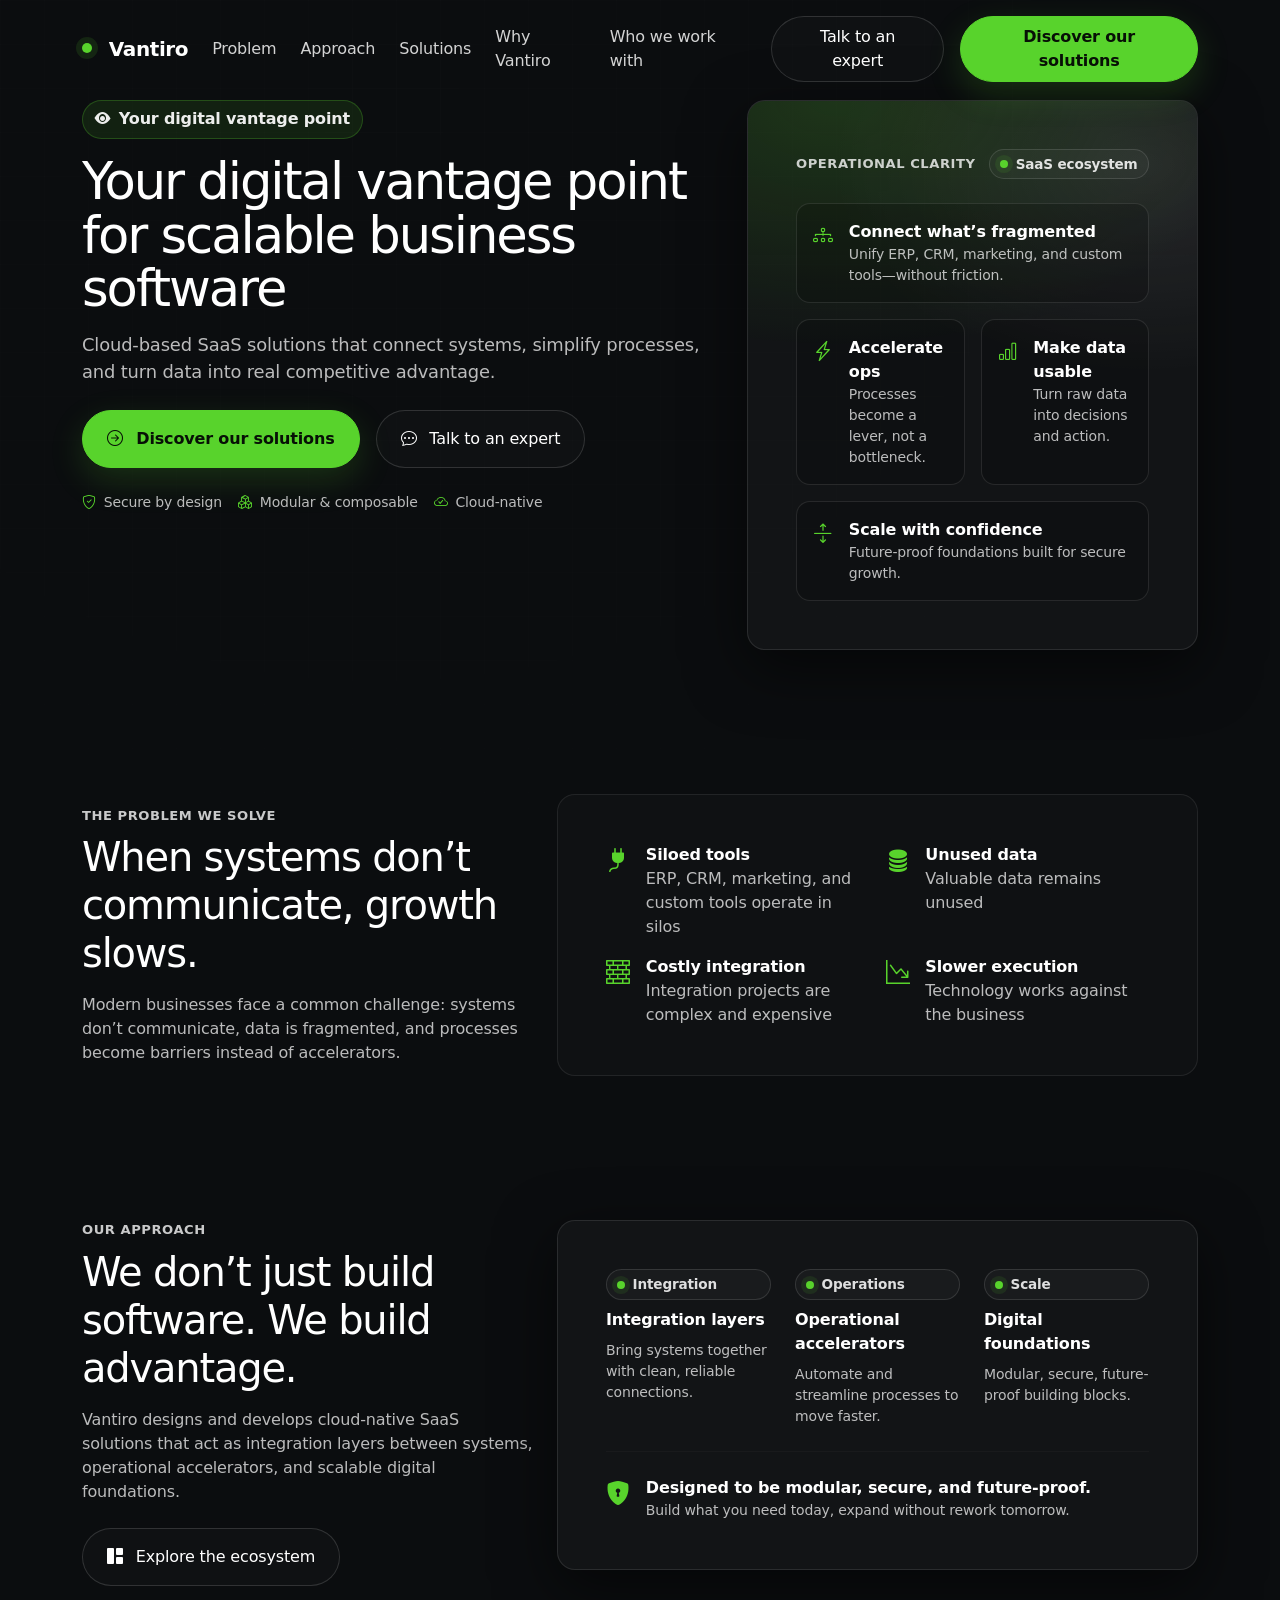
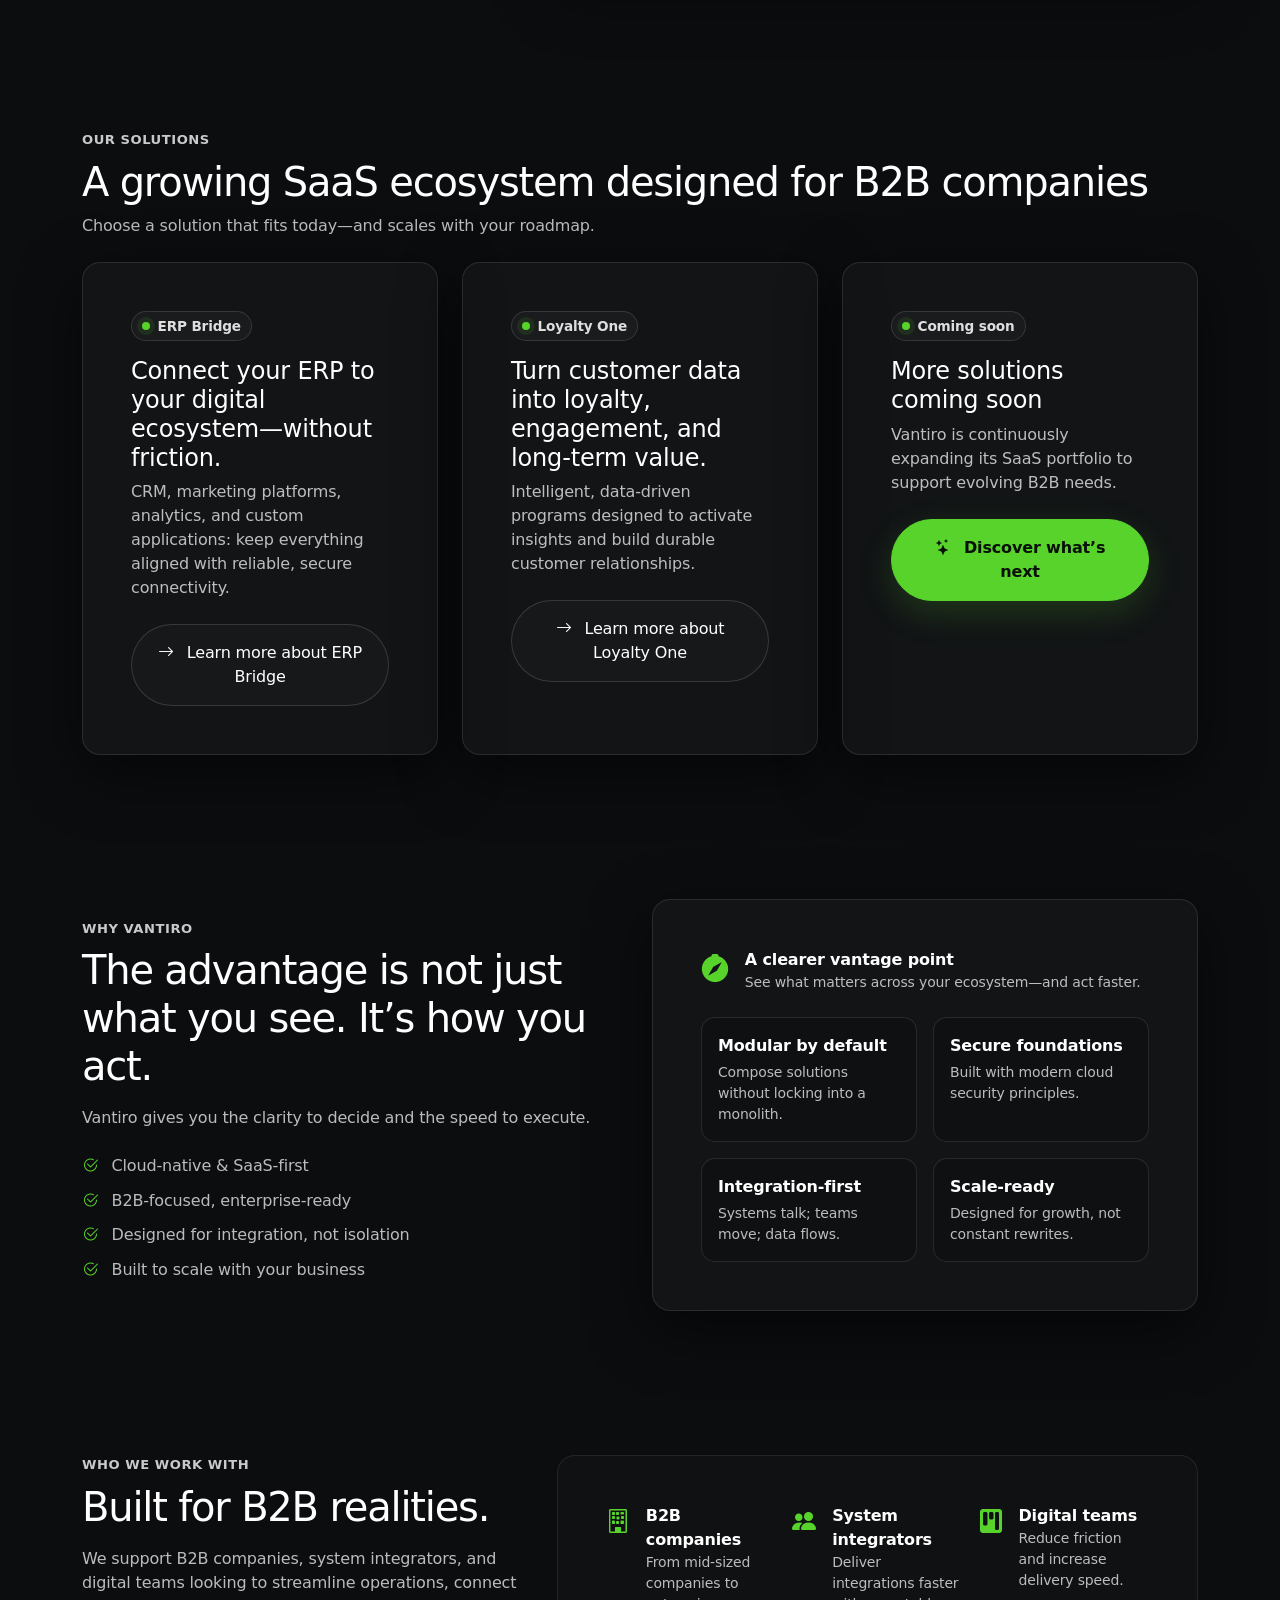
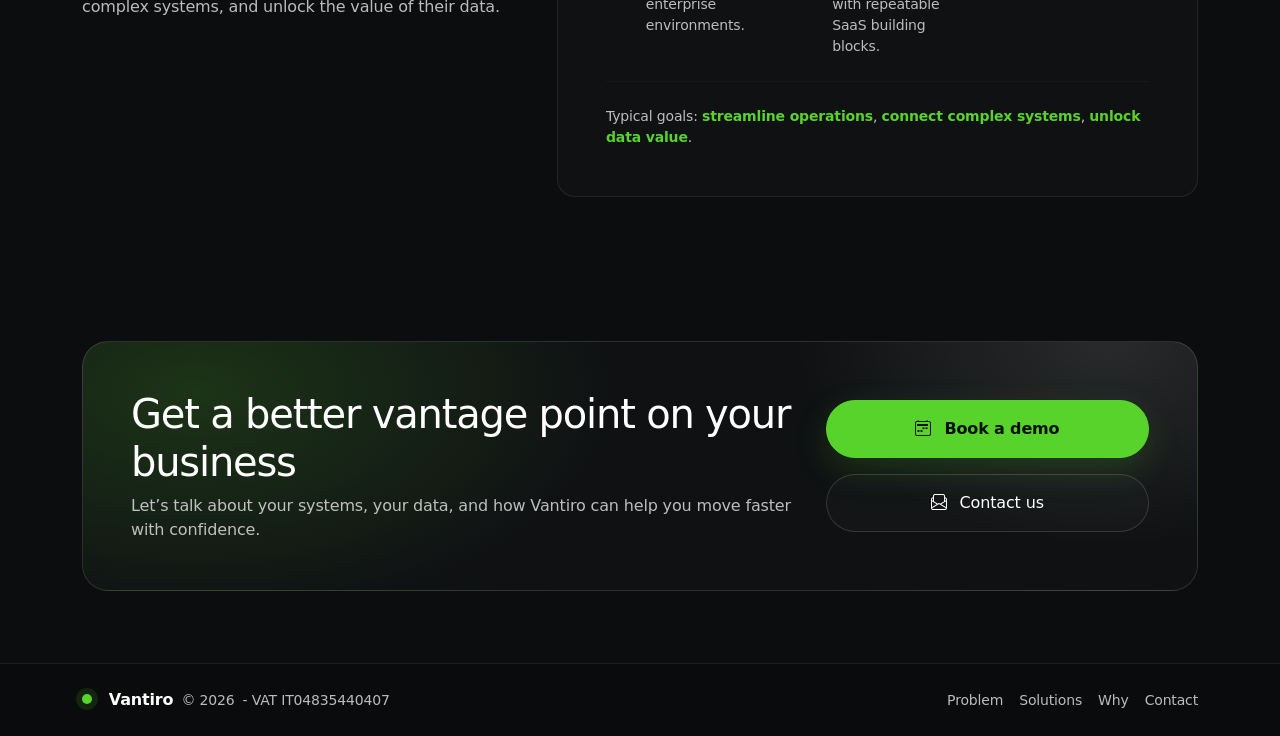
==== index.html @ e27c78f8 "Add about-us page and refactor style" ====
<!doctype html>
<html lang="en">
<head>
  <meta charset="utf-8" />
  <meta name="viewport" content="width=device-width, initial-scale=1" />
  <title>Vantiro — Your digital vantage point</title>
  <meta name="description" content="Vantiro designs cloud-native SaaS for B2B companies—connecting systems, simplifying processes, and turning data into competitive advantage." />

  <!-- Bootstrap 5 -->
  <link href="https://cdn.jsdelivr.net/npm/bootstrap@5.3.3/dist/css/bootstrap.min.css" rel="stylesheet" />
  <!-- Bootstrap Icons -->
  <link href="https://cdn.jsdelivr.net/npm/bootstrap-icons@1.11.3/font/bootstrap-icons.css" rel="stylesheet" />
  <link href="assets/style/common.css" rel="stylesheet" />
  <link href="assets/style/index.css" rel="stylesheet" />
</head>

<body class="bg-grid">
  <!-- Navbar -->
  <nav class="navbar navbar-expand-lg navbar-dark fixed-top py-3" id="topNav">
    <div class="container">
      <a class="navbar-brand d-flex align-items-center gap-2" href="#top">
        <span class="brand-mark"></span>
        Vantiro
      </a>

      <button class="navbar-toggler" type="button" data-bs-toggle="collapse" data-bs-target="#navMenu" aria-controls="navMenu" aria-expanded="false" aria-label="Toggle navigation">
        <span class="navbar-toggler-icon"></span>
      </button>

      <div class="collapse navbar-collapse" id="navMenu">
        <ul class="navbar-nav ms-auto align-items-lg-center gap-lg-2">
          <li class="nav-item"><a class="nav-link" href="#problem">Problem</a></li>
          <li class="nav-item"><a class="nav-link" href="#approach">Approach</a></li>
          <li class="nav-item"><a class="nav-link" href="#solutions">Solutions</a></li>
          <li class="nav-item"><a class="nav-link" href="#why">Why Vantiro</a></li>
          <li class="nav-item"><a class="nav-link" href="#workwith">Who we work with</a></li>
          <li class="nav-item ms-lg-2 mt-3 mt-lg-0">
            <a class="btn btn-v-ghost px-4 py-2" href="#contact">Talk to an expert</a>
          </li>
          <li class="nav-item ms-lg-2 mt-2 mt-lg-0">
            <a class="btn btn-v-primary px-4 py-2" href="#solutions">Discover our solutions</a>
          </li>
        </ul>
      </div>
    </div>
  </nav>

  <!-- Hero -->
  <header id="top" class="hero">
    <div class="container">
      <div class="row g-4 align-items-stretch">
        <div class="col-lg-7">
          <div class="v-pill mb-3">
            <i class="bi bi-eye-fill"></i>
            <span>Your digital vantage point</span>
          </div>

          <h1 class="display-hero mb-3">
            Your digital vantage point for scalable business software
          </h1>

          <p class="lead-hero mb-4">
            Cloud-based SaaS solutions that connect systems, simplify processes, and turn data into real competitive advantage.
          </p>

          <div class="d-flex flex-column flex-sm-row gap-3 align-items-stretch align-items-sm-center mb-4">
            <a href="#solutions" class="btn btn-v-primary px-4 py-3">
              <i class="bi bi-arrow-right-circle me-2"></i>
              Discover our solutions
            </a>
            <a href="#contact" class="btn btn-v-ghost px-4 py-3">
              <i class="bi bi-chat-dots me-2"></i>
              Talk to an expert
            </a>
          </div>

          <div class="d-flex flex-wrap gap-3 text-muted-v small">
            <span class="d-inline-flex align-items-center gap-2"><i class="bi bi-shield-check text-accent"></i> Secure by design</span>
            <span class="d-inline-flex align-items-center gap-2"><i class="bi bi-boxes text-accent"></i> Modular & composable</span>
            <span class="d-inline-flex align-items-center gap-2"><i class="bi bi-cloud-check text-accent"></i> Cloud-native</span>
          </div>
        </div>

        <div class="col-lg-5">
          <div class="v-surface hero-card p-4 p-md-5 h-100">
            <div class="d-flex align-items-center justify-content-between mb-4">
              <div class="section-kicker">Operational clarity</div>
              <span class="solution-badge"><span class="dot"></span> SaaS ecosystem</span>
            </div>

            <div class="row g-3">
              <div class="col-12">
                <div class="stat">
                  <div class="d-flex align-items-start gap-3">
                    <i class="bi bi-diagram-3"></i>
                    <div>
                      <div class="fw-semibold">Connect what’s fragmented</div>
                      <div class="text-muted-v small">Unify ERP, CRM, marketing, and custom tools—without friction.</div>
                    </div>
                  </div>
                </div>
              </div>

              <div class="col-md-6">
                <div class="stat">
                  <div class="d-flex align-items-start gap-3">
                    <i class="bi bi-lightning-charge"></i>
                    <div>
                      <div class="fw-semibold">Accelerate ops</div>
                      <div class="text-muted-v small">Processes become a lever, not a bottleneck.</div>
                    </div>
                  </div>
                </div>
              </div>

              <div class="col-md-6">
                <div class="stat">
                  <div class="d-flex align-items-start gap-3">
                    <i class="bi bi-bar-chart"></i>
                    <div>
                      <div class="fw-semibold">Make data usable</div>
                      <div class="text-muted-v small">Turn raw data into decisions and action.</div>
                    </div>
                  </div>
                </div>
              </div>

              <div class="col-12">
                <div class="stat">
                  <div class="d-flex align-items-start gap-3">
                    <i class="bi bi-arrows-expand"></i>
                    <div>
                      <div class="fw-semibold">Scale with confidence</div>
                      <div class="text-muted-v small">Future-proof foundations built for secure growth.</div>
                    </div>
                  </div>
                </div>
              </div>
            </div>

          </div>
        </div>

      </div>
    </div>
  </header>

  <!-- Problem -->
  <section id="problem" class="py-5">
    <div class="container py-2 py-md-4">
      <div class="row align-items-center g-4">
        <div class="col-lg-5">
          <div class="section-kicker mb-2">The Problem We Solve</div>
          <h2 class="h1 mb-3 heading-tight">When systems don’t communicate, growth slows.</h2>
          <p class="text-muted-v mb-0">
            Modern businesses face a common challenge: systems don’t communicate, data is fragmented, and processes become barriers instead of accelerators.
          </p>
        </div>

        <div class="col-lg-7">
          <div class="v-surface-soft p-4 p-md-5">
            <div class="row g-3">
              <div class="col-md-6">
                <div class="d-flex gap-3">
                  <i class="bi bi-plug-fill text-accent fs-4"></i>
                  <div>
                    <div class="fw-semibold">Siloed tools</div>
                    <div class="text-muted-v">ERP, CRM, marketing, and custom tools operate in silos</div>
                  </div>
                </div>
              </div>

              <div class="col-md-6">
                <div class="d-flex gap-3">
                  <i class="bi bi-database-fill text-accent fs-4"></i>
                  <div>
                    <div class="fw-semibold">Unused data</div>
                    <div class="text-muted-v">Valuable data remains unused</div>
                  </div>
                </div>
              </div>

              <div class="col-md-6">
                <div class="d-flex gap-3">
                  <i class="bi bi-bricks text-accent fs-4"></i>
                  <div>
                    <div class="fw-semibold">Costly integration</div>
                    <div class="text-muted-v">Integration projects are complex and expensive</div>
                  </div>
                </div>
              </div>

              <div class="col-md-6">
                <div class="d-flex gap-3">
                  <i class="bi bi-graph-down-arrow text-accent fs-4"></i>
                  <div>
                    <div class="fw-semibold">Slower execution</div>
                    <div class="text-muted-v">Technology works against the business</div>
                  </div>
                </div>
              </div>

            </div>
          </div>
        </div>

      </div>
    </div>
  </section>

  <!-- Approach -->
  <section id="approach" class="py-5">
    <div class="container py-2 py-md-4">
      <div class="row g-4 align-items-start">
        <div class="col-lg-5">
          <div class="section-kicker mb-2">Our Approach</div>
          <h2 class="h1 mb-3 heading-tight">We don’t just build software. We build advantage.</h2>
          <p class="text-muted-v">
            Vantiro designs and develops cloud-native SaaS solutions that act as integration layers between systems, operational accelerators, and scalable digital foundations.
          </p>
          <div class="mt-4">
            <a class="btn btn-v-ghost px-4 py-3" href="#solutions">
              <i class="bi bi-grid-1x2-fill me-2"></i>
              Explore the ecosystem
            </a>
          </div>
        </div>

        <div class="col-lg-7">
          <div class="v-surface p-4 p-md-5">
            <div class="row g-4">
              <div class="col-md-4">
                <div class="d-flex flex-column gap-2">
                  <div class="solution-badge"><span class="dot"></span> Integration</div>
                  <div class="fw-semibold">Integration layers</div>
                  <div class="text-muted-v small">Bring systems together with clean, reliable connections.</div>
                </div>
              </div>
              <div class="col-md-4">
                <div class="d-flex flex-column gap-2">
                  <div class="solution-badge"><span class="dot"></span> Operations</div>
                  <div class="fw-semibold">Operational accelerators</div>
                  <div class="text-muted-v small">Automate and streamline processes to move faster.</div>
                </div>
              </div>
              <div class="col-md-4">
                <div class="d-flex flex-column gap-2">
                  <div class="solution-badge"><span class="dot"></span> Scale</div>
                  <div class="fw-semibold">Digital foundations</div>
                  <div class="text-muted-v small">Modular, secure, future-proof building blocks.</div>
                </div>
              </div>
            </div>

            <hr class="my-4 hr-muted" />

            <div class="d-flex align-items-start gap-3">
              <i class="bi bi-shield-lock-fill text-accent fs-4"></i>
              <div>
                <div class="fw-semibold">Designed to be modular, secure, and future-proof.</div>
                <div class="text-muted-v small">Build what you need today, expand without rework tomorrow.</div>
              </div>
            </div>

          </div>
        </div>

      </div>
    </div>
  </section>

  <!-- Solutions -->
  <section id="solutions" class="py-5">
    <div class="container py-2 py-md-4">
      <div class="d-flex flex-column flex-md-row align-items-md-end justify-content-between gap-3 mb-4">
        <div>
          <div class="section-kicker mb-2">Our Solutions</div>
          <h2 class="h1 mb-2 heading-tight">A growing SaaS ecosystem designed for B2B companies</h2>
          <p class="text-muted-v mb-0">Choose a solution that fits today—and scales with your roadmap.</p>
        </div>
        <!--
        <div class="d-flex gap-2">
          <a class="btn btn-v-ghost px-4 py-3" href="#contact">
            <i class="bi bi-calendar-check me-2"></i>
            Book a demo
          </a>
        </div>
        -->
      </div>

      <div class="row g-4">
        <div class="col-lg-4">
          <div class="v-surface solution-card p-4 p-md-5">
            <div class="solution-badge mb-3"><span class="dot"></span> ERP Bridge</div>
            <h3 class="h4 mb-2">Connect your ERP to your digital ecosystem—without friction.</h3>
            <p class="text-muted-v mb-4">
              CRM, marketing platforms, analytics, and custom applications: keep everything aligned with reliable, secure connectivity.
            </p>
            <a class="btn btn-v-ghost px-4 py-3 w-100" href="https://www.erpbridge.io" target="_blank">
              <i class="bi bi-arrow-right me-2"></i>
              Learn more about ERP Bridge
            </a>
          </div>
        </div>

        <div class="col-lg-4">
          <div class="v-surface solution-card p-4 p-md-5">
            <div class="solution-badge mb-3"><span class="dot"></span> Loyalty One</div>
            <h3 class="h4 mb-2">Turn customer data into loyalty, engagement, and long-term value.</h3>
            <p class="text-muted-v mb-4">
              Intelligent, data-driven programs designed to activate insights and build durable customer relationships.
            </p>
            <a class="btn btn-v-ghost px-4 py-3 w-100" href="https://www.loyaltyone.io" target="_blank">
              <i class="bi bi-arrow-right me-2"></i>
              Learn more about Loyalty One
            </a>
          </div>
        </div>

        <div class="col-lg-4">
          <div class="v-surface solution-card p-4 p-md-5">
            <div class="solution-badge mb-3"><span class="dot"></span> Coming soon</div>
            <h3 class="h4 mb-2">More solutions coming soon</h3>
            <p class="text-muted-v mb-4">
              Vantiro is continuously expanding its SaaS portfolio to support evolving B2B needs.
            </p>
            <a class="btn btn-v-primary px-4 py-3 w-100" href="#">
              <i class="bi bi-stars me-2"></i>
              Discover what’s next
            </a>
          </div>
        </div>
      </div>
    </div>
  </section>

  <!-- Why -->
  <section id="why" class="py-5">
    <div class="container py-2 py-md-4">
      <div class="row g-4 align-items-center">
        <div class="col-lg-6">
          <div class="section-kicker mb-2">Why Vantiro</div>
          <h2 class="h1 mb-3 heading-tight">The advantage is not just what you see. It’s how you act.</h2>
          <p class="text-muted-v mb-4">
            Vantiro gives you the clarity to decide and the speed to execute.
          </p>

          <ul class="list-unstyled v-list mb-0">
            <li><i class="bi bi-check2-circle"></i> Cloud-native &amp; SaaS-first</li>
            <li><i class="bi bi-check2-circle"></i> B2B-focused, enterprise-ready</li>
            <li><i class="bi bi-check2-circle"></i> Designed for integration, not isolation</li>
            <li><i class="bi bi-check2-circle"></i> Built to scale with your business</li>
          </ul>
        </div>

        <div class="col-lg-6">
          <div class="v-surface p-4 p-md-5">
            <div class="d-flex align-items-start gap-3 mb-4">
              <i class="bi bi-compass-fill text-accent fs-3"></i>
              <div>
                <div class="fw-semibold">A clearer vantage point</div>
                <div class="text-muted-v small">See what matters across your ecosystem—and act faster.</div>
              </div>
            </div>

            <div class="row g-3">
              <div class="col-md-6">
                <div class="stat">
                  <div class="fw-semibold mb-1">Modular by default</div>
                  <div class="text-muted-v small">Compose solutions without locking into a monolith.</div>
                </div>
              </div>
              <div class="col-md-6">
                <div class="stat">
                  <div class="fw-semibold mb-1">Secure foundations</div>
                  <div class="text-muted-v small">Built with modern cloud security principles.</div>
                </div>
              </div>
              <div class="col-md-6">
                <div class="stat">
                  <div class="fw-semibold mb-1">Integration-first</div>
                  <div class="text-muted-v small">Systems talk; teams move; data flows.</div>
                </div>
              </div>
              <div class="col-md-6">
                <div class="stat">
                  <div class="fw-semibold mb-1">Scale-ready</div>
                  <div class="text-muted-v small">Designed for growth, not constant rewrites.</div>
                </div>
              </div>
            </div>

          </div>
        </div>

      </div>
    </div>
  </section>

  <!-- Who we work with -->
  <section id="workwith" class="py-5">
    <div class="container py-2 py-md-4">
      <div class="row g-4 align-items-start">
        <div class="col-lg-5">
          <div class="section-kicker mb-2">Who We Work With</div>
          <h2 class="h1 mb-3 heading-tight">Built for B2B realities.</h2>
          <p class="text-muted-v mb-0">
            We support B2B companies, system integrators, and digital teams looking to streamline operations, connect complex systems, and unlock the value of their data.
          </p>
        </div>

        <div class="col-lg-7">
          <div class="v-surface-soft p-4 p-md-5">
            <div class="row g-3">
              <div class="col-md-4">
                <div class="d-flex gap-3">
                  <i class="bi bi-building text-accent fs-4"></i>
                  <div>
                    <div class="fw-semibold">B2B companies</div>
                    <div class="text-muted-v small">From mid-sized companies to enterprise environments.</div>
                  </div>
                </div>
              </div>

              <div class="col-md-4">
                <div class="d-flex gap-3">
                  <i class="bi bi-people-fill text-accent fs-4"></i>
                  <div>
                    <div class="fw-semibold">System integrators</div>
                    <div class="text-muted-v small">Deliver integrations faster with repeatable SaaS building blocks.</div>
                  </div>
                </div>
              </div>

              <div class="col-md-4">
                <div class="d-flex gap-3">
                  <i class="bi bi-kanban-fill text-accent fs-4"></i>
                  <div>
                    <div class="fw-semibold">Digital teams</div>
                    <div class="text-muted-v small">Reduce friction and increase delivery speed.</div>
                  </div>
                </div>
              </div>

            </div>

            <hr class="my-4 hr-muted" />

            <div class="text-muted-v small">
              Typical goals: <span class="text-accent fw-semibold">streamline operations</span>, <span class="text-accent fw-semibold">connect complex systems</span>, <span class="text-accent fw-semibold">unlock data value</span>.
            </div>
          </div>
        </div>

      </div>
    </div>
  </section>

  <!-- Final CTA -->
  <section id="contact" class="py-5">
    <div class="container py-2 py-md-4">
      <div class="cta-band p-4 p-md-5">
        <div class="row align-items-center g-4">
          <div class="col-lg-8">
            <!-- <div class="section-kicker mb-2">Final CTA</div> -->
            <h2 class="h1 mb-2 heading-tight">Get a better vantage point on your business</h2>
            <p class="text-muted-v mb-0">
              Let’s talk about your systems, your data, and how Vantiro can help you move faster with confidence.
            </p>
          </div>
          <div class="col-lg-4">
            <div class="d-grid gap-3">
              <a href="#" class="btn btn-v-primary px-4 py-3">
                <i class="bi bi-calendar2-week me-2"></i>
                Book a demo
              </a>
              <a href="#" class="btn btn-v-ghost px-4 py-3">
                <i class="bi bi-envelope-paper me-2"></i>
                Contact us
              </a>
            </div>
          </div>
        </div>
      </div>
    </div>
  </section>

  <!-- Footer -->
  <footer class="py-4">
    <div class="container">
      <div class="d-flex flex-column flex-md-row align-items-md-center justify-content-between gap-3">
        <div class="d-flex align-items-center gap-2">
          <span class="brand-mark"></span>
          <div class="fw-semibold">Vantiro</div>
          <span class="text-muted-v small">© <span id="year"></span></span>
          <span class="text-muted-v small"> - VAT IT04835440407</span>
        </div>

        <div class="d-flex gap-3 small">
          <a class="text-decoration-none text-muted-v" href="#problem">Problem</a>
          <a class="text-decoration-none text-muted-v" href="#solutions">Solutions</a>
          <a class="text-decoration-none text-muted-v" href="#why">Why</a>
          <a class="text-decoration-none text-muted-v" href="#contact">Contact</a>
        </div>
      </div>
    </div>
  </footer>

  <script src="https://cdn.jsdelivr.net/npm/bootstrap@5.3.3/dist/js/bootstrap.bundle.min.js"></script>
  <script>
    // Navbar glass-on-scroll
    const nav = document.getElementById('topNav');
    const onScroll = () => {
      if (window.scrollY > 10) nav.classList.add('v-solid');
      else nav.classList.remove('v-solid');
    };
    onScroll();
    window.addEventListener('scroll', onScroll, { passive: true });

    // Footer year
    document.getElementById('year').textContent = new Date().getFullYear();
  </script>
</body>
</html>
---- assets/style/common.css ----
:root{
  --v-black:#050607;
  --v-black-2:#0b0d0f;
  --v-white:#ffffff;
  --v-muted:rgba(255,255,255,.72);
  --v-border:rgba(255,255,255,.10);
  --v-border-2:rgba(255,255,255,.14);
  --v-accent:#58d32c;
  --v-accent-2:rgba(88,211,44,.18);
  --v-shadow: 0 18px 60px rgba(0,0,0,.55);
  --v-radius: 18px;
}

html, body { height: 100%; }
body{
  background: linear-gradient(180deg, var(--v-black-2), var(--v-black-2));
  color: var(--v-white);
  font-family: ui-sans-serif, system-ui, -apple-system, Segoe UI, Roboto, Helvetica, Arial, "Apple Color Emoji", "Segoe UI Emoji";
  letter-spacing: -0.01em;
}

/* Subtle grid texture */
.bg-grid{
  position: relative;
  isolation: isolate;
}
.bg-grid::before{
  content:"";
  position:absolute; inset:0;
  background-image:
    linear-gradient(to right, rgba(255,255,255,.05) 1px, transparent 1px),
    linear-gradient(to bottom, rgba(255,255,255,.05) 1px, transparent 1px);
  background-size: 44px 44px;
  opacity:.16;
  mask-image: radial-gradient(ellipse at 30% 10%, rgba(0,0,0,1) 0%, rgba(0,0,0,.75) 40%, rgba(0,0,0,0) 75%);
  pointer-events:none;
  z-index:-1;
}

/* Navbar */
.navbar{
  transition: background-color .25s ease, border-color .25s ease, backdrop-filter .25s ease, padding .25s ease;
  border-bottom: 1px solid transparent;
}
.navbar.v-solid{
  background: rgba(5,6,7,.62);
  backdrop-filter: blur(12px);
  border-bottom-color: rgba(255,255,255,.08);
}
.navbar .navbar-brand{
  font-weight: 700;
  letter-spacing: -0.02em;
}
.brand-mark{
  width: 10px; height: 10px;
  border-radius: 99px;
  background: var(--v-accent);
  box-shadow: 0 0 0 6px rgba(88,211,44,.12);
  display:inline-block;
  margin-right:.55rem;
  transform: translateY(-1px);
}
.nav-link{
  color: rgba(255,255,255,.82) !important;
}
.nav-link:hover{
  color: var(--v-white) !important;
}

/* Buttons */
.btn-v-primary{
  --bs-btn-bg: var(--v-accent);
  --bs-btn-border-color: var(--v-accent);
  --bs-btn-hover-bg: #4bc322;
  --bs-btn-hover-border-color: #4bc322;
  --bs-btn-color: #071006;
  --bs-btn-hover-color: #071006;
  --bs-btn-active-bg: #42b31d;
  --bs-btn-active-border-color: #42b31d;
  border-radius: 999px;
  font-weight: 700;
  box-shadow: 0 12px 34px rgba(88,211,44,.18);
}
.btn-v-ghost{
  border-radius: 999px;
  border: 1px solid var(--v-border-2);
  color: var(--v-white);
  background: rgba(255,255,255,.02);
}
.btn-v-ghost:hover{
  border-color: rgba(255,255,255,.22);
  background: rgba(255,255,255,.04);
  color: var(--v-white);
}

/* Surfaces */
.v-surface{
  background: rgba(255,255,255,.03);
  border: 1px solid var(--v-border);
  border-radius: var(--v-radius);
  box-shadow: var(--v-shadow);
}
.v-surface-soft{
  background: rgba(255,255,255,.02);
  border: 1px solid rgba(255,255,255,.08);
  border-radius: var(--v-radius);
}
.v-pill{
  border: 1px solid rgba(88,211,44,.25);
  background: rgba(88,211,44,.10);
  color: rgba(255,255,255,.92);
  border-radius: 999px;
  padding: .4rem .75rem;
  display: inline-flex;
  align-items:center;
  gap:.5rem;
  font-weight: 600;
}
.text-muted-v{ color: var(--v-muted) !important; }
.text-accent{ color: var(--v-accent) !important; }
.heading-tight{ letter-spacing:-0.03em; }

/* Bullets */
.v-list li{
  margin-bottom: .65rem;
  color: var(--v-muted);
}
.v-list li .bi{
  color: var(--v-accent);
  margin-right: .55rem;
}

/* CTA band */
.cta-band{
  border-radius: calc(var(--v-radius) + 8px);
  border: 1px solid rgba(255,255,255,.12);
  background:
    radial-gradient(700px 380px at 10% 20%, rgba(88,211,44,.18), transparent 60%),
    radial-gradient(520px 340px at 92% 0%, rgba(255,255,255,.10), transparent 60%),
    rgba(255,255,255,.02);
}

/* Footer */
footer{
  border-top: 1px solid rgba(255,255,255,.08);
  background: rgba(0,0,0,.18);
}

/* Utilities */
.hr-muted{
  border-color: rgba(255,255,255,.10);
}

/* Reduce motion */
@media (prefers-reduced-motion: reduce){
  *{ scroll-behavior:auto !important; transition:none !important; }
}
---- assets/style/index.css ----
/* Typography */
.display-hero{
  font-size: clamp(2.2rem, 4vw, 3.6rem);
  line-height: 1.05;
  letter-spacing: -0.04em;
}
.lead-hero{
  font-size: clamp(1.05rem, 1.4vw, 1.25rem);
  color: var(--v-muted);
  max-width: 56ch;
}
.section-kicker{
  color: rgba(255,255,255,.78);
  font-weight: 650;
  letter-spacing: .04em;
  text-transform: uppercase;
  font-size: .82rem;
}

/* Hero */
.hero{
  padding-top: 6.25rem;
  padding-bottom: 4.5rem;
}
.hero-card{
  position: relative;
  overflow: hidden;
}
.hero-card::before{
  content:"";
  position:absolute; inset:-2px;
  background: radial-gradient(700px 420px at 20% 0%, rgba(88,211,44,.20), transparent 60%),
              radial-gradient(520px 360px at 88% 12%, rgba(255,255,255,.10), transparent 60%);
  opacity:.9;
  pointer-events:none;
}
.hero-card > *{ position: relative; z-index: 1; }

.stat{
  border: 1px solid rgba(255,255,255,.10);
  background: rgba(0,0,0,.18);
  border-radius: 14px;
  padding: 1rem;
  height: 100%;
}
.stat .bi{
  color: var(--v-accent);
  font-size: 1.25rem;
}

/* Solution cards */
.solution-card{
  height: 100%;
  transition: transform .18s ease, border-color .18s ease, background-color .18s ease;
  overflow: hidden;
  position: relative;
}
.solution-card:hover{
  transform: translateY(-4px);
  border-color: rgba(255,255,255,.18);
  background: rgba(255,255,255,.04);
}
.solution-badge{
  border: 1px solid rgba(255,255,255,.12);
  background: rgba(255,255,255,.03);
  border-radius: 999px;
  padding: .25rem .65rem;
  font-weight: 650;
  font-size: .85rem;
  color: rgba(255,255,255,.86);
  display:inline-flex;
  align-items:center;
  gap:.45rem;
}
.solution-badge .dot{
  width:8px;height:8px;border-radius:99px;background: var(--v-accent);
  box-shadow: 0 0 0 5px rgba(88,211,44,.10);
}
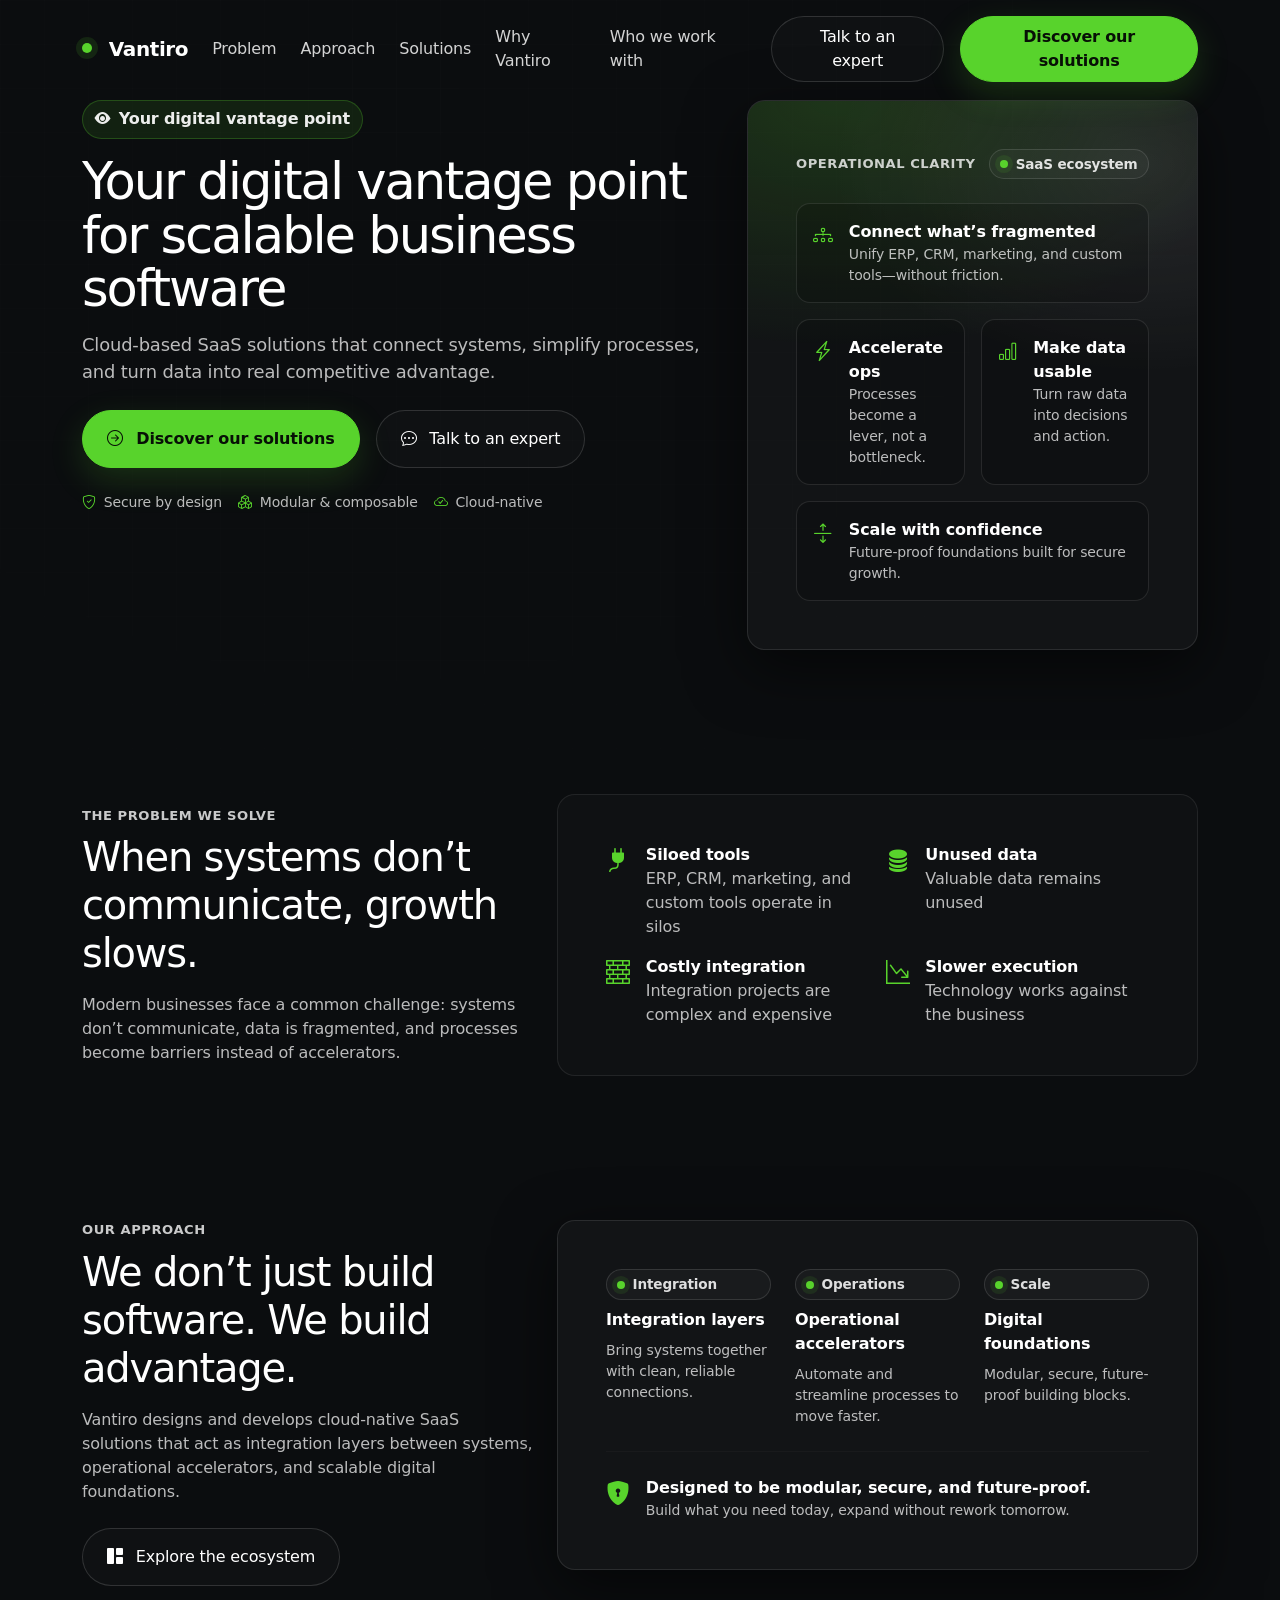
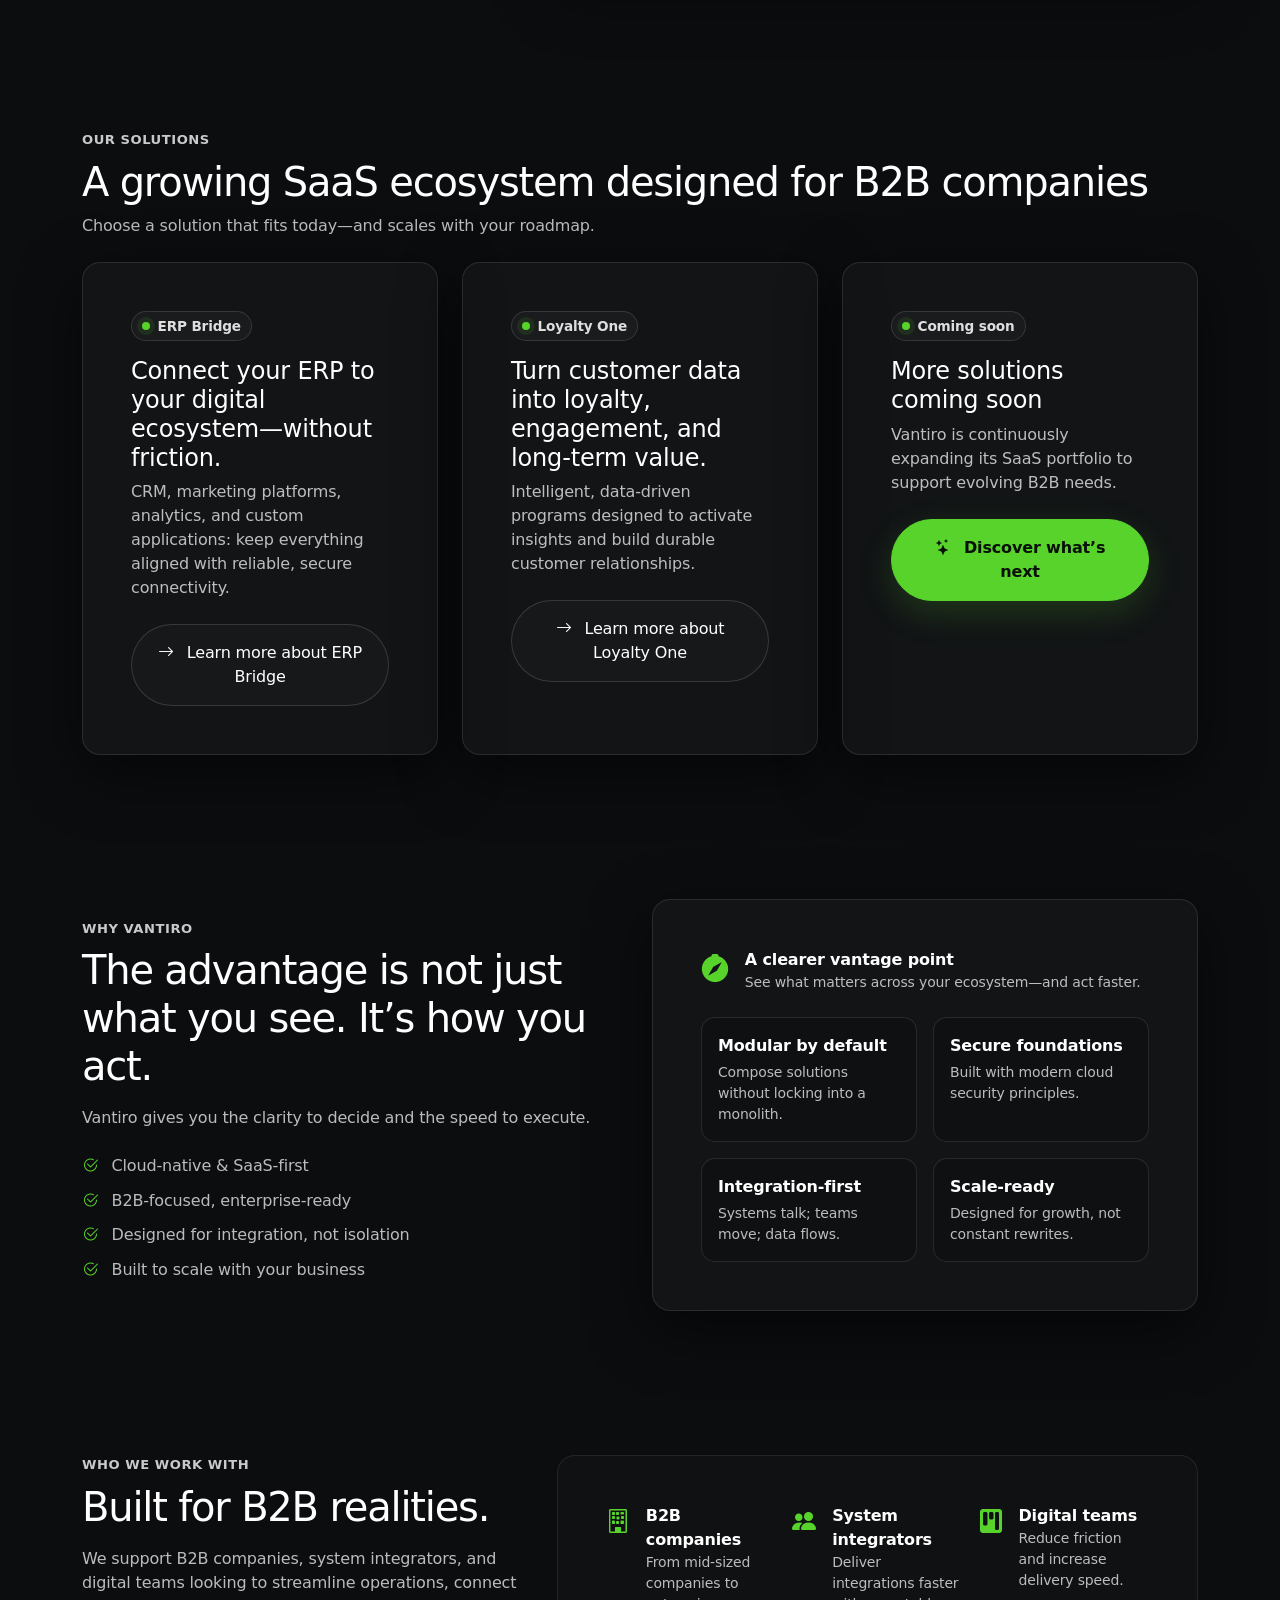
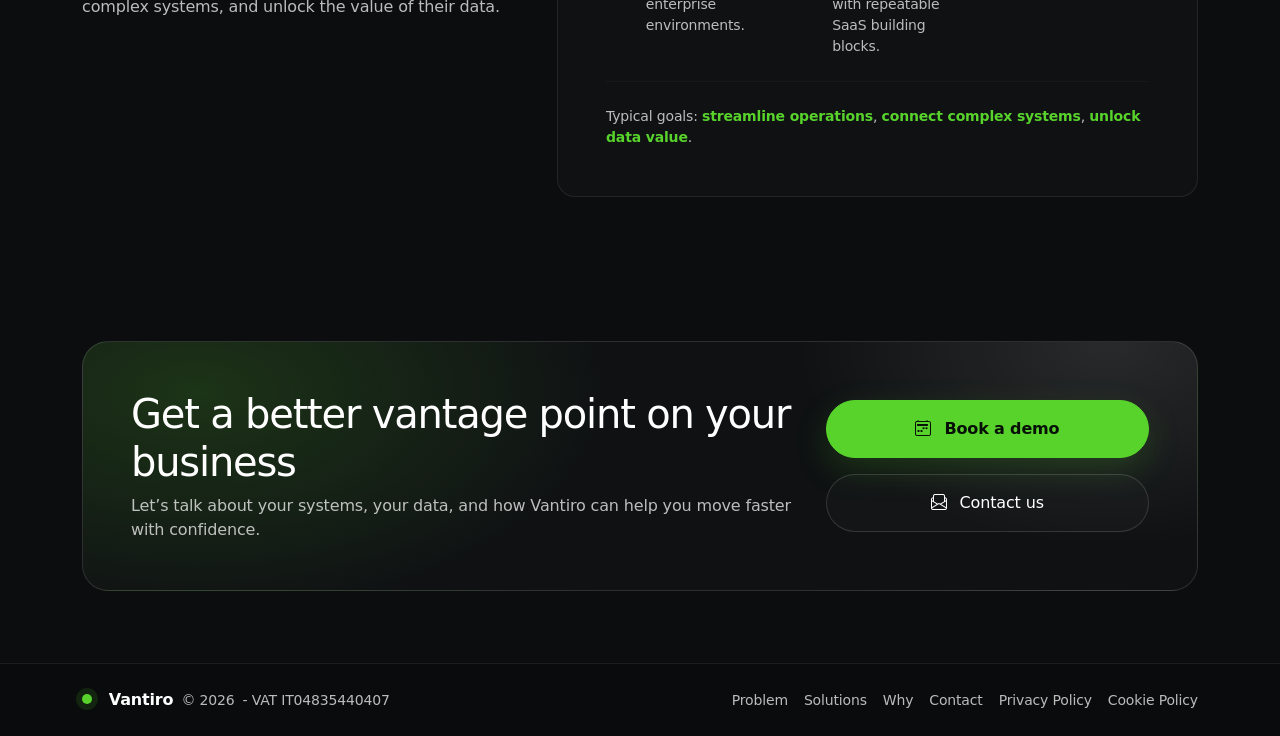
==== commit 00a942b5: "Add privacy and cookie policy" ====
--- a/index.html
+++ b/index.html
@@ -12,6 +12,9 @@
   <link href="https://cdn.jsdelivr.net/npm/bootstrap-icons@1.11.3/font/bootstrap-icons.css" rel="stylesheet" />
   <link href="assets/style/common.css" rel="stylesheet" />
   <link href="assets/style/index.css" rel="stylesheet" />
+
+  <!-- Iubenda -->
+  <script type="text/javascript" src="https://embeds.iubenda.com/widgets/3e5df97d-e9f6-42c0-b840-45a524d6e7e0.js"></script>
 </head>
 
 <body class="bg-grid">
@@ -501,6 +504,8 @@
           <a class="text-decoration-none text-muted-v" href="#solutions">Solutions</a>
           <a class="text-decoration-none text-muted-v" href="#why">Why</a>
           <a class="text-decoration-none text-muted-v" href="#contact">Contact</a>
+          <a href="https://www.iubenda.com/privacy-policy/97165499" target="_blank" class="text-decoration-none text-muted-v" title="Privacy Policy ">Privacy Policy</a><script type="text/javascript">(function (w,d) {var loader = function () {var s = d.createElement("script"), tag = d.getElementsByTagName("script")[0]; s.src="https://cdn.iubenda.com/iubenda.js"; tag.parentNode.insertBefore(s,tag);}; if(w.addEventListener){w.addEventListener("load", loader, false);}else if(w.attachEvent){w.attachEvent("onload", loader);}else{w.onload = loader;}})(window, document);</script>
+          <a href="https://www.iubenda.com/privacy-policy/97165499/cookie-policy" target="_blank" class="text-decoration-none text-muted-v" title="Cookie Policy ">Cookie Policy</a><script type="text/javascript">(function (w,d) {var loader = function () {var s = d.createElement("script"), tag = d.getElementsByTagName("script")[0]; s.src="https://cdn.iubenda.com/iubenda.js"; tag.parentNode.insertBefore(s,tag);}; if(w.addEventListener){w.addEventListener("load", loader, false);}else if(w.attachEvent){w.attachEvent("onload", loader);}else{w.onload = loader;}})(window, document);</script>
         </div>
       </div>
     </div>
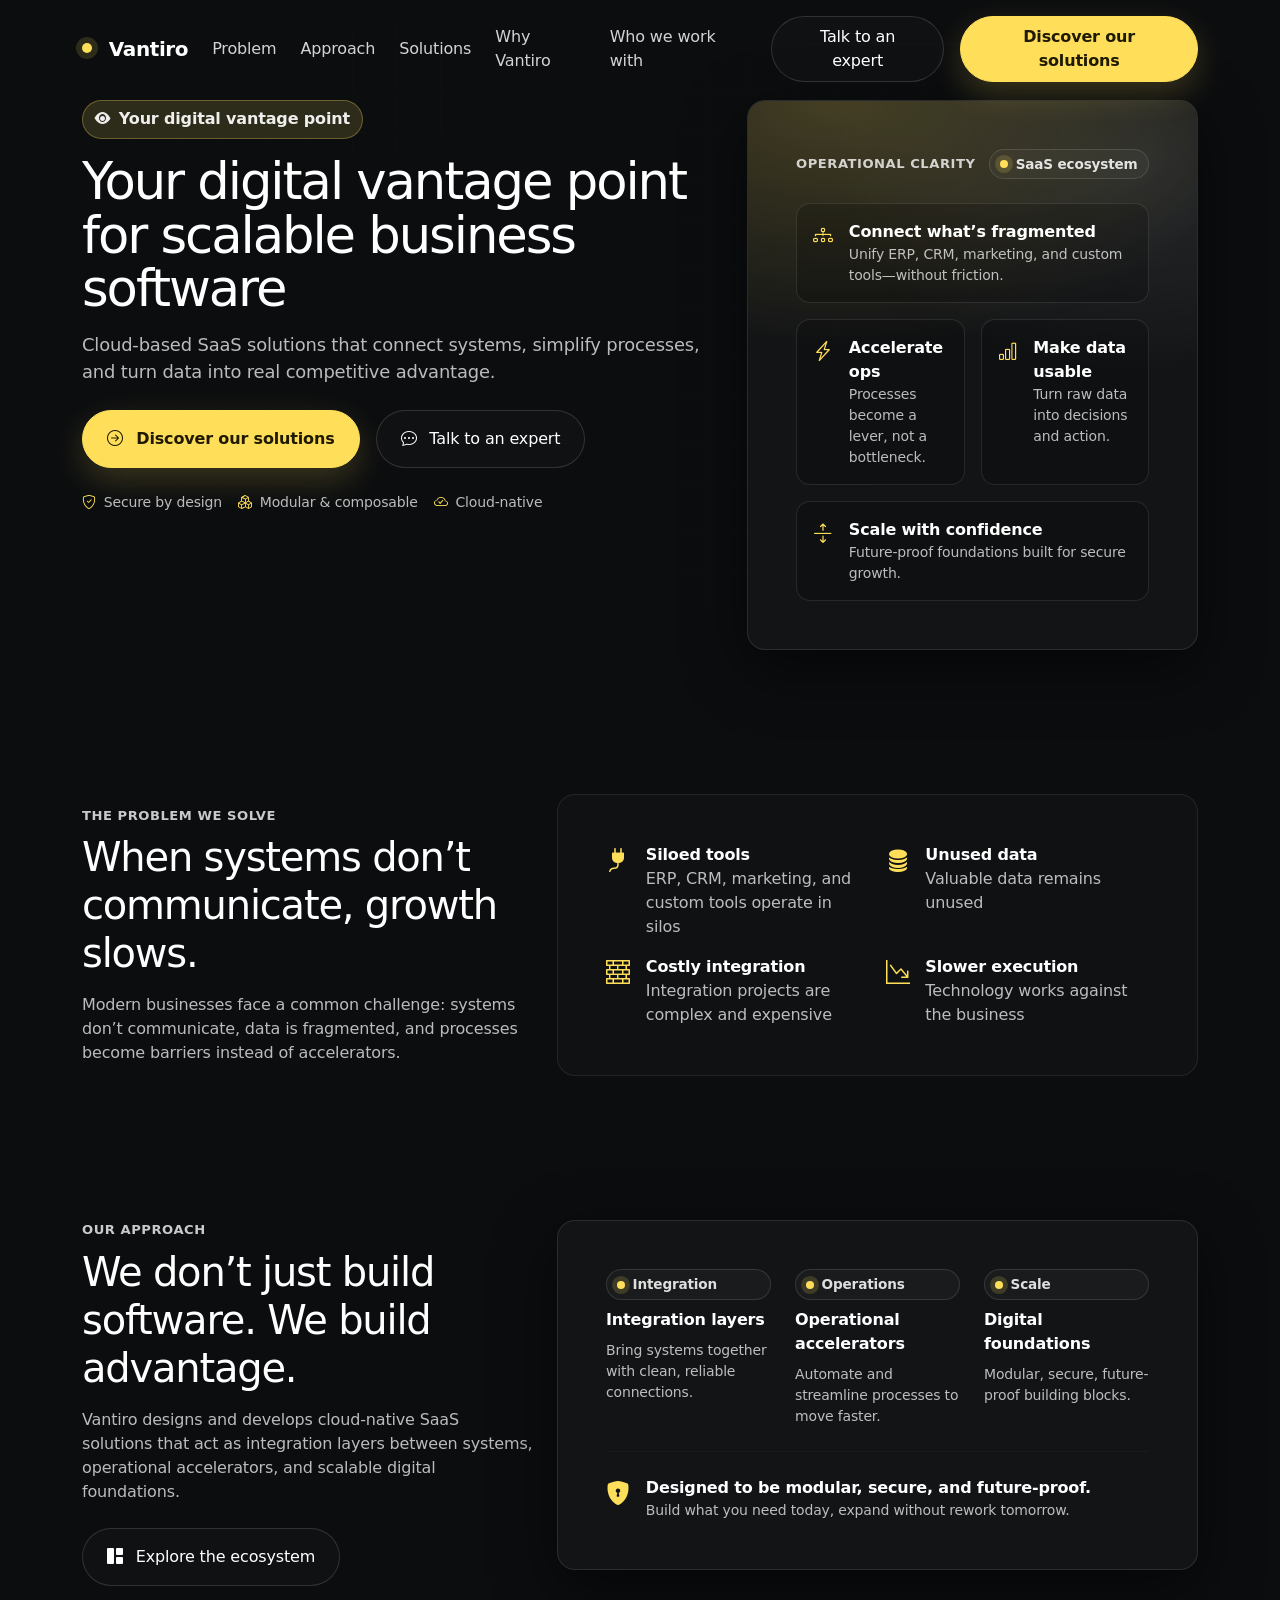
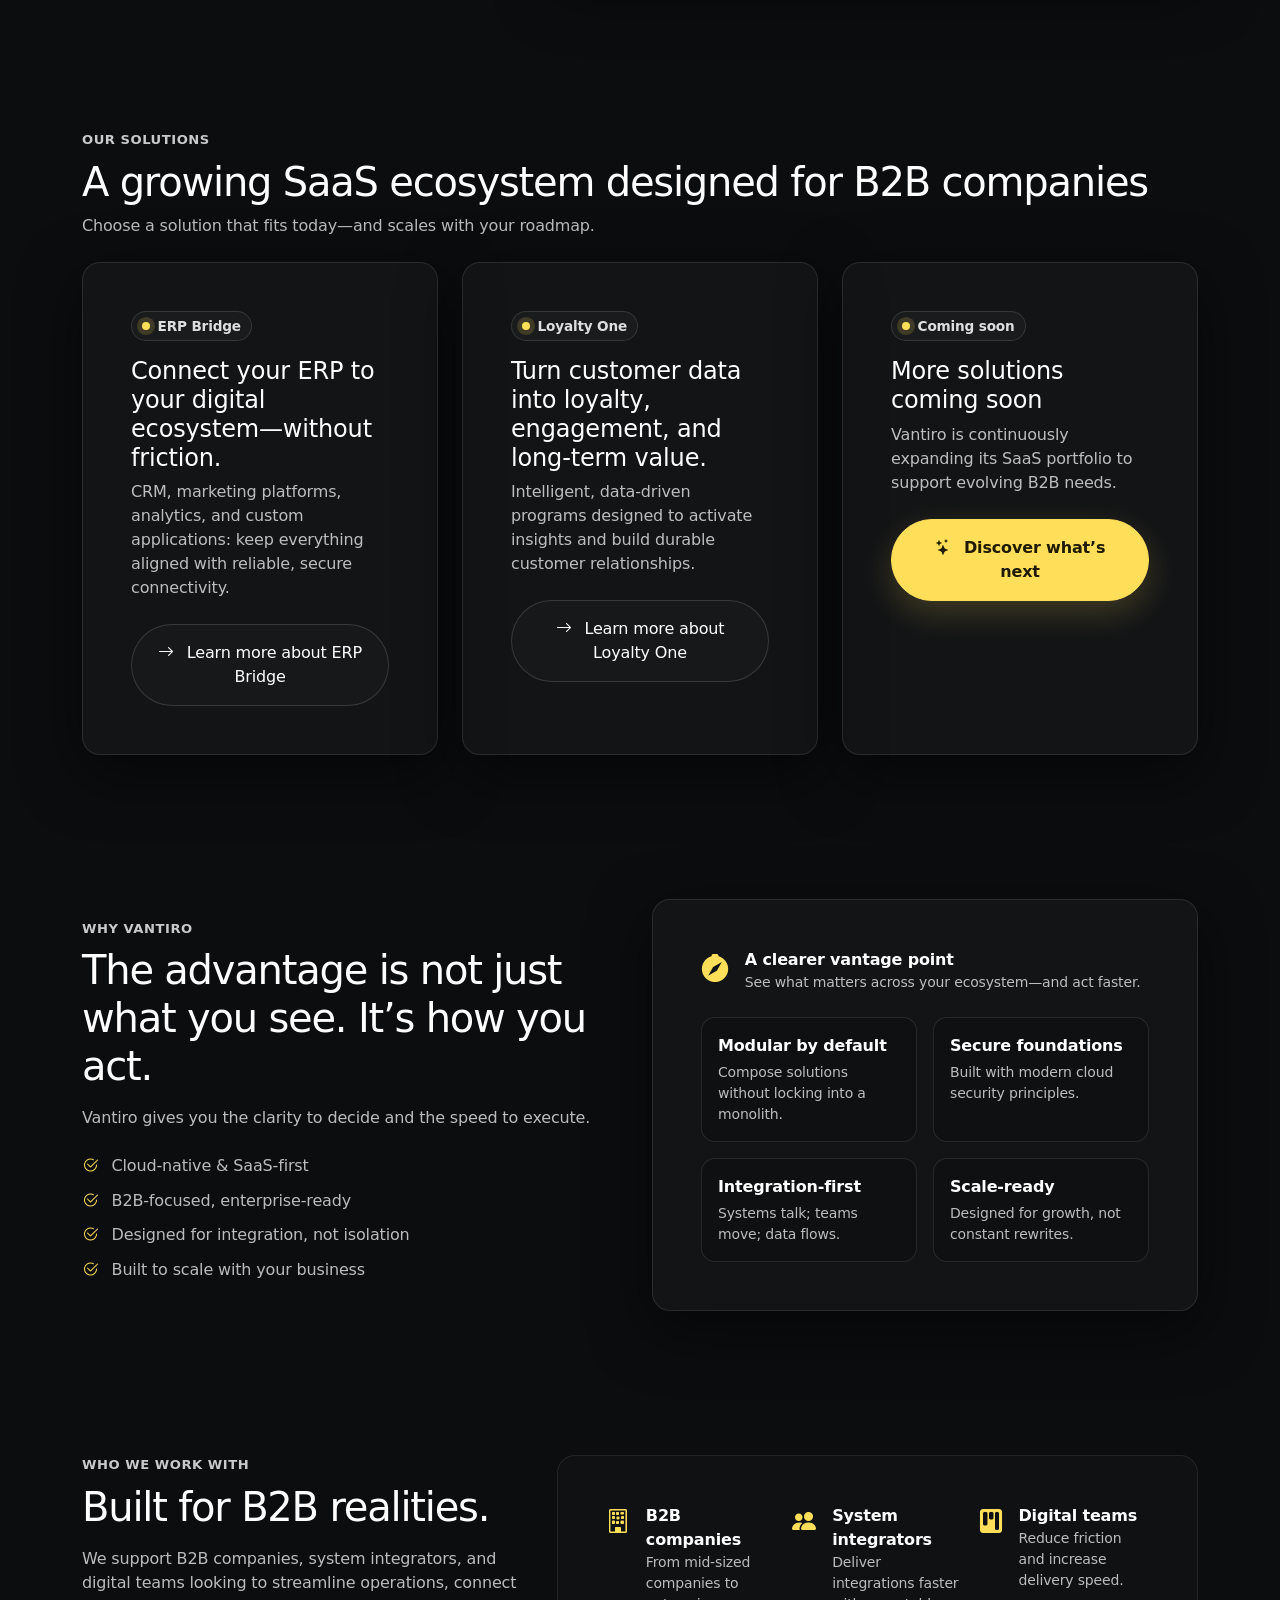
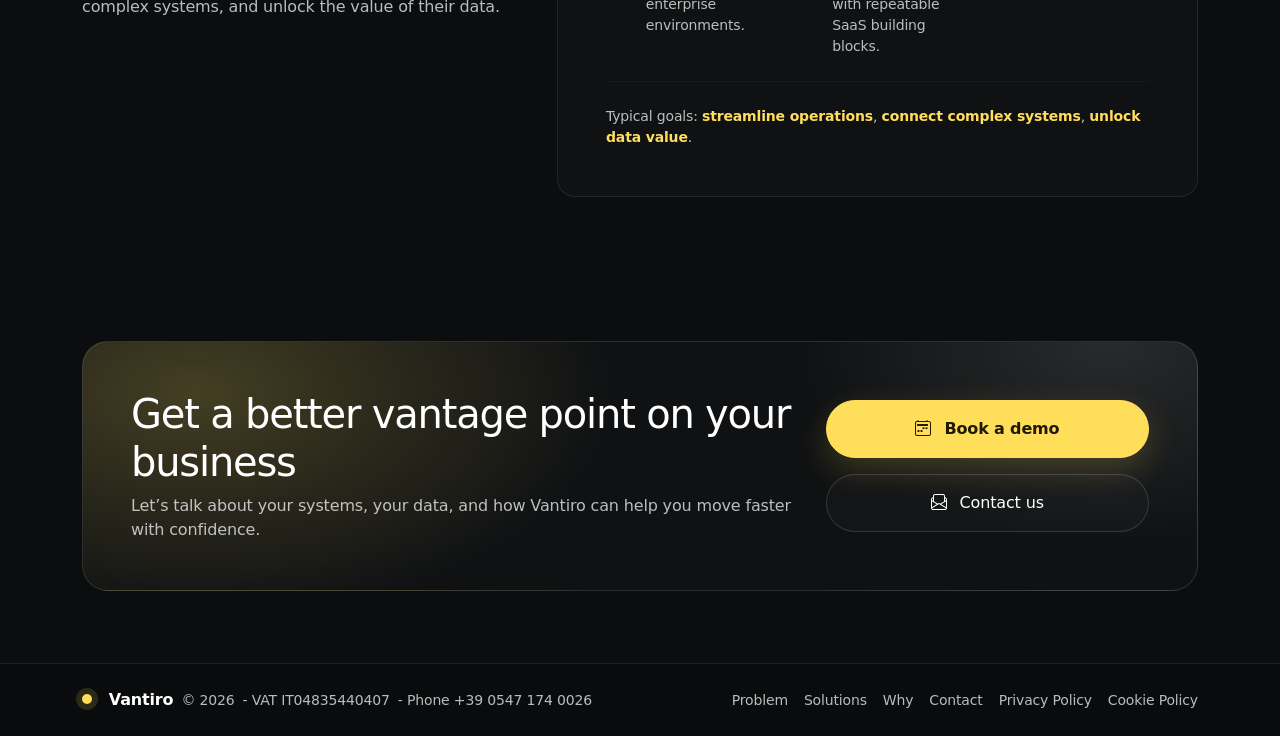
==== commit 7b960927: "Add phone in footer" ====
--- a/index.html
+++ b/index.html
@@ -497,6 +497,7 @@
           <div class="fw-semibold">Vantiro</div>
           <span class="text-muted-v small">© <span id="year"></span></span>
           <span class="text-muted-v small"> - VAT IT04835440407</span>
+          <span class="text-muted-v small"> - Phone +39 0547 174 0026</span>
         </div>
 
         <div class="d-flex gap-3 small">
--- a/assets/style/common.css
+++ b/assets/style/common.css
@@ -5,8 +5,8 @@
   --v-muted:rgba(255,255,255,.72);
   --v-border:rgba(255,255,255,.10);
   --v-border-2:rgba(255,255,255,.14);
-  --v-accent:#58d32c;
-  --v-accent-2:rgba(88,211,44,.18);
+  --v-accent:#FFDE5A;
+  --v-accent-2:rgba(255,222,90,.22);
   --v-shadow: 0 18px 60px rgba(0,0,0,.55);
   --v-radius: 18px;
 }
@@ -55,7 +55,7 @@
   width: 10px; height: 10px;
   border-radius: 99px;
   background: var(--v-accent);
-  box-shadow: 0 0 0 6px rgba(88,211,44,.12);
+  box-shadow: 0 0 0 6px rgba(255,222,90,.14);
   display:inline-block;
   margin-right:.55rem;
   transform: translateY(-1px);
@@ -71,15 +71,15 @@
 .btn-v-primary{
   --bs-btn-bg: var(--v-accent);
   --bs-btn-border-color: var(--v-accent);
-  --bs-btn-hover-bg: #4bc322;
-  --bs-btn-hover-border-color: #4bc322;
-  --bs-btn-color: #071006;
-  --bs-btn-hover-color: #071006;
-  --bs-btn-active-bg: #42b31d;
-  --bs-btn-active-border-color: #42b31d;
+  --bs-btn-hover-bg: #f2d14a;
+  --bs-btn-hover-border-color: #f2d14a;
+  --bs-btn-color: #1f1a00;
+  --bs-btn-hover-color: #1f1a00;
+  --bs-btn-active-bg: #e4c232;
+  --bs-btn-active-border-color: #e4c232;
   border-radius: 999px;
   font-weight: 700;
-  box-shadow: 0 12px 34px rgba(88,211,44,.18);
+  box-shadow: 0 12px 34px rgba(255,222,90,.20);
 }
 .btn-v-ghost{
   border-radius: 999px;
@@ -106,8 +106,8 @@
   border-radius: var(--v-radius);
 }
 .v-pill{
-  border: 1px solid rgba(88,211,44,.25);
-  background: rgba(88,211,44,.10);
+  border: 1px solid rgba(255,222,90,.30);
+  background: rgba(255,222,90,.14);
   color: rgba(255,255,255,.92);
   border-radius: 999px;
   padding: .4rem .75rem;
@@ -135,7 +135,7 @@
   border-radius: calc(var(--v-radius) + 8px);
   border: 1px solid rgba(255,255,255,.12);
   background:
-    radial-gradient(700px 380px at 10% 20%, rgba(88,211,44,.18), transparent 60%),
+    radial-gradient(700px 380px at 10% 20%, rgba(255,222,90,.22), transparent 60%),
     radial-gradient(520px 340px at 92% 0%, rgba(255,255,255,.10), transparent 60%),
     rgba(255,255,255,.02);
 }
--- a/assets/style/index.css
+++ b/assets/style/index.css
@@ -29,7 +29,7 @@
 .hero-card::before{
   content:"";
   position:absolute; inset:-2px;
-  background: radial-gradient(700px 420px at 20% 0%, rgba(88,211,44,.20), transparent 60%),
+  background: radial-gradient(700px 420px at 20% 0%, rgba(255,222,90,.24), transparent 60%),
               radial-gradient(520px 360px at 88% 12%, rgba(255,255,255,.10), transparent 60%);
   opacity:.9;
   pointer-events:none;
@@ -74,5 +74,5 @@
 }
 .solution-badge .dot{
   width:8px;height:8px;border-radius:99px;background: var(--v-accent);
-  box-shadow: 0 0 0 5px rgba(88,211,44,.10);
+  box-shadow: 0 0 0 5px rgba(255,222,90,.16);
 }
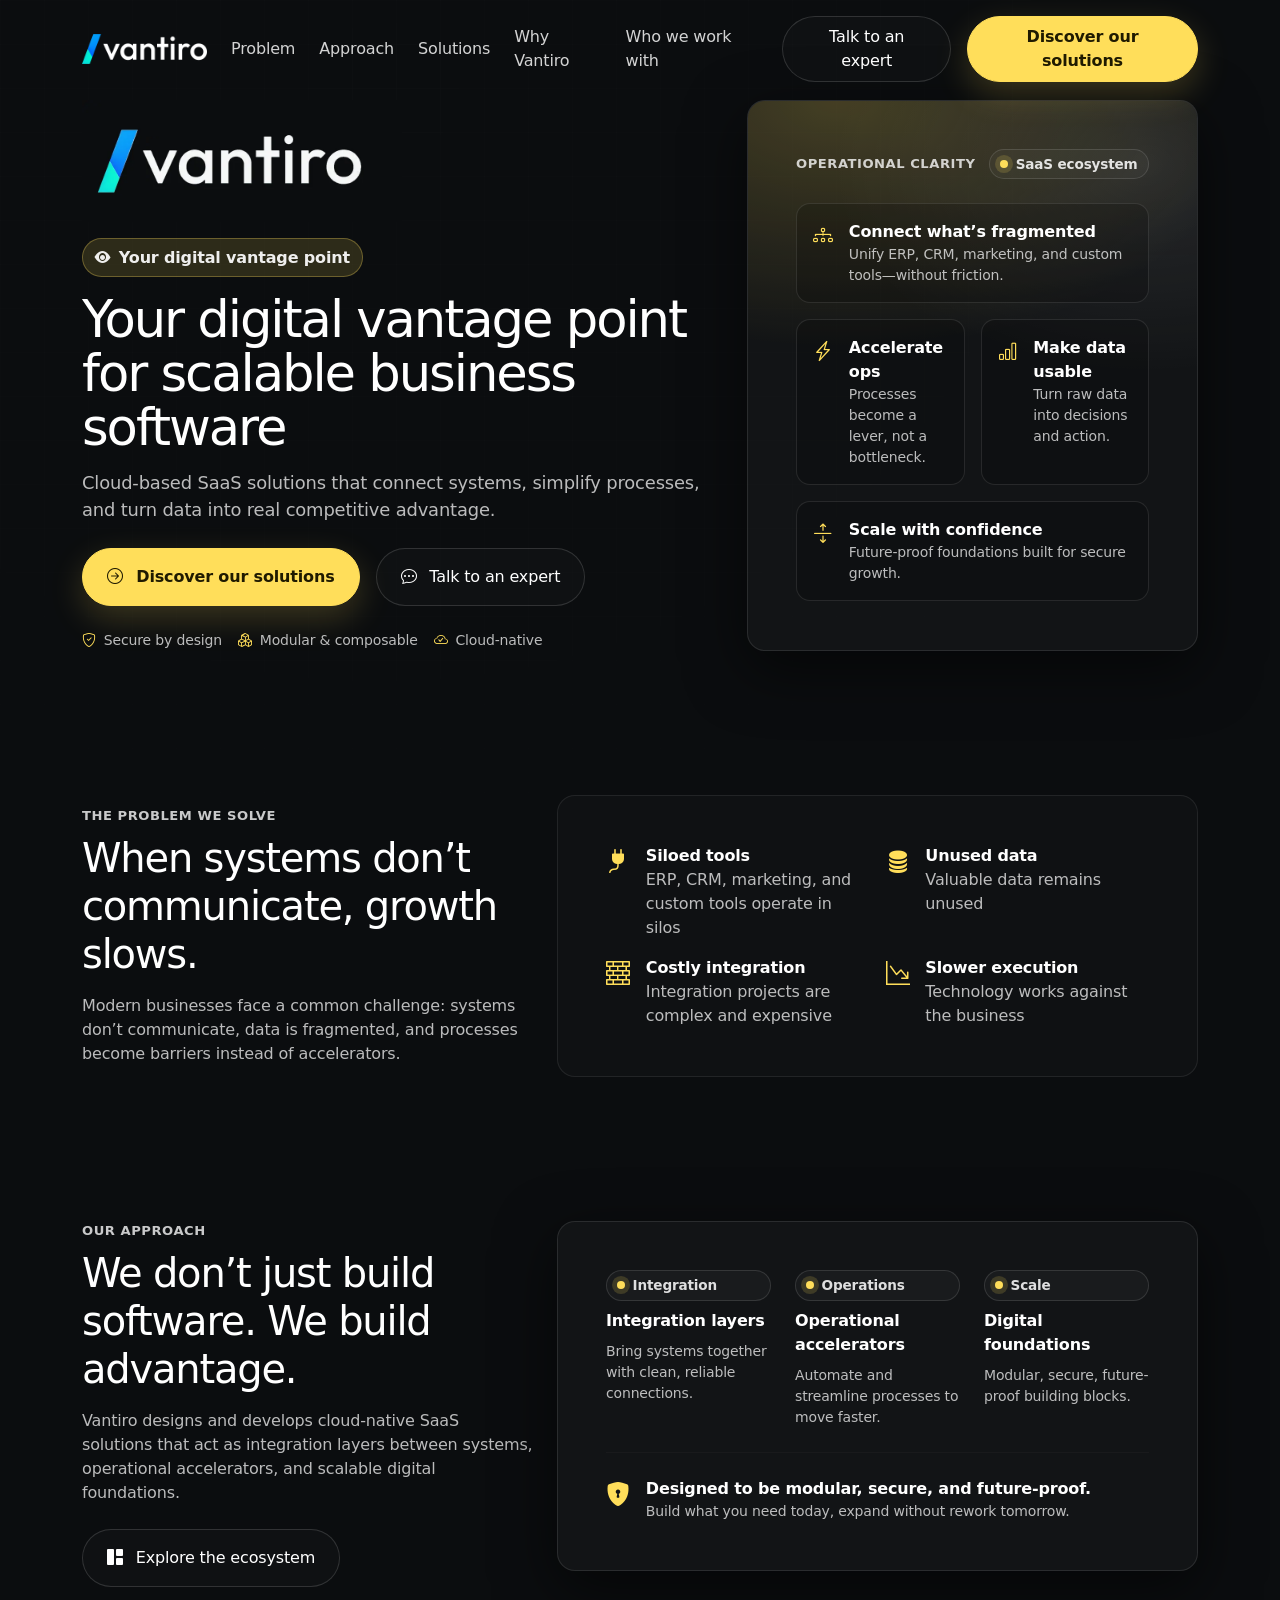
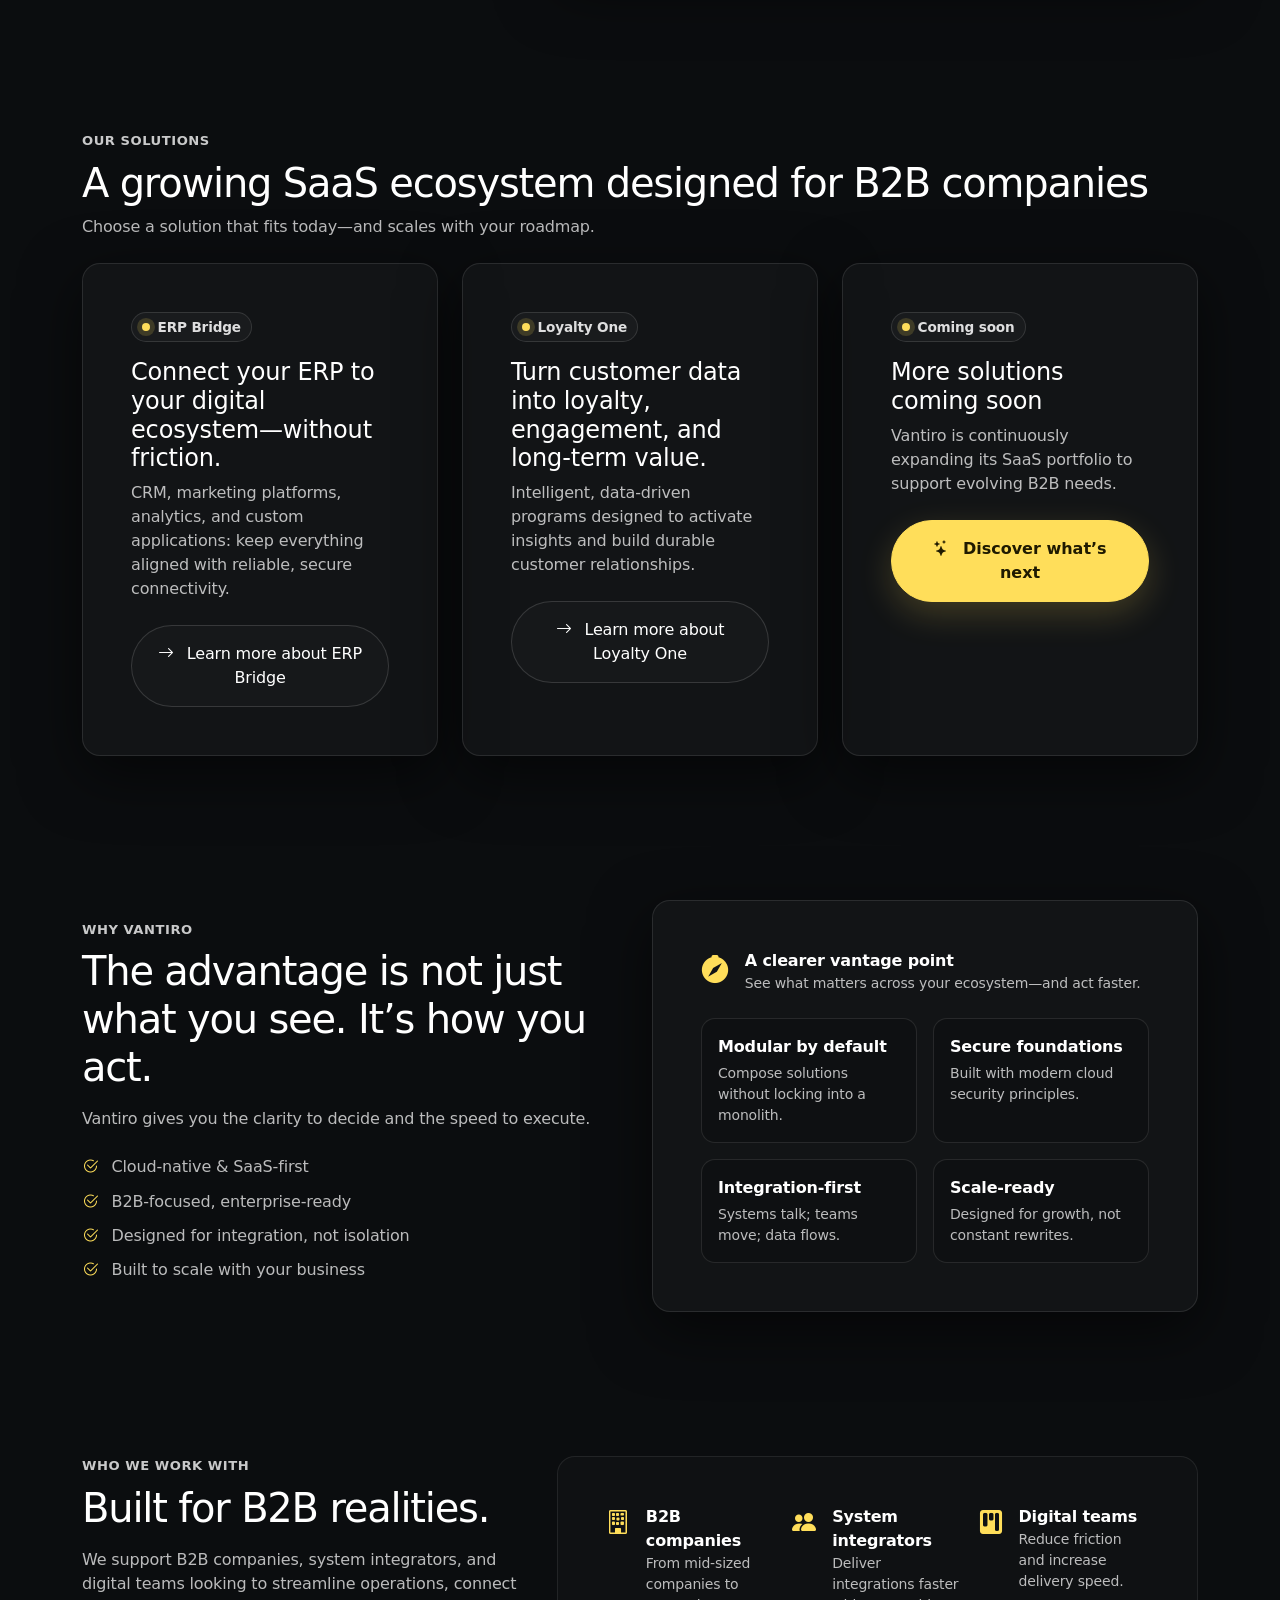
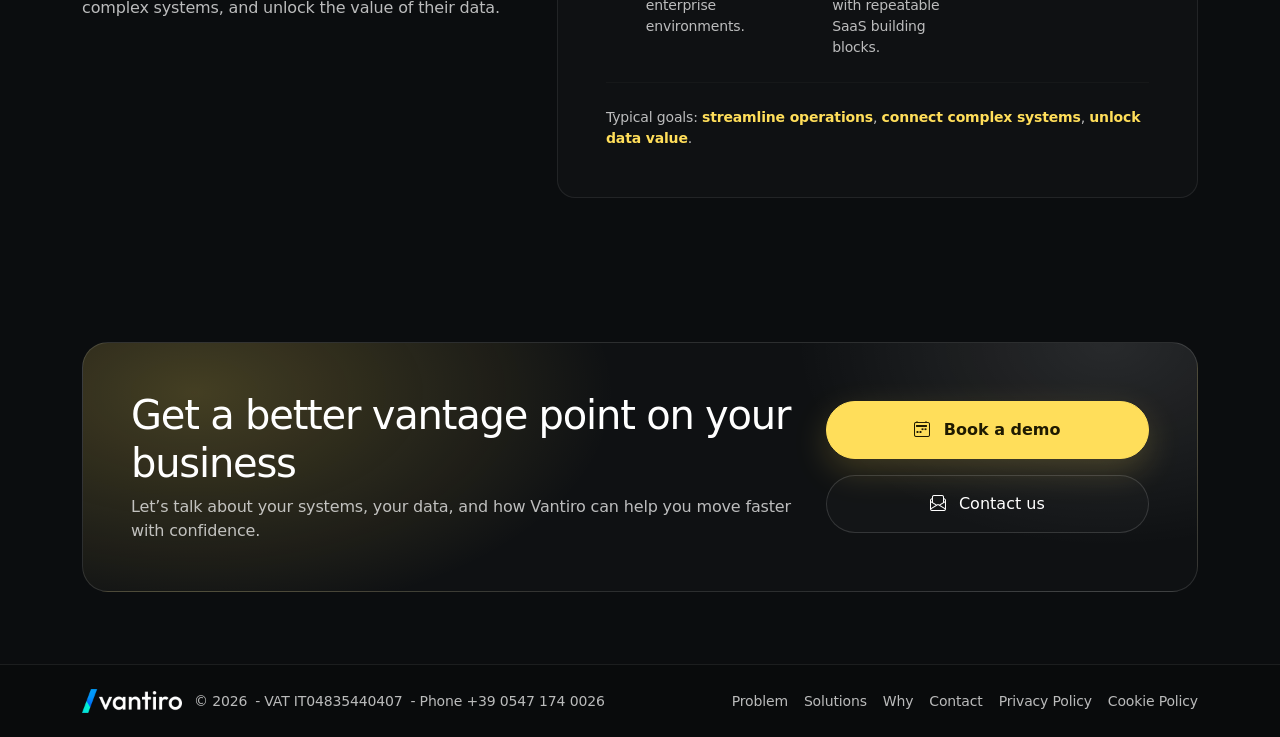
==== commit 3aa552de: "logo vantiro e gtm" ====
--- a/index.html
+++ b/index.html
@@ -10,20 +10,48 @@
   <link href="https://cdn.jsdelivr.net/npm/bootstrap@5.3.3/dist/css/bootstrap.min.css" rel="stylesheet" />
   <!-- Bootstrap Icons -->
   <link href="https://cdn.jsdelivr.net/npm/bootstrap-icons@1.11.3/font/bootstrap-icons.css" rel="stylesheet" />
+  <!-- Brand icons -->
+  <link rel="icon" type="image/png" sizes="32x32" href="/assets/img/favicon-32.png" />
+  <link rel="icon" type="image/png" sizes="192x192" href="/assets/img/favicon-192.png" />
+  <link rel="apple-touch-icon" href="/assets/img/apple-touch-icon.png" />
+
+  <!-- Social card -->
+  <meta property="og:type" content="website" />
+  <meta property="og:site_name" content="Vantiro" />
+  <meta property="og:title" content="Vantiro — Your digital vantage point" />
+  <meta property="og:description" content="Cloud-based SaaS solutions that connect systems, simplify processes, and turn data into real competitive advantage." />
+  <meta property="og:url" content="https://www.vantiro.io/" />
+  <meta property="og:image" content="https://www.vantiro.io/assets/img/vantiro-og.png" />
+  <meta name="twitter:card" content="summary_large_image" />
+
   <link href="assets/style/common.css" rel="stylesheet" />
   <link href="assets/style/index.css" rel="stylesheet" />
-
-  <!-- Iubenda -->
-  <script type="text/javascript" src="https://embeds.iubenda.com/widgets/3e5df97d-e9f6-42c0-b840-45a524d6e7e0.js"></script>
+  <!-- Google Tag Manager -->
+  <script>(function(w,d,s,l,i){w[l]=w[l]||[];w[l].push({'gtm.start':
+  new Date().getTime(),event:'gtm.js'});var f=d.getElementsByTagName(s)[0],
+  j=d.createElement(s),dl=l!='dataLayer'?'&l='+l:'';j.async=true;j.src=
+  'https://www.googletagmanager.com/gtm.js?id='+i+dl;f.parentNode.insertBefore(j,f);
+  })(window,document,'script','dataLayer','GTM-N73TJ8LX');</script>
+  <!-- End Google Tag Manager -->
+  <noscript>
+    <style>
+      #topNav[data-brand-reveal] .navbar-brand{ opacity:1; visibility:visible; transform:none; }
+    </style>
+  </noscript>
+
+  
 </head>
 
 <body class="bg-grid">
+  <!-- Google Tag Manager (noscript) -->
+<noscript><iframe src="https://www.googletagmanager.com/ns.html?id=GTM-N73TJ8LX"
+height="0" width="0" style="display:none;visibility:hidden"></iframe></noscript>
+<!-- End Google Tag Manager (noscript) -->
   <!-- Navbar -->
-  <nav class="navbar navbar-expand-lg navbar-dark fixed-top py-3" id="topNav">
+  <nav class="navbar navbar-expand-lg navbar-dark fixed-top py-3" id="topNav" data-brand-reveal>
     <div class="container">
-      <a class="navbar-brand d-flex align-items-center gap-2" href="#top">
-        <span class="brand-mark"></span>
-        Vantiro
+      <a class="navbar-brand" href="#top" aria-label="Vantiro — home">
+        <img class="brand-logo" src="assets/img/vantiro-logo-light.png" alt="Vantiro" width="125" height="30" />
       </a>
 
       <button class="navbar-toggler" type="button" data-bs-toggle="collapse" data-bs-target="#navMenu" aria-controls="navMenu" aria-expanded="false" aria-label="Toggle navigation">
@@ -38,7 +66,7 @@
           <li class="nav-item"><a class="nav-link" href="#why">Why Vantiro</a></li>
           <li class="nav-item"><a class="nav-link" href="#workwith">Who we work with</a></li>
           <li class="nav-item ms-lg-2 mt-3 mt-lg-0">
-            <a class="btn btn-v-ghost px-4 py-2" href="#contact">Talk to an expert</a>
+            <a class="btn btn-v-ghost px-4 py-2" href="#contact" data-v-contact="expert">Talk to an expert</a>
           </li>
           <li class="nav-item ms-lg-2 mt-2 mt-lg-0">
             <a class="btn btn-v-primary px-4 py-2" href="#solutions">Discover our solutions</a>
@@ -53,6 +81,8 @@
     <div class="container">
       <div class="row g-4 align-items-stretch">
         <div class="col-lg-7">
+          <img class="logo-anim" src="assets/img/vantiro-logo-animated.webp" alt="Vantiro" width="800" height="306" fetchpriority="high" />
+
           <div class="v-pill mb-3">
             <i class="bi bi-eye-fill"></i>
             <span>Your digital vantage point</span>
@@ -71,7 +101,7 @@
               <i class="bi bi-arrow-right-circle me-2"></i>
               Discover our solutions
             </a>
-            <a href="#contact" class="btn btn-v-ghost px-4 py-3">
+            <a href="#contact" class="btn btn-v-ghost px-4 py-3" data-v-contact="expert">
               <i class="bi bi-chat-dots me-2"></i>
               Talk to an expert
             </a>
@@ -327,10 +357,10 @@
             <p class="text-muted-v mb-4">
               Vantiro is continuously expanding its SaaS portfolio to support evolving B2B needs.
             </p>
-            <a class="btn btn-v-primary px-4 py-3 w-100" href="#">
+            <button type="button" class="btn btn-v-primary px-4 py-3 w-100" data-v-contact="roadmap">
               <i class="bi bi-stars me-2"></i>
               Discover what’s next
-            </a>
+            </button>
           </div>
         </div>
       </div>
@@ -473,14 +503,14 @@
           </div>
           <div class="col-lg-4">
             <div class="d-grid gap-3">
-              <a href="#" class="btn btn-v-primary px-4 py-3">
+              <button type="button" class="btn btn-v-primary px-4 py-3" data-v-contact="demo">
                 <i class="bi bi-calendar2-week me-2"></i>
                 Book a demo
-              </a>
-              <a href="#" class="btn btn-v-ghost px-4 py-3">
+              </button>
+              <button type="button" class="btn btn-v-ghost px-4 py-3" data-v-contact="contact">
                 <i class="bi bi-envelope-paper me-2"></i>
                 Contact us
-              </a>
+              </button>
             </div>
           </div>
         </div>
@@ -492,9 +522,8 @@
   <footer class="py-4">
     <div class="container">
       <div class="d-flex flex-column flex-md-row align-items-md-center justify-content-between gap-3">
-        <div class="d-flex align-items-center gap-2">
-          <span class="brand-mark"></span>
-          <div class="fw-semibold">Vantiro</div>
+        <div class="d-flex align-items-center flex-wrap gap-2">
+          <img class="footer-logo me-1" src="assets/img/vantiro-logo-light.png" alt="Vantiro" width="100" height="24" />
           <span class="text-muted-v small">© <span id="year"></span></span>
           <span class="text-muted-v small"> - VAT IT04835440407</span>
           <span class="text-muted-v small"> - Phone +39 0547 174 0026</span>
@@ -504,15 +533,16 @@
           <a class="text-decoration-none text-muted-v" href="#problem">Problem</a>
           <a class="text-decoration-none text-muted-v" href="#solutions">Solutions</a>
           <a class="text-decoration-none text-muted-v" href="#why">Why</a>
-          <a class="text-decoration-none text-muted-v" href="#contact">Contact</a>
-          <a href="https://www.iubenda.com/privacy-policy/97165499" target="_blank" class="text-decoration-none text-muted-v" title="Privacy Policy ">Privacy Policy</a><script type="text/javascript">(function (w,d) {var loader = function () {var s = d.createElement("script"), tag = d.getElementsByTagName("script")[0]; s.src="https://cdn.iubenda.com/iubenda.js"; tag.parentNode.insertBefore(s,tag);}; if(w.addEventListener){w.addEventListener("load", loader, false);}else if(w.attachEvent){w.attachEvent("onload", loader);}else{w.onload = loader;}})(window, document);</script>
-          <a href="https://www.iubenda.com/privacy-policy/97165499/cookie-policy" target="_blank" class="text-decoration-none text-muted-v" title="Cookie Policy ">Cookie Policy</a><script type="text/javascript">(function (w,d) {var loader = function () {var s = d.createElement("script"), tag = d.getElementsByTagName("script")[0]; s.src="https://cdn.iubenda.com/iubenda.js"; tag.parentNode.insertBefore(s,tag);}; if(w.addEventListener){w.addEventListener("load", loader, false);}else if(w.attachEvent){w.attachEvent("onload", loader);}else{w.onload = loader;}})(window, document);</script>
+          <a class="text-decoration-none text-muted-v" href="#contact" data-v-contact="contact">Contact</a>
+          <a href="/privacy-policy/" class="text-decoration-none text-muted-v" title="Privacy Policy">Privacy Policy</a>
+          <a href="/privacy-policy/#cookie-policy" class="text-decoration-none text-muted-v" title="Cookie Policy">Cookie Policy</a>
         </div>
       </div>
     </div>
   </footer>
 
   <script src="https://cdn.jsdelivr.net/npm/bootstrap@5.3.3/dist/js/bootstrap.bundle.min.js"></script>
+  <script src="assets/js/contact-modal.js" defer></script>
   <script>
     // Navbar glass-on-scroll
     const nav = document.getElementById('topNav');
@@ -523,6 +553,25 @@
     onScroll();
     window.addEventListener('scroll', onScroll, { passive: true });
 
+    // The hero shows the full animated lockup, so the navbar keeps its logo
+    // hidden until that lockup has scrolled up behind the bar.
+    const heroLogo = document.querySelector('.logo-anim');
+    if (heroLogo && 'IntersectionObserver' in window) {
+      let observer;
+      const watch = () => {
+        if (observer) observer.disconnect();
+        observer = new IntersectionObserver(([entry]) => {
+          nav.classList.toggle('brand-visible', !entry.isIntersecting);
+        }, { rootMargin: `-${nav.offsetHeight}px 0px 0px 0px` });
+        observer.observe(heroLogo);
+      };
+      watch();
+      window.addEventListener('resize', watch);
+    } else {
+      // No IntersectionObserver: no reveal, just show the logo.
+      nav.classList.add('brand-visible');
+    }
+
     // Footer year
     document.getElementById('year').textContent = new Date().getFullYear();
   </script>
--- a/assets/style/common.css
+++ b/assets/style/common.css
@@ -51,20 +51,62 @@
   font-weight: 700;
   letter-spacing: -0.02em;
 }
-.brand-mark{
-  width: 10px; height: 10px;
-  border-radius: 99px;
-  background: var(--v-accent);
-  box-shadow: 0 0 0 6px rgba(255,222,90,.14);
-  display:inline-block;
-  margin-right:.55rem;
-  transform: translateY(-1px);
-}
 .nav-link{
   color: rgba(255,255,255,.82) !important;
 }
 .nav-link:hover{
   color: var(--v-white) !important;
+}
+
+/* Brand logo */
+.navbar .navbar-brand{
+  padding-top: 0;
+  padding-bottom: 0;
+}
+.brand-logo{
+  display: block;
+  width: auto;
+  height: 30px;
+}
+/* On pages that already show the brand in the hero (data-brand-reveal on the
+   navbar), the navbar logo stays out of the way at the top of the page and
+   fades in once the hero lockup has scrolled behind the bar. The <a> keeps its
+   box either way, so the nav never reflows; visibility keeps the hidden link
+   out of the tab order. */
+#topNav[data-brand-reveal] .navbar-brand{
+  opacity: 0;
+  visibility: hidden;
+  transform: translateY(-5px);
+  transition: opacity .4s ease, transform .4s ease, visibility 0s linear .4s;
+}
+#topNav[data-brand-reveal].brand-visible .navbar-brand{
+  opacity: 1;
+  visibility: visible;
+  transform: none;
+  transition: opacity .4s ease, transform .4s ease, visibility 0s;
+}
+
+.footer-logo{
+  height: 24px;
+  width: auto;
+  display: block;
+}
+@media (max-width: 575.98px){
+  .brand-logo{ height: 26px; }
+}
+
+/* Animated brand lockup (hero).
+   The artwork is pre-composited onto --v-black-2 at build time, so it sits
+   flush on the page background without a blend mode. */
+.logo-anim{
+  display: block;
+  width: clamp(210px, 28vw, 320px);
+  height: auto;
+  margin-bottom: 1rem;
+}
+@media (prefers-reduced-motion: reduce){
+  /* still frame instead of the fade-in + slash slide */
+  .logo-anim{ content: url("../img/vantiro-logo-animated-still.webp"); }
 }
 
 /* Buttons */
@@ -155,3 +197,133 @@
 @media (prefers-reduced-motion: reduce){
   *{ scroll-behavior:auto !important; transition:none !important; }
 }
+
+
+/* ---------------------------------------------------------------------------
+   Contact modal — every "talk to us" CTA opens this instead of navigating.
+   The HubSpot form is injected into #vContactFormTarget by
+   assets/js/contact-modal.js
+--------------------------------------------------------------------------- */
+.v-modal .modal-content{
+  background: linear-gradient(180deg, #0e1114, #0a0c0e);
+  border: 1px solid var(--v-border-2);
+  border-radius: calc(var(--v-radius) + 6px);
+  box-shadow: var(--v-shadow);
+  color: var(--v-white);
+  overflow: hidden;
+  position: relative;
+}
+.v-modal .modal-content::before{
+  content:"";
+  position:absolute; inset:-2px; bottom:auto; height: 320px;
+  background:
+    radial-gradient(620px 300px at 12% 0%, rgba(255,222,90,.20), transparent 62%),
+    radial-gradient(460px 280px at 92% 0%, rgba(1,155,251,.16), transparent 62%);
+  pointer-events:none;
+}
+.v-modal .modal-content > *{ position: relative; z-index: 1; }
+
+.v-modal .modal-header{
+  border-bottom: 1px solid rgba(255,255,255,.08);
+  padding: 1.35rem 1.5rem 1.15rem;
+  align-items: flex-start;
+}
+.v-modal .modal-body{ padding: 1.5rem; }
+.v-modal .modal-footer{
+  border-top: 1px solid rgba(255,255,255,.08);
+  padding: .9rem 1.5rem;
+  justify-content: flex-start;
+}
+.v-modal .btn-close{
+  filter: invert(1) grayscale(1);
+  opacity: .55;
+}
+.v-modal .btn-close:hover{ opacity: .9; }
+
+.v-modal-mark{
+  height: 34px; width: auto;
+  margin-bottom: .85rem;
+  display: block;
+}
+.v-modal-title{
+  font-size: clamp(1.35rem, 2.4vw, 1.75rem);
+  letter-spacing: -0.03em;
+  font-weight: 700;
+  margin: 0;
+}
+.v-modal-sub{
+  color: var(--v-muted);
+  margin: .5rem 0 0;
+  max-width: 52ch;
+}
+
+/* Placeholder shown until the HubSpot form is configured */
+.v-form-fallback{
+  border: 1px dashed rgba(255,255,255,.16);
+  border-radius: 14px;
+  background: rgba(0,0,0,.22);
+  padding: 1.25rem;
+}
+.v-form-fallback .bi{ color: var(--v-accent); }
+.v-contact-link{
+  color: var(--v-white);
+  text-decoration: none;
+  font-weight: 650;
+}
+.v-contact-link:hover{ color: var(--v-accent); }
+
+/* HubSpot form, restyled for the dark surface */
+#vContactFormTarget .hs-form-field{ margin-bottom: 1rem; }
+#vContactFormTarget label{
+  color: rgba(255,255,255,.82);
+  font-size: .9rem;
+  font-weight: 600;
+  margin-bottom: .35rem;
+  display: inline-block;
+}
+#vContactFormTarget .hs-form-field > label .hs-form-required{ color: var(--v-accent); }
+#vContactFormTarget input[type="text"],
+#vContactFormTarget input[type="email"],
+#vContactFormTarget input[type="tel"],
+#vContactFormTarget input[type="number"],
+#vContactFormTarget select,
+#vContactFormTarget textarea{
+  width: 100% !important;
+  background: rgba(255,255,255,.04);
+  border: 1px solid var(--v-border-2);
+  border-radius: 12px;
+  color: var(--v-white);
+  padding: .7rem .9rem;
+  outline: none;
+}
+#vContactFormTarget input::placeholder,
+#vContactFormTarget textarea::placeholder{ color: rgba(255,255,255,.42); }
+#vContactFormTarget input:focus,
+#vContactFormTarget select:focus,
+#vContactFormTarget textarea:focus{
+  border-color: rgba(255,222,90,.55);
+  box-shadow: 0 0 0 3px rgba(255,222,90,.14);
+}
+#vContactFormTarget select option{ background: #0e1114; color: var(--v-white); }
+#vContactFormTarget .hs-button{
+  background: var(--v-accent);
+  border: 1px solid var(--v-accent);
+  color: #1f1a00;
+  border-radius: 999px;
+  font-weight: 700;
+  padding: .75rem 1.6rem;
+  box-shadow: 0 12px 34px rgba(255,222,90,.20);
+  cursor: pointer;
+}
+#vContactFormTarget .hs-button:hover{ background: #f2d14a; border-color: #f2d14a; }
+#vContactFormTarget .hs-error-msg,
+#vContactFormTarget .hs-error-msgs label{ color: #ff8f8f; font-size: .85rem; }
+#vContactFormTarget .legal-consent-container,
+#vContactFormTarget .hs-richtext{
+  color: var(--v-muted);
+  font-size: .85rem;
+}
+#vContactFormTarget .legal-consent-container a,
+#vContactFormTarget .hs-richtext a{ color: var(--v-accent); }
+#vContactFormTarget .inputs-list{ list-style: none; padding-left: 0; }
+#vContactFormTarget .submitted-message{ color: var(--v-white); }
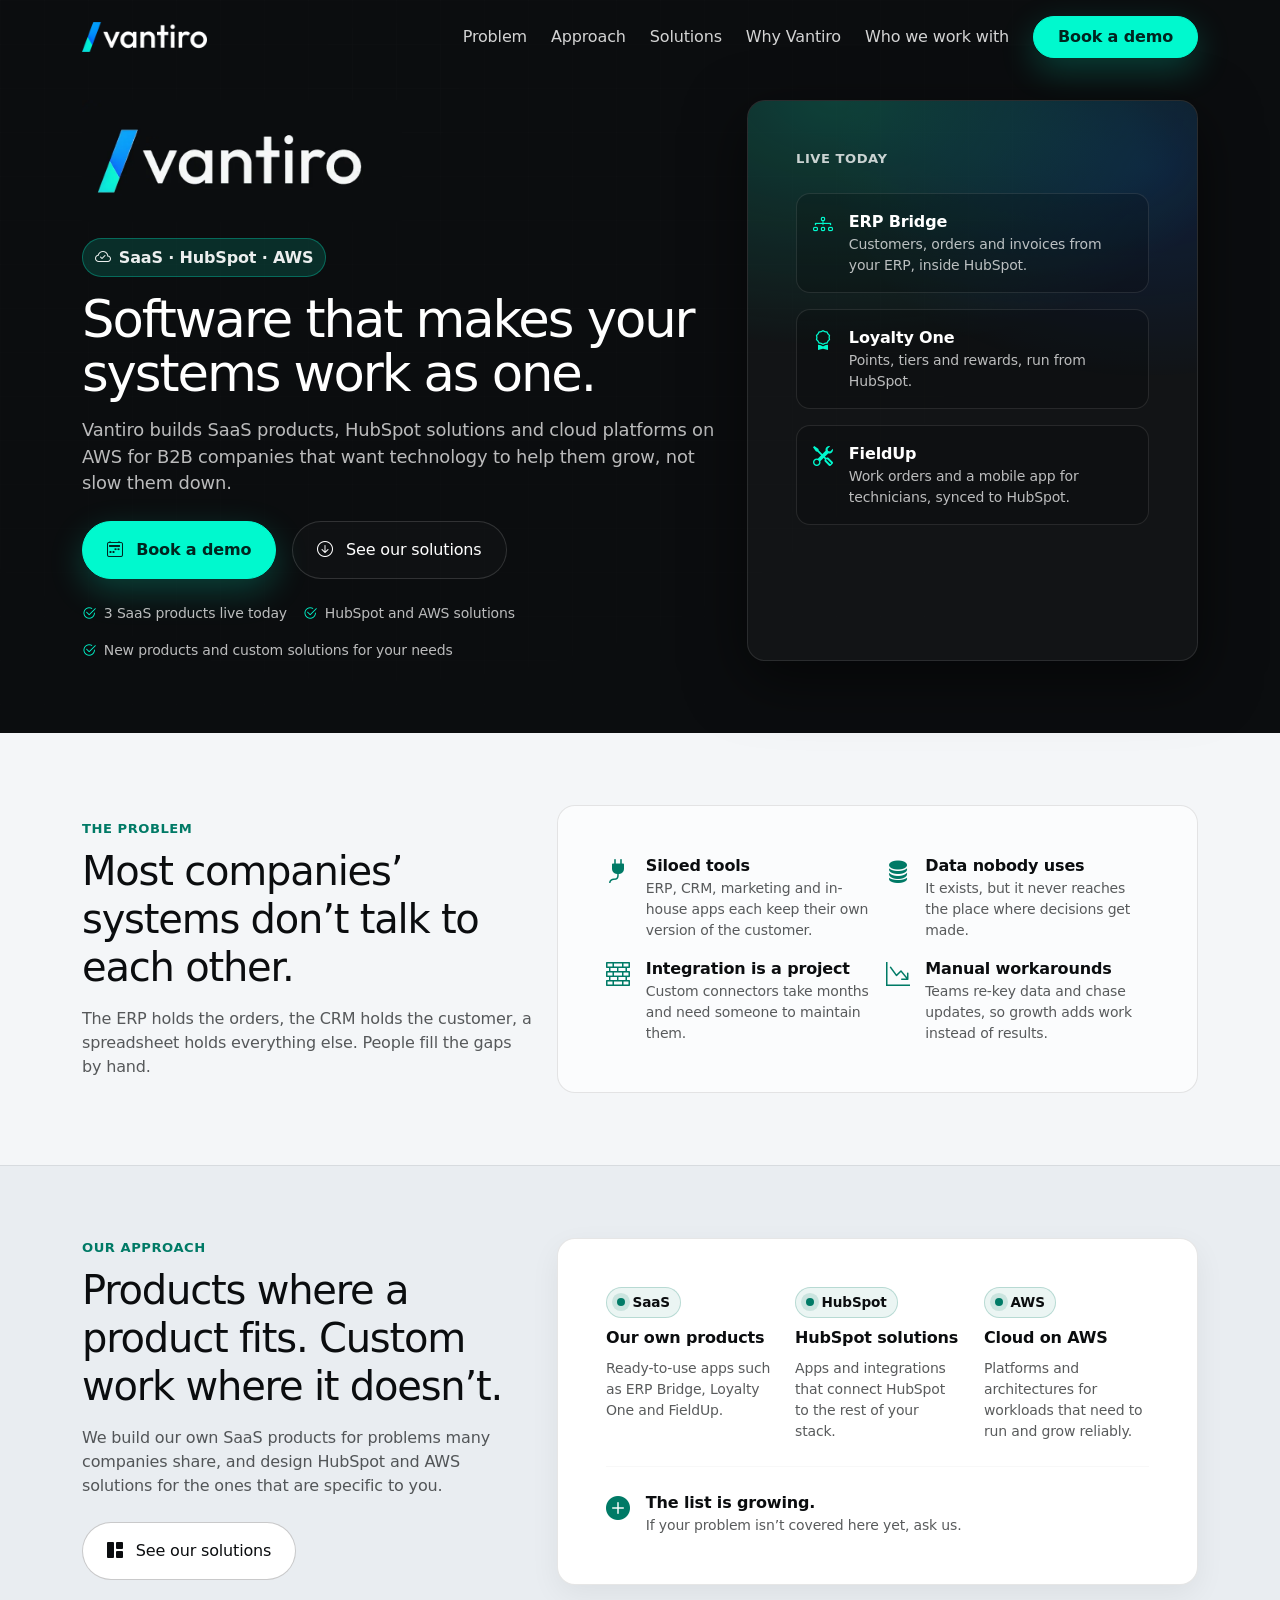
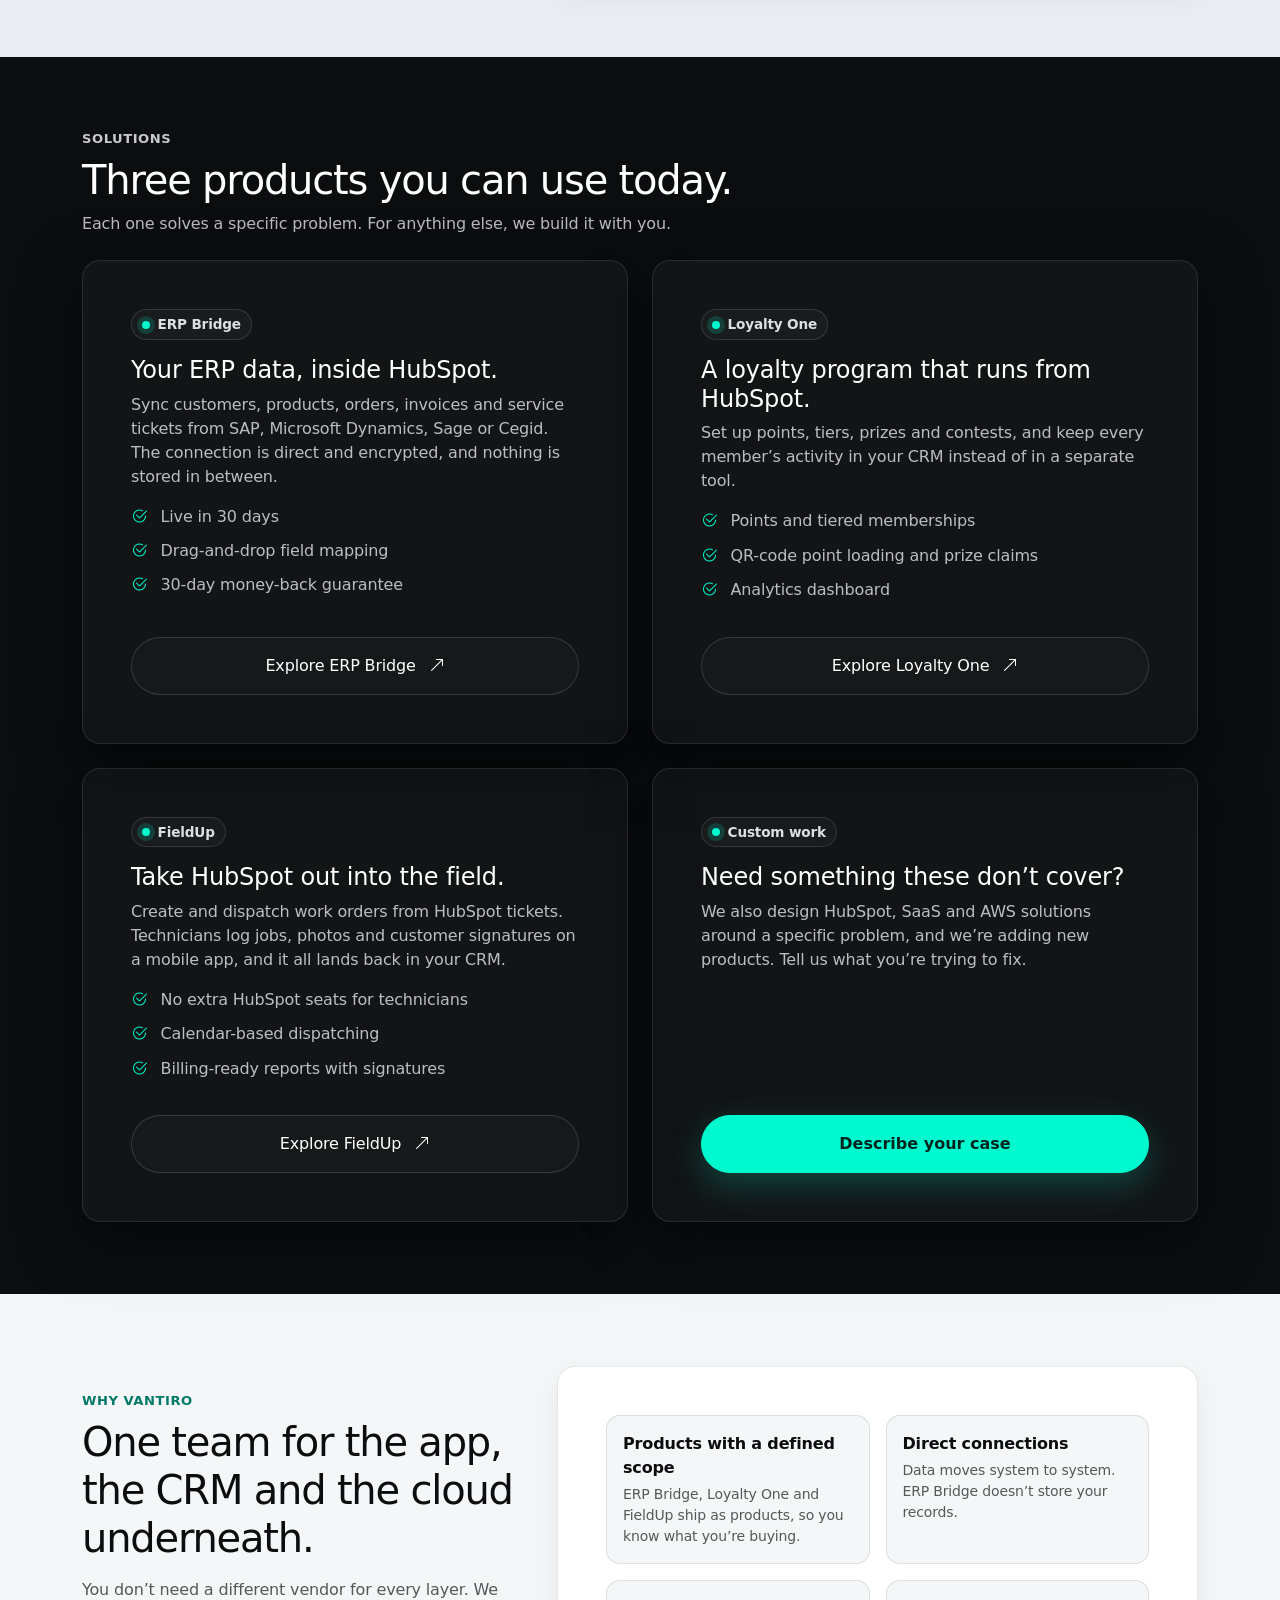
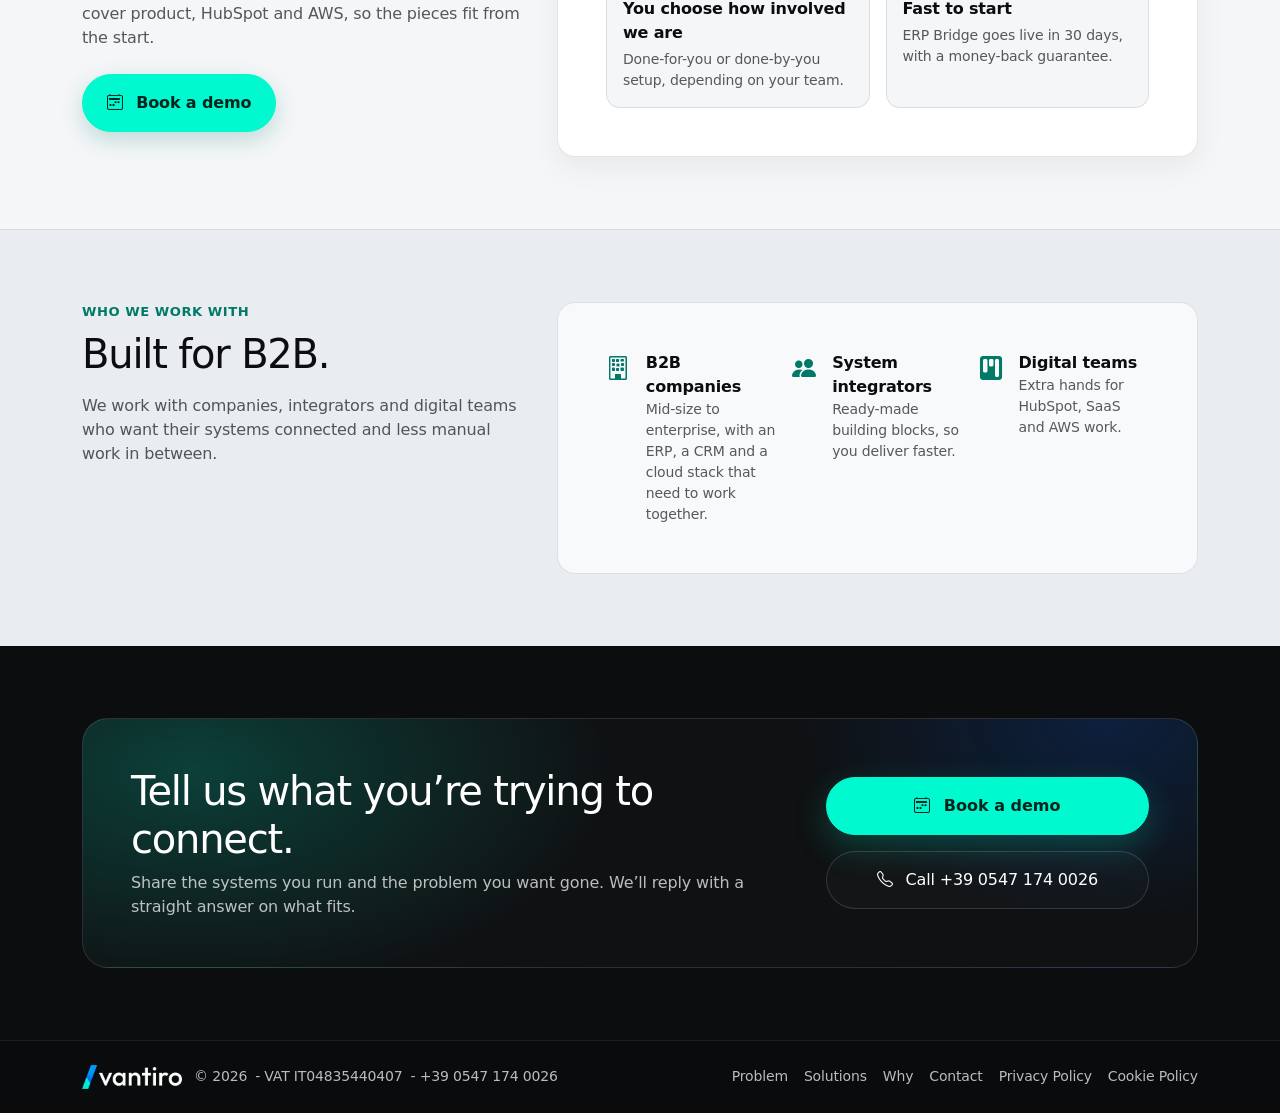
==== commit 1187a61b: "Riscrittura copy, card FieldUp, fasce chiare/scure e header sticky - Aggiunta card FieldUp nella sez" ====
--- a/index.html
+++ b/index.html
@@ -3,8 +3,8 @@
 <head>
   <meta charset="utf-8" />
   <meta name="viewport" content="width=device-width, initial-scale=1" />
-  <title>Vantiro — Your digital vantage point</title>
-  <meta name="description" content="Vantiro designs cloud-native SaaS for B2B companies—connecting systems, simplifying processes, and turning data into competitive advantage." />
+  <title>Vantiro — SaaS, HubSpot and AWS solutions for B2B companies</title>
+  <meta name="description" content="Vantiro builds SaaS products, HubSpot solutions and cloud platforms on AWS for B2B companies. Live today: ERP Bridge, Loyalty One and FieldUp." />
 
   <!-- Bootstrap 5 -->
   <link href="https://cdn.jsdelivr.net/npm/bootstrap@5.3.3/dist/css/bootstrap.min.css" rel="stylesheet" />
@@ -18,8 +18,8 @@
   <!-- Social card -->
   <meta property="og:type" content="website" />
   <meta property="og:site_name" content="Vantiro" />
-  <meta property="og:title" content="Vantiro — Your digital vantage point" />
-  <meta property="og:description" content="Cloud-based SaaS solutions that connect systems, simplify processes, and turn data into real competitive advantage." />
+  <meta property="og:title" content="Vantiro — SaaS, HubSpot and AWS solutions" />
+  <meta property="og:description" content="SaaS products, HubSpot solutions and cloud platforms on AWS for B2B companies." />
   <meta property="og:url" content="https://www.vantiro.io/" />
   <meta property="og:image" content="https://www.vantiro.io/assets/img/vantiro-og.png" />
   <meta name="twitter:card" content="summary_large_image" />
@@ -66,10 +66,7 @@
           <li class="nav-item"><a class="nav-link" href="#why">Why Vantiro</a></li>
           <li class="nav-item"><a class="nav-link" href="#workwith">Who we work with</a></li>
           <li class="nav-item ms-lg-2 mt-3 mt-lg-0">
-            <a class="btn btn-v-ghost px-4 py-2" href="#contact" data-v-contact="expert">Talk to an expert</a>
-          </li>
-          <li class="nav-item ms-lg-2 mt-2 mt-lg-0">
-            <a class="btn btn-v-primary px-4 py-2" href="#solutions">Discover our solutions</a>
+            <a class="btn btn-v-primary px-4 py-2" href="#contact" data-v-contact="demo">Book a demo</a>
           </li>
         </ul>
       </div>
@@ -84,90 +81,75 @@
           <img class="logo-anim" src="assets/img/vantiro-logo-animated.webp" alt="Vantiro" width="800" height="306" fetchpriority="high" />
 
           <div class="v-pill mb-3">
-            <i class="bi bi-eye-fill"></i>
-            <span>Your digital vantage point</span>
+            <i class="bi bi-cloud-check"></i>
+            <span>SaaS · HubSpot · AWS</span>
           </div>
 
           <h1 class="display-hero mb-3">
-            Your digital vantage point for scalable business software
+            Software that makes your systems work as one.
           </h1>
 
           <p class="lead-hero mb-4">
-            Cloud-based SaaS solutions that connect systems, simplify processes, and turn data into real competitive advantage.
+            Vantiro builds SaaS products, HubSpot solutions and cloud platforms on AWS for B2B companies that want technology to help them grow, not slow them down.
           </p>
 
           <div class="d-flex flex-column flex-sm-row gap-3 align-items-stretch align-items-sm-center mb-4">
-            <a href="#solutions" class="btn btn-v-primary px-4 py-3">
-              <i class="bi bi-arrow-right-circle me-2"></i>
-              Discover our solutions
+            <a href="#contact" class="btn btn-v-primary px-4 py-3" data-v-contact="demo">
+              <i class="bi bi-calendar2-week me-2"></i>
+              Book a demo
             </a>
-            <a href="#contact" class="btn btn-v-ghost px-4 py-3" data-v-contact="expert">
-              <i class="bi bi-chat-dots me-2"></i>
-              Talk to an expert
+            <a href="#solutions" class="btn btn-v-ghost px-4 py-3">
+              <i class="bi bi-arrow-down-circle me-2"></i>
+              See our solutions
             </a>
           </div>
 
           <div class="d-flex flex-wrap gap-3 text-muted-v small">
-            <span class="d-inline-flex align-items-center gap-2"><i class="bi bi-shield-check text-accent"></i> Secure by design</span>
-            <span class="d-inline-flex align-items-center gap-2"><i class="bi bi-boxes text-accent"></i> Modular & composable</span>
-            <span class="d-inline-flex align-items-center gap-2"><i class="bi bi-cloud-check text-accent"></i> Cloud-native</span>
+            <span class="d-inline-flex align-items-center gap-2"><i class="bi bi-check2-circle text-accent"></i> 3 SaaS products live today</span>
+            <span class="d-inline-flex align-items-center gap-2"><i class="bi bi-check2-circle text-accent"></i> HubSpot and AWS solutions</span>
+            <span class="d-inline-flex align-items-center gap-2"><i class="bi bi-check2-circle text-accent"></i> New products and custom solutions for your needs</span>
           </div>
         </div>
 
         <div class="col-lg-5">
           <div class="v-surface hero-card p-4 p-md-5 h-100">
-            <div class="d-flex align-items-center justify-content-between mb-4">
-              <div class="section-kicker">Operational clarity</div>
-              <span class="solution-badge"><span class="dot"></span> SaaS ecosystem</span>
-            </div>
+            <div class="section-kicker mb-4">Live today</div>
 
             <div class="row g-3">
               <div class="col-12">
-                <div class="stat">
+                <a class="stat d-block text-decoration-none" href="https://www.erpbridge.io" target="_blank" rel="noopener">
                   <div class="d-flex align-items-start gap-3">
                     <i class="bi bi-diagram-3"></i>
                     <div>
-                      <div class="fw-semibold">Connect what’s fragmented</div>
-                      <div class="text-muted-v small">Unify ERP, CRM, marketing, and custom tools—without friction.</div>
+                      <div class="fw-semibold">ERP Bridge</div>
+                      <div class="text-muted-v small">Customers, orders and invoices from your ERP, inside HubSpot.</div>
                     </div>
                   </div>
-                </div>
-              </div>
-
-              <div class="col-md-6">
-                <div class="stat">
+                </a>
+              </div>
+
+              <div class="col-12">
+                <a class="stat d-block text-decoration-none" href="https://www.loyaltyone.io" target="_blank" rel="noopener">
                   <div class="d-flex align-items-start gap-3">
-                    <i class="bi bi-lightning-charge"></i>
+                    <i class="bi bi-award"></i>
                     <div>
-                      <div class="fw-semibold">Accelerate ops</div>
-                      <div class="text-muted-v small">Processes become a lever, not a bottleneck.</div>
+                      <div class="fw-semibold">Loyalty One</div>
+                      <div class="text-muted-v small">Points, tiers and rewards, run from HubSpot.</div>
                     </div>
                   </div>
-                </div>
-              </div>
-
-              <div class="col-md-6">
-                <div class="stat">
+                </a>
+              </div>
+
+              <div class="col-12">
+                <a class="stat d-block text-decoration-none" href="https://fieldup.io" target="_blank" rel="noopener">
                   <div class="d-flex align-items-start gap-3">
-                    <i class="bi bi-bar-chart"></i>
+                    <i class="bi bi-tools"></i>
                     <div>
-                      <div class="fw-semibold">Make data usable</div>
-                      <div class="text-muted-v small">Turn raw data into decisions and action.</div>
+                      <div class="fw-semibold">FieldUp</div>
+                      <div class="text-muted-v small">Work orders and a mobile app for technicians, synced to HubSpot.</div>
                     </div>
                   </div>
-                </div>
-              </div>
-
-              <div class="col-12">
-                <div class="stat">
-                  <div class="d-flex align-items-start gap-3">
-                    <i class="bi bi-arrows-expand"></i>
-                    <div>
-                      <div class="fw-semibold">Scale with confidence</div>
-                      <div class="text-muted-v small">Future-proof foundations built for secure growth.</div>
-                    </div>
-                  </div>
-                </div>
+                </a>
               </div>
             </div>
 
@@ -179,14 +161,14 @@
   </header>
 
   <!-- Problem -->
-  <section id="problem" class="py-5">
+  <section id="problem" class="py-5 band-light">
     <div class="container py-2 py-md-4">
       <div class="row align-items-center g-4">
         <div class="col-lg-5">
-          <div class="section-kicker mb-2">The Problem We Solve</div>
-          <h2 class="h1 mb-3 heading-tight">When systems don’t communicate, growth slows.</h2>
+          <div class="section-kicker mb-2">The problem</div>
+          <h2 class="h1 mb-3 heading-tight">Most companies’ systems don’t talk to each other.</h2>
           <p class="text-muted-v mb-0">
-            Modern businesses face a common challenge: systems don’t communicate, data is fragmented, and processes become barriers instead of accelerators.
+            The ERP holds the orders, the CRM holds the customer, a spreadsheet holds everything else. People fill the gaps by hand.
           </p>
         </div>
 
@@ -198,7 +180,7 @@
                   <i class="bi bi-plug-fill text-accent fs-4"></i>
                   <div>
                     <div class="fw-semibold">Siloed tools</div>
-                    <div class="text-muted-v">ERP, CRM, marketing, and custom tools operate in silos</div>
+                    <div class="text-muted-v small">ERP, CRM, marketing and in-house apps each keep their own version of the customer.</div>
                   </div>
                 </div>
               </div>
@@ -207,8 +189,8 @@
                 <div class="d-flex gap-3">
                   <i class="bi bi-database-fill text-accent fs-4"></i>
                   <div>
-                    <div class="fw-semibold">Unused data</div>
-                    <div class="text-muted-v">Valuable data remains unused</div>
+                    <div class="fw-semibold">Data nobody uses</div>
+                    <div class="text-muted-v small">It exists, but it never reaches the place where decisions get made.</div>
                   </div>
                 </div>
               </div>
@@ -217,8 +199,8 @@
                 <div class="d-flex gap-3">
                   <i class="bi bi-bricks text-accent fs-4"></i>
                   <div>
-                    <div class="fw-semibold">Costly integration</div>
-                    <div class="text-muted-v">Integration projects are complex and expensive</div>
+                    <div class="fw-semibold">Integration is a project</div>
+                    <div class="text-muted-v small">Custom connectors take months and need someone to maintain them.</div>
                   </div>
                 </div>
               </div>
@@ -227,8 +209,8 @@
                 <div class="d-flex gap-3">
                   <i class="bi bi-graph-down-arrow text-accent fs-4"></i>
                   <div>
-                    <div class="fw-semibold">Slower execution</div>
-                    <div class="text-muted-v">Technology works against the business</div>
+                    <div class="fw-semibold">Manual workarounds</div>
+                    <div class="text-muted-v small">Teams re-key data and chase updates, so growth adds work instead of results.</div>
                   </div>
                 </div>
               </div>
@@ -242,19 +224,19 @@
   </section>
 
   <!-- Approach -->
-  <section id="approach" class="py-5">
+  <section id="approach" class="py-5 band-light band-alt">
     <div class="container py-2 py-md-4">
       <div class="row g-4 align-items-start">
         <div class="col-lg-5">
-          <div class="section-kicker mb-2">Our Approach</div>
-          <h2 class="h1 mb-3 heading-tight">We don’t just build software. We build advantage.</h2>
+          <div class="section-kicker mb-2">Our approach</div>
+          <h2 class="h1 mb-3 heading-tight">Products where a product fits. Custom work where it doesn’t.</h2>
           <p class="text-muted-v">
-            Vantiro designs and develops cloud-native SaaS solutions that act as integration layers between systems, operational accelerators, and scalable digital foundations.
+            We build our own SaaS products for problems many companies share, and design HubSpot and AWS solutions for the ones that are specific to you.
           </p>
           <div class="mt-4">
             <a class="btn btn-v-ghost px-4 py-3" href="#solutions">
               <i class="bi bi-grid-1x2-fill me-2"></i>
-              Explore the ecosystem
+              See our solutions
             </a>
           </div>
         </div>
@@ -264,23 +246,23 @@
             <div class="row g-4">
               <div class="col-md-4">
                 <div class="d-flex flex-column gap-2">
-                  <div class="solution-badge"><span class="dot"></span> Integration</div>
-                  <div class="fw-semibold">Integration layers</div>
-                  <div class="text-muted-v small">Bring systems together with clean, reliable connections.</div>
+                  <div class="solution-badge align-self-start"><span class="dot"></span> SaaS</div>
+                  <div class="fw-semibold">Our own products</div>
+                  <div class="text-muted-v small">Ready-to-use apps such as ERP Bridge, Loyalty One and FieldUp.</div>
                 </div>
               </div>
               <div class="col-md-4">
                 <div class="d-flex flex-column gap-2">
-                  <div class="solution-badge"><span class="dot"></span> Operations</div>
-                  <div class="fw-semibold">Operational accelerators</div>
-                  <div class="text-muted-v small">Automate and streamline processes to move faster.</div>
+                  <div class="solution-badge align-self-start"><span class="dot"></span> HubSpot</div>
+                  <div class="fw-semibold">HubSpot solutions</div>
+                  <div class="text-muted-v small">Apps and integrations that connect HubSpot to the rest of your stack.</div>
                 </div>
               </div>
               <div class="col-md-4">
                 <div class="d-flex flex-column gap-2">
-                  <div class="solution-badge"><span class="dot"></span> Scale</div>
-                  <div class="fw-semibold">Digital foundations</div>
-                  <div class="text-muted-v small">Modular, secure, future-proof building blocks.</div>
+                  <div class="solution-badge align-self-start"><span class="dot"></span> AWS</div>
+                  <div class="fw-semibold">Cloud on AWS</div>
+                  <div class="text-muted-v small">Platforms and architectures for workloads that need to run and grow reliably.</div>
                 </div>
               </div>
             </div>
@@ -288,10 +270,10 @@
             <hr class="my-4 hr-muted" />
 
             <div class="d-flex align-items-start gap-3">
-              <i class="bi bi-shield-lock-fill text-accent fs-4"></i>
+              <i class="bi bi-plus-circle-fill text-accent fs-4"></i>
               <div>
-                <div class="fw-semibold">Designed to be modular, secure, and future-proof.</div>
-                <div class="text-muted-v small">Build what you need today, expand without rework tomorrow.</div>
+                <div class="fw-semibold">The list is growing.</div>
+                <div class="text-muted-v small">If your problem isn’t covered here yet, ask us.</div>
               </div>
             </div>
 
@@ -305,140 +287,146 @@
   <!-- Solutions -->
   <section id="solutions" class="py-5">
     <div class="container py-2 py-md-4">
-      <div class="d-flex flex-column flex-md-row align-items-md-end justify-content-between gap-3 mb-4">
-        <div>
-          <div class="section-kicker mb-2">Our Solutions</div>
-          <h2 class="h1 mb-2 heading-tight">A growing SaaS ecosystem designed for B2B companies</h2>
-          <p class="text-muted-v mb-0">Choose a solution that fits today—and scales with your roadmap.</p>
-        </div>
-        <!--
-        <div class="d-flex gap-2">
-          <a class="btn btn-v-ghost px-4 py-3" href="#contact">
-            <i class="bi bi-calendar-check me-2"></i>
+      <div class="mb-4">
+        <div class="section-kicker mb-2">Solutions</div>
+        <h2 class="h1 mb-2 heading-tight">Three products you can use today.</h2>
+        <p class="text-muted-v mb-0">Each one solves a specific problem. For anything else, we build it with you.</p>
+      </div>
+
+      <div class="row g-4">
+        <div class="col-md-6">
+          <div class="v-surface solution-card p-4 p-md-5 h-100 d-flex flex-column">
+            <div class="solution-badge mb-3 align-self-start"><span class="dot"></span> ERP Bridge</div>
+            <h3 class="h4 mb-2">Your ERP data, inside HubSpot.</h3>
+            <p class="text-muted-v mb-3">
+              Sync customers, products, orders, invoices and service tickets from SAP, Microsoft Dynamics, Sage or Cegid. The connection is direct and encrypted, and nothing is stored in between.
+            </p>
+            <ul class="list-unstyled v-list mb-4">
+              <li><i class="bi bi-check2-circle"></i> Live in 30 days</li>
+              <li><i class="bi bi-check2-circle"></i> Drag-and-drop field mapping</li>
+              <li><i class="bi bi-check2-circle"></i> 30-day money-back guarantee</li>
+            </ul>
+            <a class="btn btn-v-ghost px-4 py-3 w-100 mt-auto" href="https://www.erpbridge.io" target="_blank" rel="noopener">
+              Explore ERP Bridge
+              <i class="bi bi-arrow-up-right ms-2"></i>
+            </a>
+          </div>
+        </div>
+
+        <div class="col-md-6">
+          <div class="v-surface solution-card p-4 p-md-5 h-100 d-flex flex-column">
+            <div class="solution-badge mb-3 align-self-start"><span class="dot"></span> Loyalty One</div>
+            <h3 class="h4 mb-2">A loyalty program that runs from HubSpot.</h3>
+            <p class="text-muted-v mb-3">
+              Set up points, tiers, prizes and contests, and keep every member’s activity in your CRM instead of in a separate tool.
+            </p>
+            <ul class="list-unstyled v-list mb-4">
+              <li><i class="bi bi-check2-circle"></i> Points and tiered memberships</li>
+              <li><i class="bi bi-check2-circle"></i> QR-code point loading and prize claims</li>
+              <li><i class="bi bi-check2-circle"></i> Analytics dashboard</li>
+            </ul>
+            <a class="btn btn-v-ghost px-4 py-3 w-100 mt-auto" href="https://www.loyaltyone.io" target="_blank" rel="noopener">
+              Explore Loyalty One
+              <i class="bi bi-arrow-up-right ms-2"></i>
+            </a>
+          </div>
+        </div>
+
+        <div class="col-md-6">
+          <div class="v-surface solution-card p-4 p-md-5 h-100 d-flex flex-column">
+            <div class="solution-badge mb-3 align-self-start"><span class="dot"></span> FieldUp</div>
+            <h3 class="h4 mb-2">Take HubSpot out into the field.</h3>
+            <p class="text-muted-v mb-3">
+              Create and dispatch work orders from HubSpot tickets. Technicians log jobs, photos and customer signatures on a mobile app, and it all lands back in your CRM.
+            </p>
+            <ul class="list-unstyled v-list mb-4">
+              <li><i class="bi bi-check2-circle"></i> No extra HubSpot seats for technicians</li>
+              <li><i class="bi bi-check2-circle"></i> Calendar-based dispatching</li>
+              <li><i class="bi bi-check2-circle"></i> Billing-ready reports with signatures</li>
+            </ul>
+            <a class="btn btn-v-ghost px-4 py-3 w-100 mt-auto" href="https://fieldup.io" target="_blank" rel="noopener">
+              Explore FieldUp
+              <i class="bi bi-arrow-up-right ms-2"></i>
+            </a>
+          </div>
+        </div>
+
+        <div class="col-md-6">
+          <div class="v-surface solution-card p-4 p-md-5 h-100 d-flex flex-column">
+            <div class="solution-badge mb-3 align-self-start"><span class="dot"></span> Custom work</div>
+            <h3 class="h4 mb-2">Need something these don’t cover?</h3>
+            <p class="text-muted-v mb-4">
+              We also design HubSpot, SaaS and AWS solutions around a specific problem, and we’re adding new products. Tell us what you’re trying to fix.
+            </p>
+            <button type="button" class="btn btn-v-primary px-4 py-3 w-100 mt-auto" data-v-contact="roadmap">
+              Describe your case
+            </button>
+          </div>
+        </div>
+      </div>
+    </div>
+  </section>
+
+  <!-- Why -->
+  <section id="why" class="py-5 band-light">
+    <div class="container py-2 py-md-4">
+      <div class="row g-4 align-items-center">
+        <div class="col-lg-5">
+          <div class="section-kicker mb-2">Why Vantiro</div>
+          <h2 class="h1 mb-3 heading-tight">One team for the app, the CRM and the cloud underneath.</h2>
+          <p class="text-muted-v mb-4">
+            You don’t need a different vendor for every layer. We cover product, HubSpot and AWS, so the pieces fit from the start.
+          </p>
+          <a class="btn btn-v-primary px-4 py-3" href="#contact" data-v-contact="demo">
+            <i class="bi bi-calendar2-week me-2"></i>
             Book a demo
           </a>
         </div>
-        -->
-      </div>
-
-      <div class="row g-4">
-        <div class="col-lg-4">
-          <div class="v-surface solution-card p-4 p-md-5">
-            <div class="solution-badge mb-3"><span class="dot"></span> ERP Bridge</div>
-            <h3 class="h4 mb-2">Connect your ERP to your digital ecosystem—without friction.</h3>
-            <p class="text-muted-v mb-4">
-              CRM, marketing platforms, analytics, and custom applications: keep everything aligned with reliable, secure connectivity.
-            </p>
-            <a class="btn btn-v-ghost px-4 py-3 w-100" href="https://www.erpbridge.io" target="_blank">
-              <i class="bi bi-arrow-right me-2"></i>
-              Learn more about ERP Bridge
-            </a>
-          </div>
-        </div>
-
-        <div class="col-lg-4">
-          <div class="v-surface solution-card p-4 p-md-5">
-            <div class="solution-badge mb-3"><span class="dot"></span> Loyalty One</div>
-            <h3 class="h4 mb-2">Turn customer data into loyalty, engagement, and long-term value.</h3>
-            <p class="text-muted-v mb-4">
-              Intelligent, data-driven programs designed to activate insights and build durable customer relationships.
-            </p>
-            <a class="btn btn-v-ghost px-4 py-3 w-100" href="https://www.loyaltyone.io" target="_blank">
-              <i class="bi bi-arrow-right me-2"></i>
-              Learn more about Loyalty One
-            </a>
-          </div>
-        </div>
-
-        <div class="col-lg-4">
-          <div class="v-surface solution-card p-4 p-md-5">
-            <div class="solution-badge mb-3"><span class="dot"></span> Coming soon</div>
-            <h3 class="h4 mb-2">More solutions coming soon</h3>
-            <p class="text-muted-v mb-4">
-              Vantiro is continuously expanding its SaaS portfolio to support evolving B2B needs.
-            </p>
-            <button type="button" class="btn btn-v-primary px-4 py-3 w-100" data-v-contact="roadmap">
-              <i class="bi bi-stars me-2"></i>
-              Discover what’s next
-            </button>
-          </div>
-        </div>
+
+        <div class="col-lg-7">
+          <div class="v-surface p-4 p-md-5">
+            <div class="row g-3">
+              <div class="col-md-6">
+                <div class="stat">
+                  <div class="fw-semibold mb-1">Products with a defined scope</div>
+                  <div class="text-muted-v small">ERP Bridge, Loyalty One and FieldUp ship as products, so you know what you’re buying.</div>
+                </div>
+              </div>
+              <div class="col-md-6">
+                <div class="stat">
+                  <div class="fw-semibold mb-1">Direct connections</div>
+                  <div class="text-muted-v small">Data moves system to system. ERP Bridge doesn’t store your records.</div>
+                </div>
+              </div>
+              <div class="col-md-6">
+                <div class="stat">
+                  <div class="fw-semibold mb-1">You choose how involved we are</div>
+                  <div class="text-muted-v small">Done-for-you or done-by-you setup, depending on your team.</div>
+                </div>
+              </div>
+              <div class="col-md-6">
+                <div class="stat">
+                  <div class="fw-semibold mb-1">Fast to start</div>
+                  <div class="text-muted-v small">ERP Bridge goes live in 30 days, with a money-back guarantee.</div>
+                </div>
+              </div>
+            </div>
+          </div>
+        </div>
+
       </div>
     </div>
   </section>
 
-  <!-- Why -->
-  <section id="why" class="py-5">
-    <div class="container py-2 py-md-4">
-      <div class="row g-4 align-items-center">
-        <div class="col-lg-6">
-          <div class="section-kicker mb-2">Why Vantiro</div>
-          <h2 class="h1 mb-3 heading-tight">The advantage is not just what you see. It’s how you act.</h2>
-          <p class="text-muted-v mb-4">
-            Vantiro gives you the clarity to decide and the speed to execute.
-          </p>
-
-          <ul class="list-unstyled v-list mb-0">
-            <li><i class="bi bi-check2-circle"></i> Cloud-native &amp; SaaS-first</li>
-            <li><i class="bi bi-check2-circle"></i> B2B-focused, enterprise-ready</li>
-            <li><i class="bi bi-check2-circle"></i> Designed for integration, not isolation</li>
-            <li><i class="bi bi-check2-circle"></i> Built to scale with your business</li>
-          </ul>
-        </div>
-
-        <div class="col-lg-6">
-          <div class="v-surface p-4 p-md-5">
-            <div class="d-flex align-items-start gap-3 mb-4">
-              <i class="bi bi-compass-fill text-accent fs-3"></i>
-              <div>
-                <div class="fw-semibold">A clearer vantage point</div>
-                <div class="text-muted-v small">See what matters across your ecosystem—and act faster.</div>
-              </div>
-            </div>
-
-            <div class="row g-3">
-              <div class="col-md-6">
-                <div class="stat">
-                  <div class="fw-semibold mb-1">Modular by default</div>
-                  <div class="text-muted-v small">Compose solutions without locking into a monolith.</div>
-                </div>
-              </div>
-              <div class="col-md-6">
-                <div class="stat">
-                  <div class="fw-semibold mb-1">Secure foundations</div>
-                  <div class="text-muted-v small">Built with modern cloud security principles.</div>
-                </div>
-              </div>
-              <div class="col-md-6">
-                <div class="stat">
-                  <div class="fw-semibold mb-1">Integration-first</div>
-                  <div class="text-muted-v small">Systems talk; teams move; data flows.</div>
-                </div>
-              </div>
-              <div class="col-md-6">
-                <div class="stat">
-                  <div class="fw-semibold mb-1">Scale-ready</div>
-                  <div class="text-muted-v small">Designed for growth, not constant rewrites.</div>
-                </div>
-              </div>
-            </div>
-
-          </div>
-        </div>
-
-      </div>
-    </div>
-  </section>
-
   <!-- Who we work with -->
-  <section id="workwith" class="py-5">
+  <section id="workwith" class="py-5 band-light band-alt">
     <div class="container py-2 py-md-4">
       <div class="row g-4 align-items-start">
         <div class="col-lg-5">
-          <div class="section-kicker mb-2">Who We Work With</div>
-          <h2 class="h1 mb-3 heading-tight">Built for B2B realities.</h2>
+          <div class="section-kicker mb-2">Who we work with</div>
+          <h2 class="h1 mb-3 heading-tight">Built for B2B.</h2>
           <p class="text-muted-v mb-0">
-            We support B2B companies, system integrators, and digital teams looking to streamline operations, connect complex systems, and unlock the value of their data.
+            We work with companies, integrators and digital teams who want their systems connected and less manual work in between.
           </p>
         </div>
 
@@ -450,7 +438,7 @@
                   <i class="bi bi-building text-accent fs-4"></i>
                   <div>
                     <div class="fw-semibold">B2B companies</div>
-                    <div class="text-muted-v small">From mid-sized companies to enterprise environments.</div>
+                    <div class="text-muted-v small">Mid-size to enterprise, with an ERP, a CRM and a cloud stack that need to work together.</div>
                   </div>
                 </div>
               </div>
@@ -460,7 +448,7 @@
                   <i class="bi bi-people-fill text-accent fs-4"></i>
                   <div>
                     <div class="fw-semibold">System integrators</div>
-                    <div class="text-muted-v small">Deliver integrations faster with repeatable SaaS building blocks.</div>
+                    <div class="text-muted-v small">Ready-made building blocks, so you deliver faster.</div>
                   </div>
                 </div>
               </div>
@@ -470,17 +458,11 @@
                   <i class="bi bi-kanban-fill text-accent fs-4"></i>
                   <div>
                     <div class="fw-semibold">Digital teams</div>
-                    <div class="text-muted-v small">Reduce friction and increase delivery speed.</div>
-                  </div>
-                </div>
-              </div>
-
-            </div>
-
-            <hr class="my-4 hr-muted" />
-
-            <div class="text-muted-v small">
-              Typical goals: <span class="text-accent fw-semibold">streamline operations</span>, <span class="text-accent fw-semibold">connect complex systems</span>, <span class="text-accent fw-semibold">unlock data value</span>.
+                    <div class="text-muted-v small">Extra hands for HubSpot, SaaS and AWS work.</div>
+                  </div>
+                </div>
+              </div>
+
             </div>
           </div>
         </div>
@@ -495,10 +477,9 @@
       <div class="cta-band p-4 p-md-5">
         <div class="row align-items-center g-4">
           <div class="col-lg-8">
-            <!-- <div class="section-kicker mb-2">Final CTA</div> -->
-            <h2 class="h1 mb-2 heading-tight">Get a better vantage point on your business</h2>
+            <h2 class="h1 mb-2 heading-tight">Tell us what you’re trying to connect.</h2>
             <p class="text-muted-v mb-0">
-              Let’s talk about your systems, your data, and how Vantiro can help you move faster with confidence.
+              Share the systems you run and the problem you want gone. We’ll reply with a straight answer on what fits.
             </p>
           </div>
           <div class="col-lg-4">
@@ -507,10 +488,10 @@
                 <i class="bi bi-calendar2-week me-2"></i>
                 Book a demo
               </button>
-              <button type="button" class="btn btn-v-ghost px-4 py-3" data-v-contact="contact">
-                <i class="bi bi-envelope-paper me-2"></i>
-                Contact us
-              </button>
+              <a class="btn btn-v-ghost px-4 py-3" href="tel:+3905471740026">
+                <i class="bi bi-telephone me-2"></i>
+                Call +39 0547 174 0026
+              </a>
             </div>
           </div>
         </div>
@@ -526,10 +507,10 @@
           <img class="footer-logo me-1" src="assets/img/vantiro-logo-light.png" alt="Vantiro" width="100" height="24" />
           <span class="text-muted-v small">© <span id="year"></span></span>
           <span class="text-muted-v small"> - VAT IT04835440407</span>
-          <span class="text-muted-v small"> - Phone +39 0547 174 0026</span>
-        </div>
-
-        <div class="d-flex gap-3 small">
+          <span class="text-muted-v small"> - <a class="text-decoration-none text-muted-v" href="tel:+3905471740026">+39 0547 174 0026</a></span>
+        </div>
+
+        <div class="d-flex flex-wrap gap-3 small">
           <a class="text-decoration-none text-muted-v" href="#problem">Problem</a>
           <a class="text-decoration-none text-muted-v" href="#solutions">Solutions</a>
           <a class="text-decoration-none text-muted-v" href="#why">Why</a>
--- a/assets/style/common.css
+++ b/assets/style/common.css
@@ -5,8 +5,11 @@
   --v-muted:rgba(255,255,255,.72);
   --v-border:rgba(255,255,255,.10);
   --v-border-2:rgba(255,255,255,.14);
-  --v-accent:#FFDE5A;
-  --v-accent-2:rgba(255,222,90,.22);
+  --v-teal:#00F9CE;
+  --v-blue:#0062FC;
+  --v-accent:var(--v-teal);
+  --v-accent-2:rgba(0,98,252,.22);
+  --v-accent-ink:#00251f;
   --v-shadow: 0 18px 60px rgba(0,0,0,.55);
   --v-radius: 18px;
 }
@@ -43,9 +46,22 @@
   border-bottom: 1px solid transparent;
 }
 .navbar.v-solid{
-  background: rgba(5,6,7,.62);
-  backdrop-filter: blur(12px);
-  border-bottom-color: rgba(255,255,255,.08);
+  /* Lifted a step above the page black so the bar reads on dark sections too:
+     lighter glass, inner top highlight, hairline + soft shadow underneath. */
+  background: rgba(22,27,31,.78);
+  backdrop-filter: blur(16px) saturate(140%);
+  -webkit-backdrop-filter: blur(16px) saturate(140%);
+  border-bottom-color: rgba(255,255,255,.12);
+  box-shadow:
+    inset 0 1px 0 rgba(255,255,255,.07),
+    0 10px 30px rgba(0,0,0,.42);
+}
+/* Faint accent line along the bottom edge */
+.navbar.v-solid::after{
+  content:"";
+  position:absolute; left:0; right:0; bottom:-1px; height:1px;
+  background: linear-gradient(90deg, transparent, rgba(0,249,206,.45) 20%, rgba(0,98,252,.35) 80%, transparent);
+  pointer-events:none;
 }
 .navbar .navbar-brand{
   font-weight: 700;
@@ -113,15 +129,15 @@
 .btn-v-primary{
   --bs-btn-bg: var(--v-accent);
   --bs-btn-border-color: var(--v-accent);
-  --bs-btn-hover-bg: #f2d14a;
-  --bs-btn-hover-border-color: #f2d14a;
-  --bs-btn-color: #1f1a00;
-  --bs-btn-hover-color: #1f1a00;
-  --bs-btn-active-bg: #e4c232;
-  --bs-btn-active-border-color: #e4c232;
+  --bs-btn-hover-bg: #00e0ba;
+  --bs-btn-hover-border-color: #00e0ba;
+  --bs-btn-color: var(--v-accent-ink);
+  --bs-btn-hover-color: var(--v-accent-ink);
+  --bs-btn-active-bg: #00c7a3;
+  --bs-btn-active-border-color: #00c7a3;
   border-radius: 999px;
   font-weight: 700;
-  box-shadow: 0 12px 34px rgba(255,222,90,.20);
+  box-shadow: 0 12px 34px rgba(0,249,206,.22);
 }
 .btn-v-ghost{
   border-radius: 999px;
@@ -148,8 +164,8 @@
   border-radius: var(--v-radius);
 }
 .v-pill{
-  border: 1px solid rgba(255,222,90,.30);
-  background: rgba(255,222,90,.14);
+  border: 1px solid rgba(0,249,206,.30);
+  background: rgba(0,249,206,.14);
   color: rgba(255,255,255,.92);
   border-radius: 999px;
   padding: .4rem .75rem;
@@ -177,9 +193,87 @@
   border-radius: calc(var(--v-radius) + 8px);
   border: 1px solid rgba(255,255,255,.12);
   background:
-    radial-gradient(700px 380px at 10% 20%, rgba(255,222,90,.22), transparent 60%),
-    radial-gradient(520px 340px at 92% 0%, rgba(255,255,255,.10), transparent 60%),
+    radial-gradient(700px 380px at 10% 20%, rgba(0,249,206,.20), transparent 60%),
+    radial-gradient(520px 340px at 92% 0%, rgba(0,98,252,.18), transparent 60%),
     rgba(255,255,255,.02);
+}
+
+/* ---------------------------------------------------------------------------
+   Light bands — alternate with the dark sections for rhythm and readability.
+   Add class="band-light" to a <section>. The navbar and footer stay dark.
+   --v-accent-on-light is the teal darkened to ~5:1 contrast on the band
+   background (the bright teal is only used as a fill, never as text, here).
+--------------------------------------------------------------------------- */
+.band-light{
+  --v-accent-on-light:#007a66;
+  --bl-ink:#0b0d0f;
+  --bl-muted:rgba(11,13,15,.68);
+  --bl-border:rgba(11,13,15,.10);
+  background:#f4f6f8;
+  color:var(--bl-ink);
+}
+/* Second section of a light pair: slightly deeper tint + hairline, so two
+   adjacent light sections read as separate. */
+.band-light.band-alt{
+  background:#e9edf1;
+  border-top:1px solid rgba(11,13,15,.08);
+}
+.band-light.band-alt .stat,
+.band-light.band-alt .tile{ background:#f4f6f8; }
+
+.band-light .text-muted-v,
+.band-light .v-list li{ color:var(--bl-muted) !important; }
+.band-light .text-accent,
+.band-light .text-accent.fw-semibold{ color:var(--v-accent-on-light) !important; }
+.band-light .section-kicker,
+.band-light .section-label{ color:var(--v-accent-on-light); }
+.band-light .v-list li .bi,
+.band-light .stat .bi,
+.band-light .tile .bi{ color:var(--v-accent-on-light); }
+
+.band-light .v-surface{
+  background:#fff;
+  border:1px solid var(--bl-border);
+  box-shadow:0 10px 30px rgba(11,13,15,.06);
+}
+.band-light .v-surface-soft{
+  background:rgba(255,255,255,.65);
+  border:1px solid var(--bl-border);
+}
+.band-light .stat,
+.band-light .tile{
+  background:#f4f6f8;
+  border:1px solid var(--bl-border);
+}
+.band-light .section-card:hover{
+  background:#fff;
+  border-color:rgba(11,13,15,.2);
+}
+.band-light .solution-badge{
+  background:rgba(0,122,102,.08);
+  border-color:rgba(0,122,102,.22);
+  color:var(--bl-ink);
+}
+.band-light .solution-badge .dot{
+  background:var(--v-accent-on-light);
+  box-shadow:0 0 0 5px rgba(0,122,102,.14);
+}
+.band-light .hr-muted{ border-color:var(--bl-border); }
+.band-light .btn-v-ghost{
+  border-color:rgba(11,13,15,.22);
+  color:var(--bl-ink);
+  background:#fff;
+}
+.band-light .btn-v-ghost:hover{
+  border-color:var(--bl-ink);
+  background:#fff;
+  color:var(--bl-ink);
+}
+.band-light .btn-v-primary{ box-shadow:0 8px 22px rgba(0,122,102,.22); }
+.band-light .v-pill{
+  color:var(--bl-ink);
+  background:rgba(0,122,102,.10);
+  border-color:rgba(0,122,102,.28);
 }
 
 /* Footer */
@@ -217,8 +311,8 @@
   content:"";
   position:absolute; inset:-2px; bottom:auto; height: 320px;
   background:
-    radial-gradient(620px 300px at 12% 0%, rgba(255,222,90,.20), transparent 62%),
-    radial-gradient(460px 280px at 92% 0%, rgba(1,155,251,.16), transparent 62%);
+    radial-gradient(620px 300px at 12% 0%, rgba(0,249,206,.18), transparent 62%),
+    radial-gradient(460px 280px at 92% 0%, rgba(0,98,252,.18), transparent 62%);
   pointer-events:none;
 }
 .v-modal .modal-content > *{ position: relative; z-index: 1; }
@@ -272,58 +366,9 @@
 }
 .v-contact-link:hover{ color: var(--v-accent); }
 
-/* HubSpot form, restyled for the dark surface */
-#vContactFormTarget .hs-form-field{ margin-bottom: 1rem; }
-#vContactFormTarget label{
-  color: rgba(255,255,255,.82);
-  font-size: .9rem;
-  font-weight: 600;
-  margin-bottom: .35rem;
-  display: inline-block;
-}
-#vContactFormTarget .hs-form-field > label .hs-form-required{ color: var(--v-accent); }
-#vContactFormTarget input[type="text"],
-#vContactFormTarget input[type="email"],
-#vContactFormTarget input[type="tel"],
-#vContactFormTarget input[type="number"],
-#vContactFormTarget select,
-#vContactFormTarget textarea{
-  width: 100% !important;
-  background: rgba(255,255,255,.04);
-  border: 1px solid var(--v-border-2);
-  border-radius: 12px;
-  color: var(--v-white);
-  padding: .7rem .9rem;
-  outline: none;
-}
-#vContactFormTarget input::placeholder,
-#vContactFormTarget textarea::placeholder{ color: rgba(255,255,255,.42); }
-#vContactFormTarget input:focus,
-#vContactFormTarget select:focus,
-#vContactFormTarget textarea:focus{
-  border-color: rgba(255,222,90,.55);
-  box-shadow: 0 0 0 3px rgba(255,222,90,.14);
-}
-#vContactFormTarget select option{ background: #0e1114; color: var(--v-white); }
-#vContactFormTarget .hs-button{
-  background: var(--v-accent);
-  border: 1px solid var(--v-accent);
-  color: #1f1a00;
-  border-radius: 999px;
-  font-weight: 700;
-  padding: .75rem 1.6rem;
-  box-shadow: 0 12px 34px rgba(255,222,90,.20);
-  cursor: pointer;
-}
-#vContactFormTarget .hs-button:hover{ background: #f2d14a; border-color: #f2d14a; }
-#vContactFormTarget .hs-error-msg,
-#vContactFormTarget .hs-error-msgs label{ color: #ff8f8f; font-size: .85rem; }
-#vContactFormTarget .legal-consent-container,
-#vContactFormTarget .hs-richtext{
-  color: var(--v-muted);
-  font-size: .85rem;
-}
-#vContactFormTarget .legal-consent-container a,
-#vContactFormTarget .hs-richtext a{ color: var(--v-accent); }
-#vContactFormTarget .inputs-list{ list-style: none; padding-left: 0; }
-#vContactFormTarget .submitted-message{ color: var(--v-white); }
+/* The HubSpot form itself renders inside a cross-origin iframe
+   (js-eu1.hsforms.net), so its labels/inputs/button can't be reached from
+   this stylesheet — the dark-theme CSS for it lives in HubSpot's own form
+   editor instead. See assets/hubspot/custom-form.css for the snippet and
+   where to paste it. */
+#vContactFormTarget{ min-height: 2rem; }
--- a/assets/style/index.css
+++ b/assets/style/index.css
@@ -29,8 +29,8 @@
 .hero-card::before{
   content:"";
   position:absolute; inset:-2px;
-  background: radial-gradient(700px 420px at 20% 0%, rgba(255,222,90,.24), transparent 60%),
-              radial-gradient(520px 360px at 88% 12%, rgba(255,255,255,.10), transparent 60%);
+  background: radial-gradient(700px 420px at 20% 0%, rgba(0,249,206,.22), transparent 60%),
+              radial-gradient(520px 360px at 88% 12%, rgba(0,98,252,.18), transparent 60%);
   opacity:.9;
   pointer-events:none;
 }
@@ -46,6 +46,15 @@
 .stat .bi{
   color: var(--v-accent);
   font-size: 1.25rem;
+}
+a.stat{
+  color: inherit;
+  transition: border-color .15s ease, background .15s ease;
+}
+a.stat:hover, a.stat:focus-visible{
+  color: inherit;
+  border-color: var(--v-accent);
+  background: rgba(0,0,0,.30);
 }
 
 /* Solution cards */
@@ -74,5 +83,5 @@
 }
 .solution-badge .dot{
   width:8px;height:8px;border-radius:99px;background: var(--v-accent);
-  box-shadow: 0 0 0 5px rgba(255,222,90,.16);
+  box-shadow: 0 0 0 5px rgba(0,249,206,.16);
 }
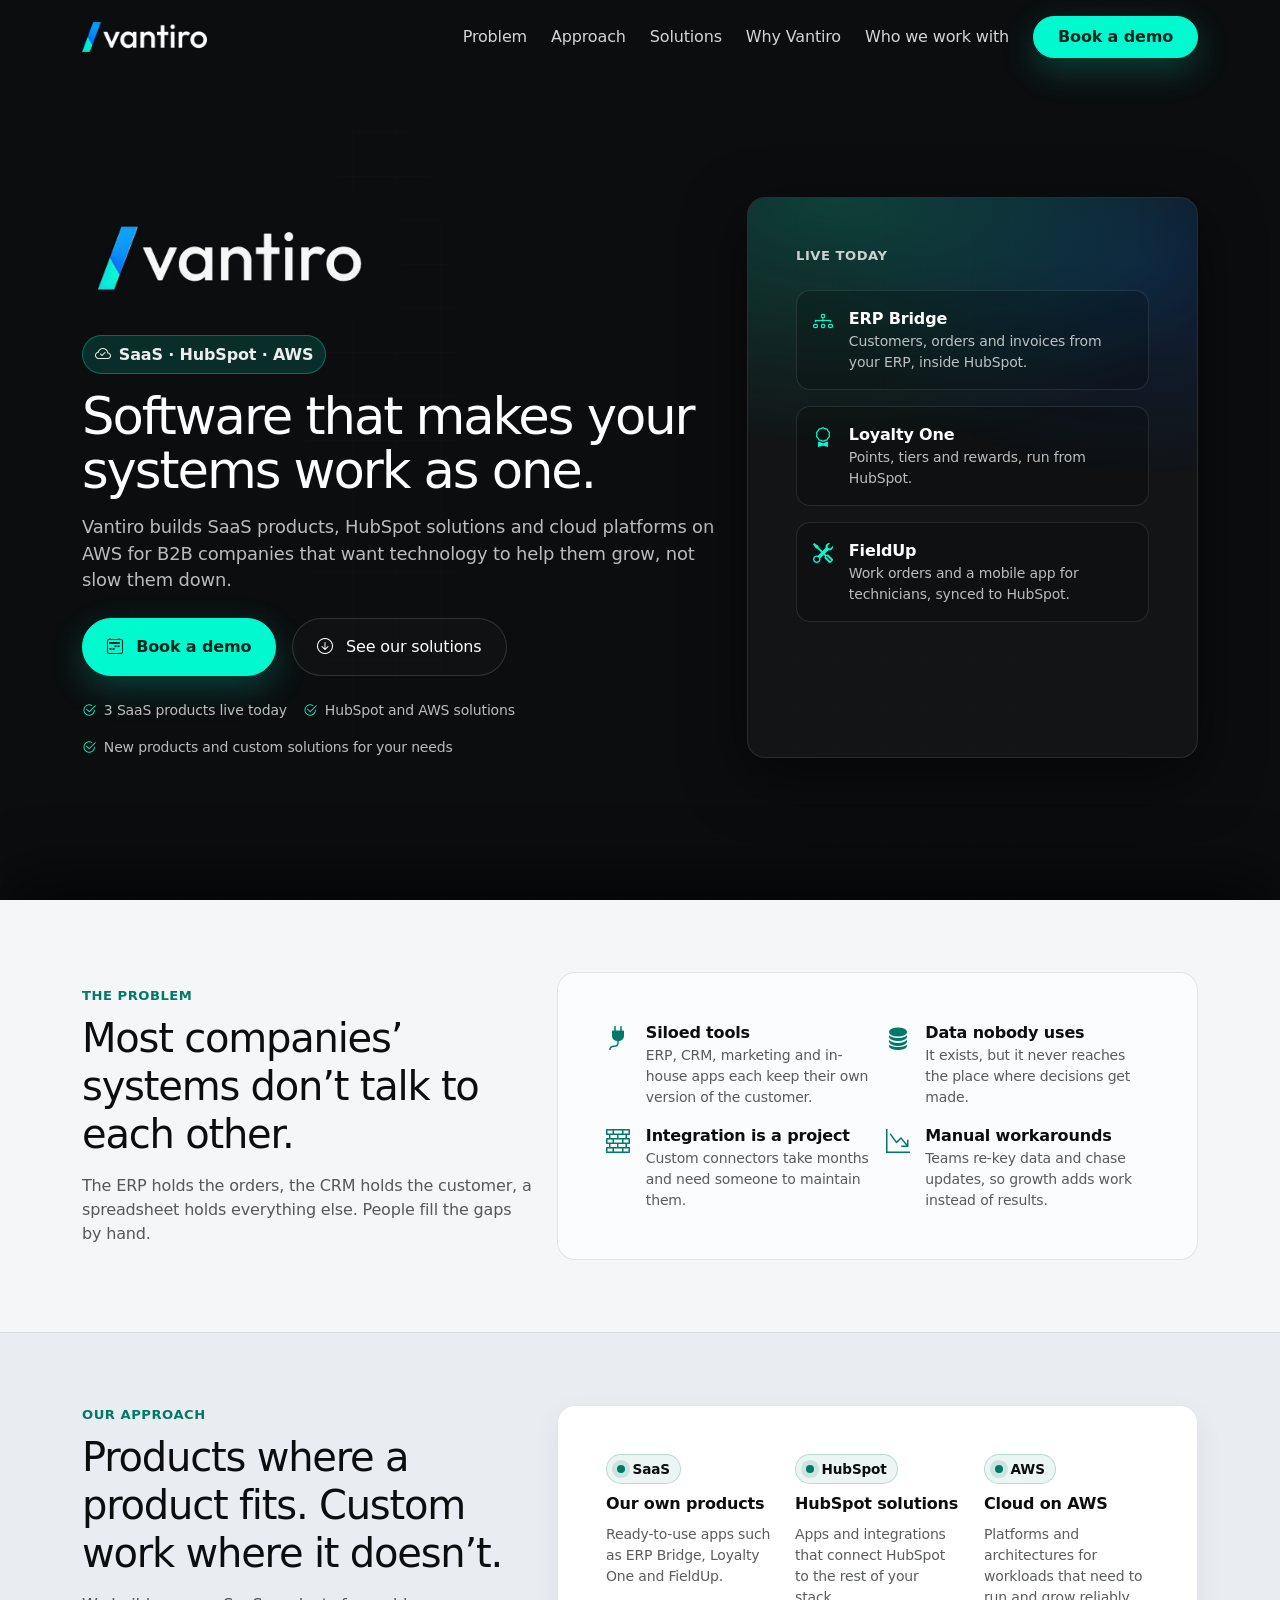
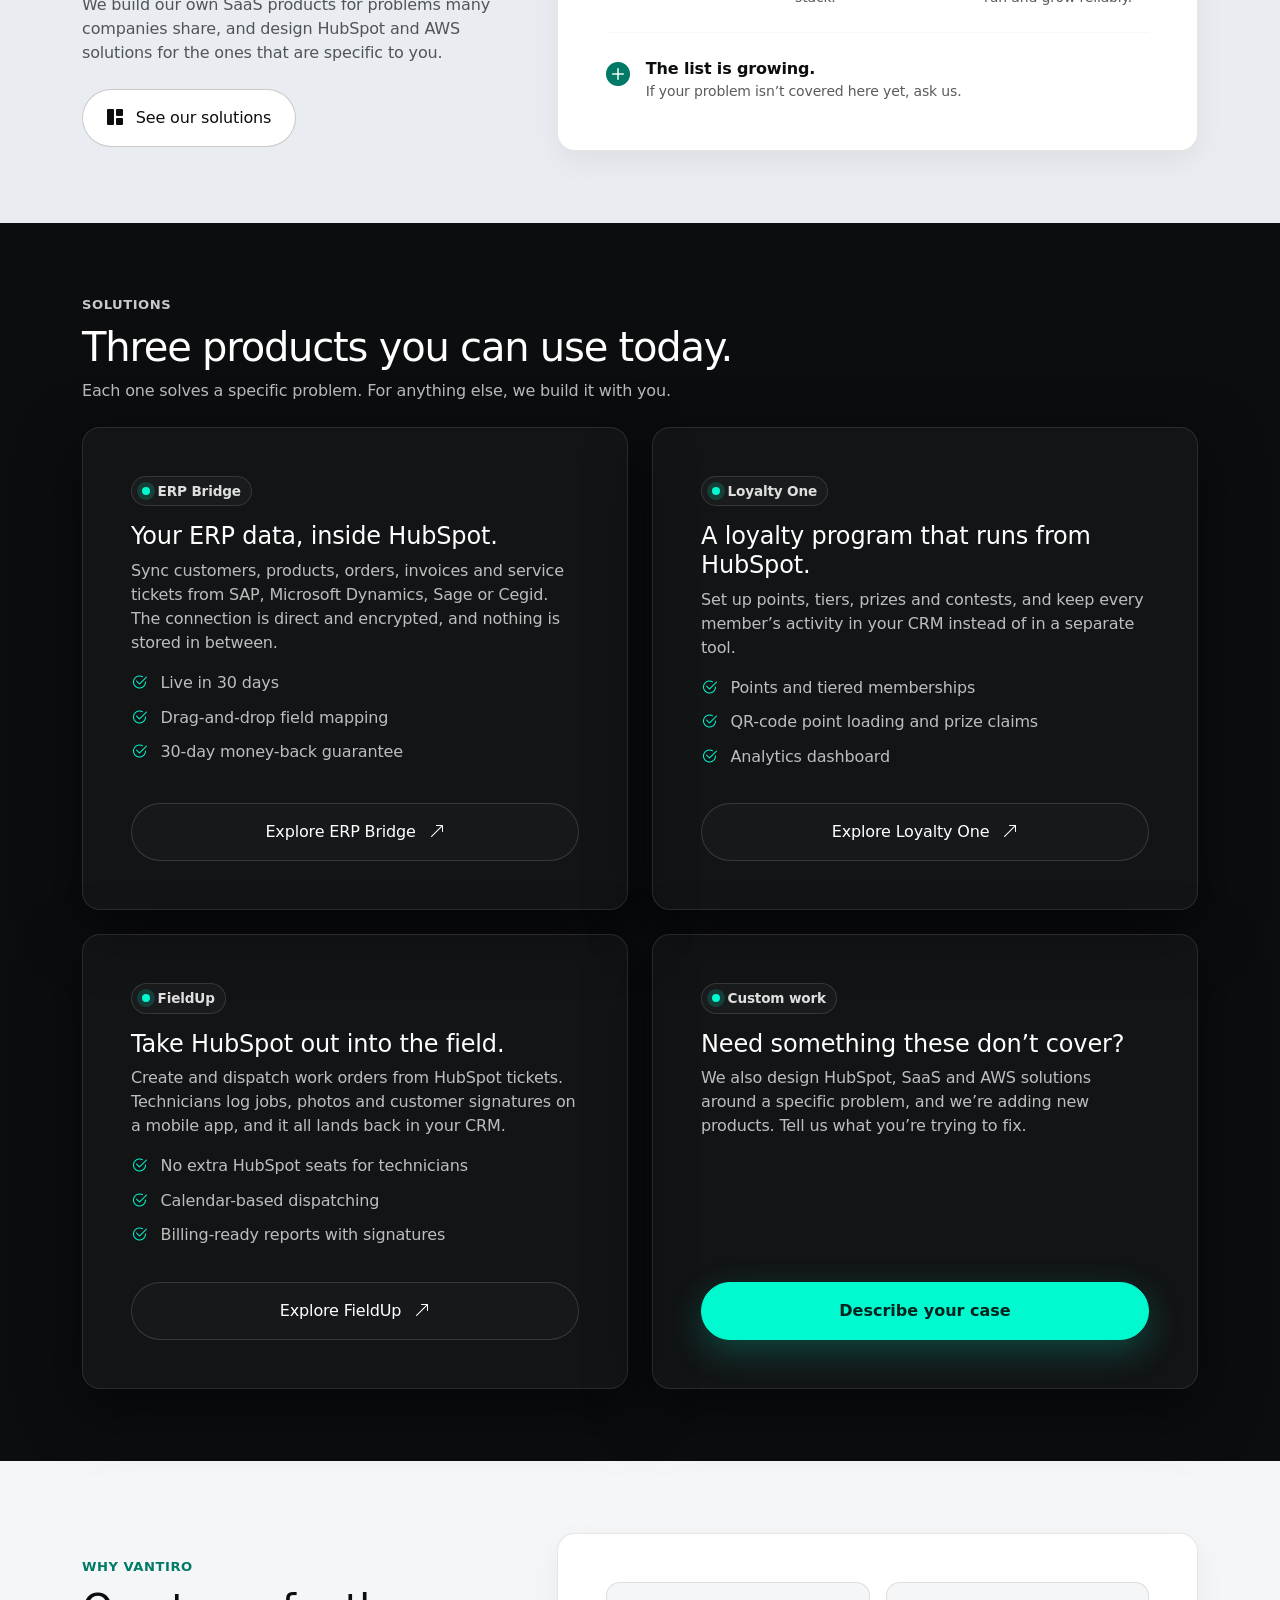
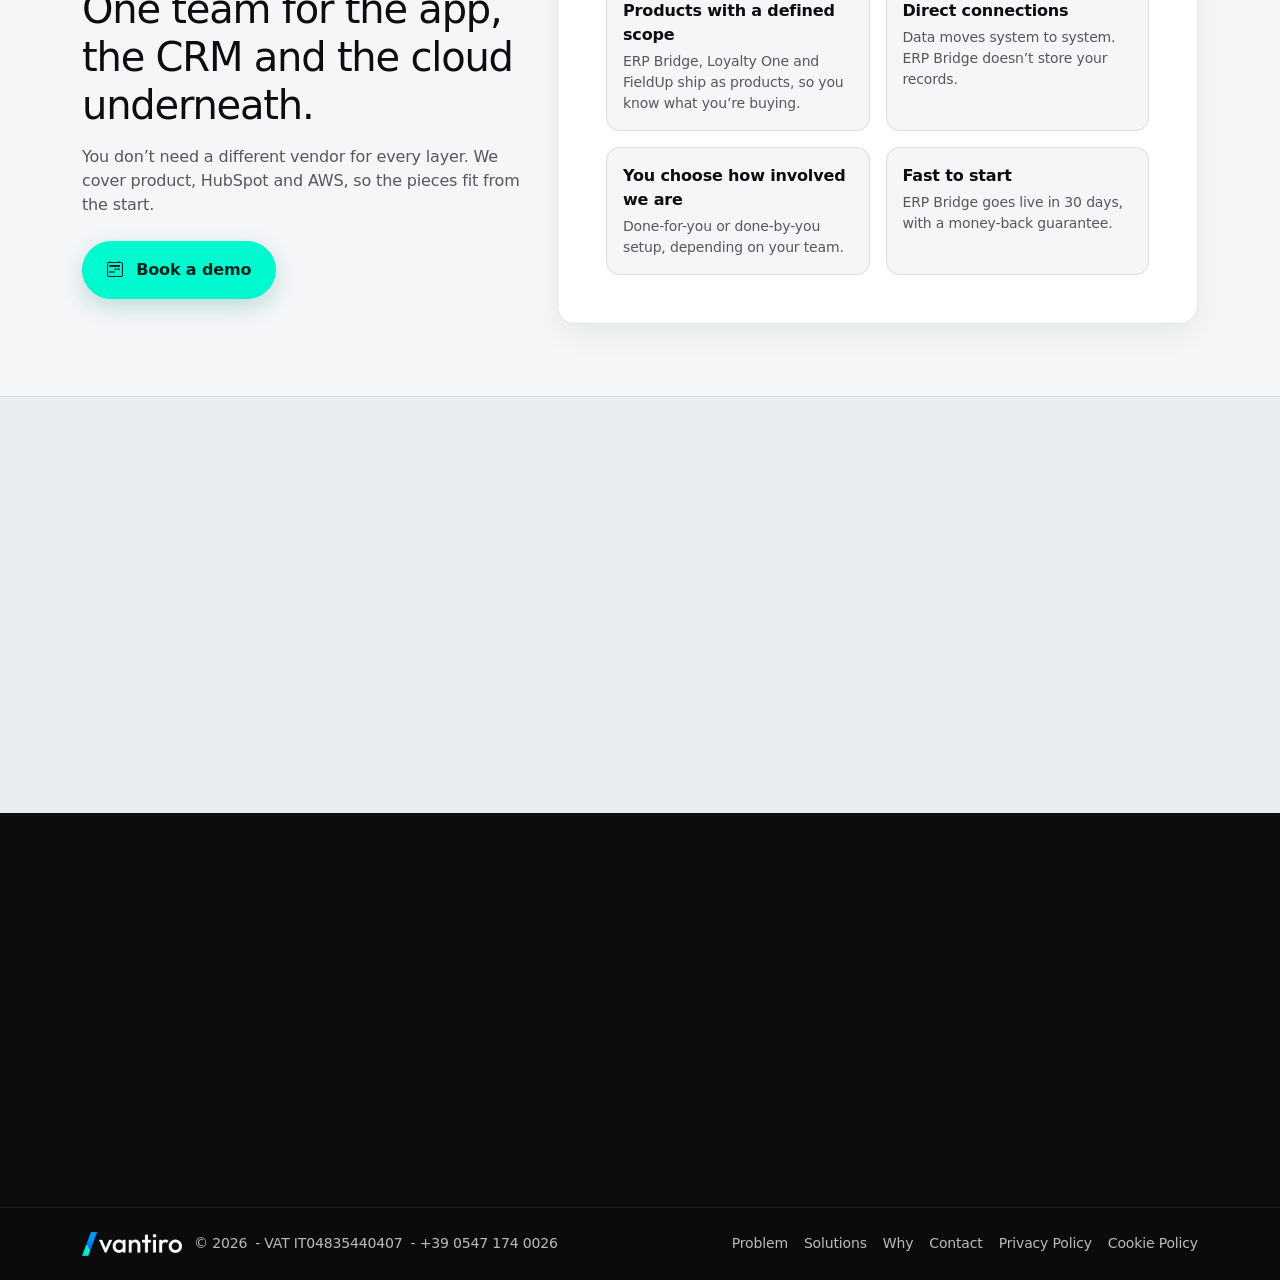
==== commit e572c9f7: "Hero fisso a tutta viewport con sezioni sovrapposte e reveal laterali - Hero a 100svh, sticky su des" ====
--- a/index.html
+++ b/index.html
@@ -26,6 +26,7 @@
 
   <link href="assets/style/common.css" rel="stylesheet" />
   <link href="assets/style/index.css" rel="stylesheet" />
+  <script>document.documentElement.classList.add("js");</script>
   <!-- Google Tag Manager -->
   <script>(function(w,d,s,l,i){w[l]=w[l]||[];w[l].push({'gtm.start':
   new Date().getTime(),event:'gtm.js'});var f=d.getElementsByTagName(s)[0],
@@ -160,6 +161,8 @@
     </div>
   </header>
 
+  <div class="page-flow">
+  <main>
   <!-- Problem -->
   <section id="problem" class="py-5 band-light">
     <div class="container py-2 py-md-4">
@@ -499,6 +502,8 @@
     </div>
   </section>
 
+  </main>
+
   <!-- Footer -->
   <footer class="py-4">
     <div class="container">
@@ -521,6 +526,7 @@
       </div>
     </div>
   </footer>
+  </div>
 
   <script src="https://cdn.jsdelivr.net/npm/bootstrap@5.3.3/dist/js/bootstrap.bundle.min.js"></script>
   <script src="assets/js/contact-modal.js" defer></script>
@@ -534,23 +540,60 @@
     onScroll();
     window.addEventListener('scroll', onScroll, { passive: true });
 
-    // The hero shows the full animated lockup, so the navbar keeps its logo
-    // hidden until that lockup has scrolled up behind the bar.
-    const heroLogo = document.querySelector('.logo-anim');
-    if (heroLogo && 'IntersectionObserver' in window) {
-      let observer;
-      const watch = () => {
-        if (observer) observer.disconnect();
-        observer = new IntersectionObserver(([entry]) => {
-          nav.classList.toggle('brand-visible', !entry.isIntersecting);
-        }, { rootMargin: `-${nav.offsetHeight}px 0px 0px 0px` });
-        observer.observe(heroLogo);
-      };
-      watch();
-      window.addEventListener('resize', watch);
+    // The hero stays pinned while the page slides over it, so an
+    // IntersectionObserver can't tell when it is being covered. The navbar logo
+    // fades in by scroll distance instead: once half of the hero is gone.
+    const hero = document.getElementById('top');
+    const pinned = window.matchMedia('(min-width: 992px) and (min-height: 640px)');
+    const reduceMotion = window.matchMedia('(prefers-reduced-motion: reduce)');
+    const LOGO_AT = 0.5; // share of the hero height that must be covered
+
+    let ticking = false;
+    const onFrame = () => {
+      ticking = false;
+      const y = window.scrollY;
+      nav.classList.toggle('brand-visible', y > hero.offsetHeight * LOGO_AT);
+      // Dim the pinned hero as the next section covers it.
+      if (pinned.matches && !reduceMotion.matches) {
+        const p = Math.min(Math.max(y / hero.offsetHeight, 0), 1);
+        hero.style.setProperty('--hero-cover', p.toFixed(3));
+      } else {
+        hero.style.removeProperty('--hero-cover');
+      }
+    };
+    window.addEventListener('scroll', () => {
+      if (!ticking) { ticking = true; requestAnimationFrame(onFrame); }
+    }, { passive: true });
+    onFrame();
+
+    // Scroll reveals: left column slides in from the left, right column from
+    // the right, solution cards alternate. Without JS (or with reduced motion)
+    // everything is simply visible.
+    const mark = (el, dir, i = 0) => {
+      if (!el) return;
+      el.setAttribute('data-reveal', dir);
+      el.style.setProperty('--reveal-delay', (i * 90) + 'ms');
+    };
+    document.querySelectorAll('.page-flow section').forEach(sec => {
+      if (sec.id === 'solutions') {
+        mark(sec.querySelector(':scope > .container > .mb-4'), 'left');
+        sec.querySelectorAll(':scope > .container > .row > div').forEach((c, i) => mark(c, i % 2 ? 'right' : 'left', Math.floor(i / 2)));
+        return;
+      }
+      const cols = sec.querySelectorAll(':scope > .container > .row > [class*="col-"]');
+      if (cols.length >= 2) { mark(cols[0], 'left'); mark(cols[1], 'right', 1); return; }
+      mark(sec.querySelector('.cta-band'), 'left');
+    });
+    const targets = document.querySelectorAll('[data-reveal]');
+    if ('IntersectionObserver' in window && !reduceMotion.matches) {
+      const io = new IntersectionObserver((entries) => {
+        entries.forEach(e => {
+          if (e.isIntersecting) { e.target.classList.add('in-view'); io.unobserve(e.target); }
+        });
+      }, { threshold: 0.12, rootMargin: '0px 0px -6% 0px' });
+      targets.forEach(t => io.observe(t));
     } else {
-      // No IntersectionObserver: no reveal, just show the logo.
-      nav.classList.add('brand-visible');
+      targets.forEach(t => t.classList.add('in-view'));
     }
 
     // Footer year
--- a/assets/style/index.css
+++ b/assets/style/index.css
@@ -18,10 +18,6 @@
 }
 
 /* Hero */
-.hero{
-  padding-top: 6.25rem;
-  padding-bottom: 4.5rem;
-}
 .hero-card{
   position: relative;
   overflow: hidden;
@@ -85,3 +81,65 @@
   width:8px;height:8px;border-radius:99px;background: var(--v-accent);
   box-shadow: 0 0 0 5px rgba(0,249,206,.16);
 }
+
+/* ---------------------------------------------------------------------------
+   Pinned hero + overlapping page
+   The hero fills the viewport and stays fixed in place; everything after it
+   (.page-flow) scrolls up over it. Only on screens tall/wide enough that the
+   whole hero fits, otherwise it scrolls normally.
+--------------------------------------------------------------------------- */
+html, body{ height: auto; }
+body{ min-height: 100%; }
+
+.hero{
+  min-height: 100vh;
+  min-height: 100svh;
+  display: flex;
+  align-items: center;
+  padding-top: 6.5rem;
+  padding-bottom: 3rem;
+}
+.hero > .container{ width: 100%; }
+
+.page-flow{
+  position: relative;
+  z-index: 1;
+  background: var(--v-black-2);
+  overflow-x: clip;               /* slide-in offsets must not create a scrollbar */
+}
+@media (min-width: 992px) and (min-height: 640px){
+  .hero{
+    position: sticky;
+    top: 0;
+    z-index: 0;
+  }
+  .hero > .container{
+    /* recede slightly as the page covers it (--hero-cover is set from JS) */
+    opacity: calc(1 - var(--hero-cover, 0) * .7);
+    transform: scale(calc(1 - var(--hero-cover, 0) * .04));
+    transform-origin: 50% 30%;
+    will-change: opacity, transform;
+  }
+  .page-flow{
+    border-radius: 28px 28px 0 0;
+    box-shadow: 0 -24px 60px rgba(0,0,0,.55);
+  }
+}
+
+/* Scroll reveals */
+.js [data-reveal]{
+  opacity: 0;
+  transform: translateX(-56px);
+  transition: opacity .7s cubic-bezier(.2,.7,.2,1) var(--reveal-delay, 0ms),
+              transform .7s cubic-bezier(.2,.7,.2,1) var(--reveal-delay, 0ms);
+}
+.js [data-reveal="right"]{ transform: translateX(56px); }
+.js [data-reveal].in-view{ opacity: 1; transform: none; }
+
+@media (max-width: 991.98px){
+  .js [data-reveal]{ transform: translateX(-28px); }
+  .js [data-reveal="right"]{ transform: translateX(28px); }
+}
+@media (prefers-reduced-motion: reduce){
+  .js [data-reveal]{ opacity: 1; transform: none; transition: none; }
+}
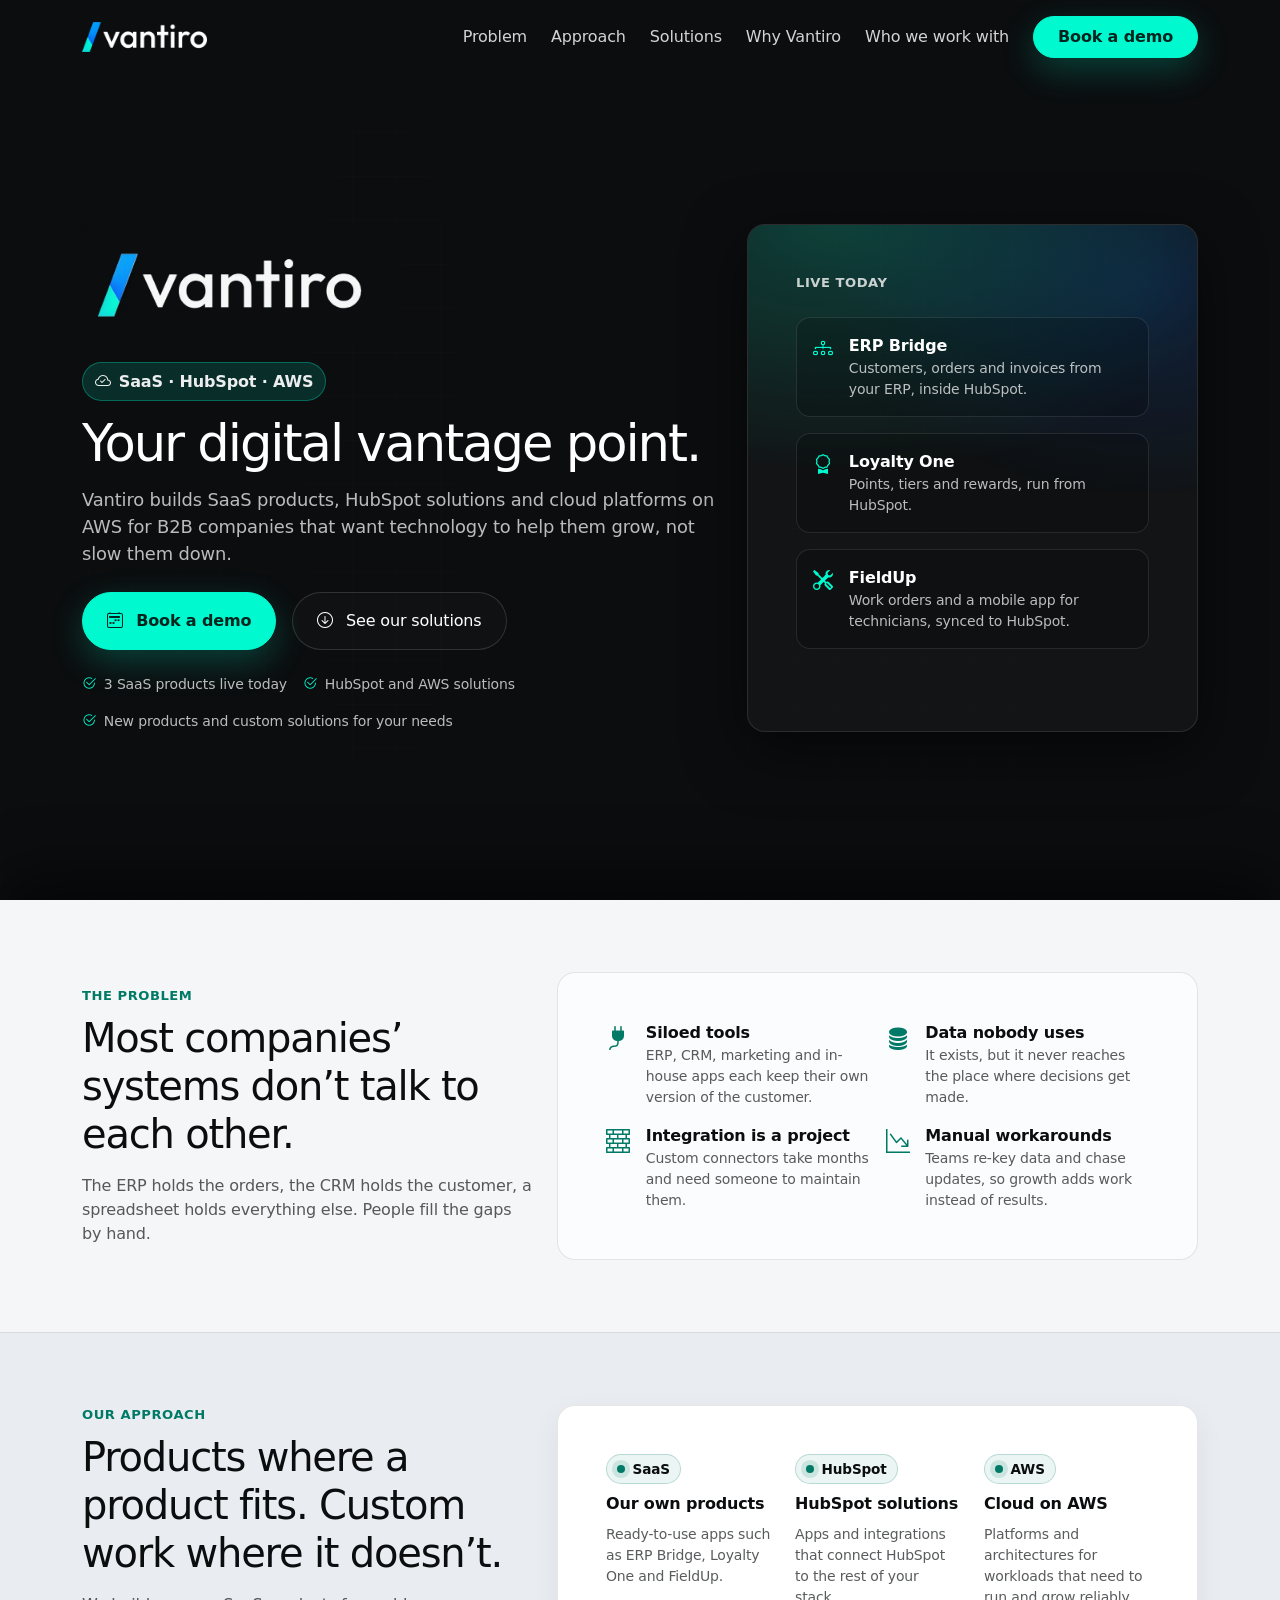
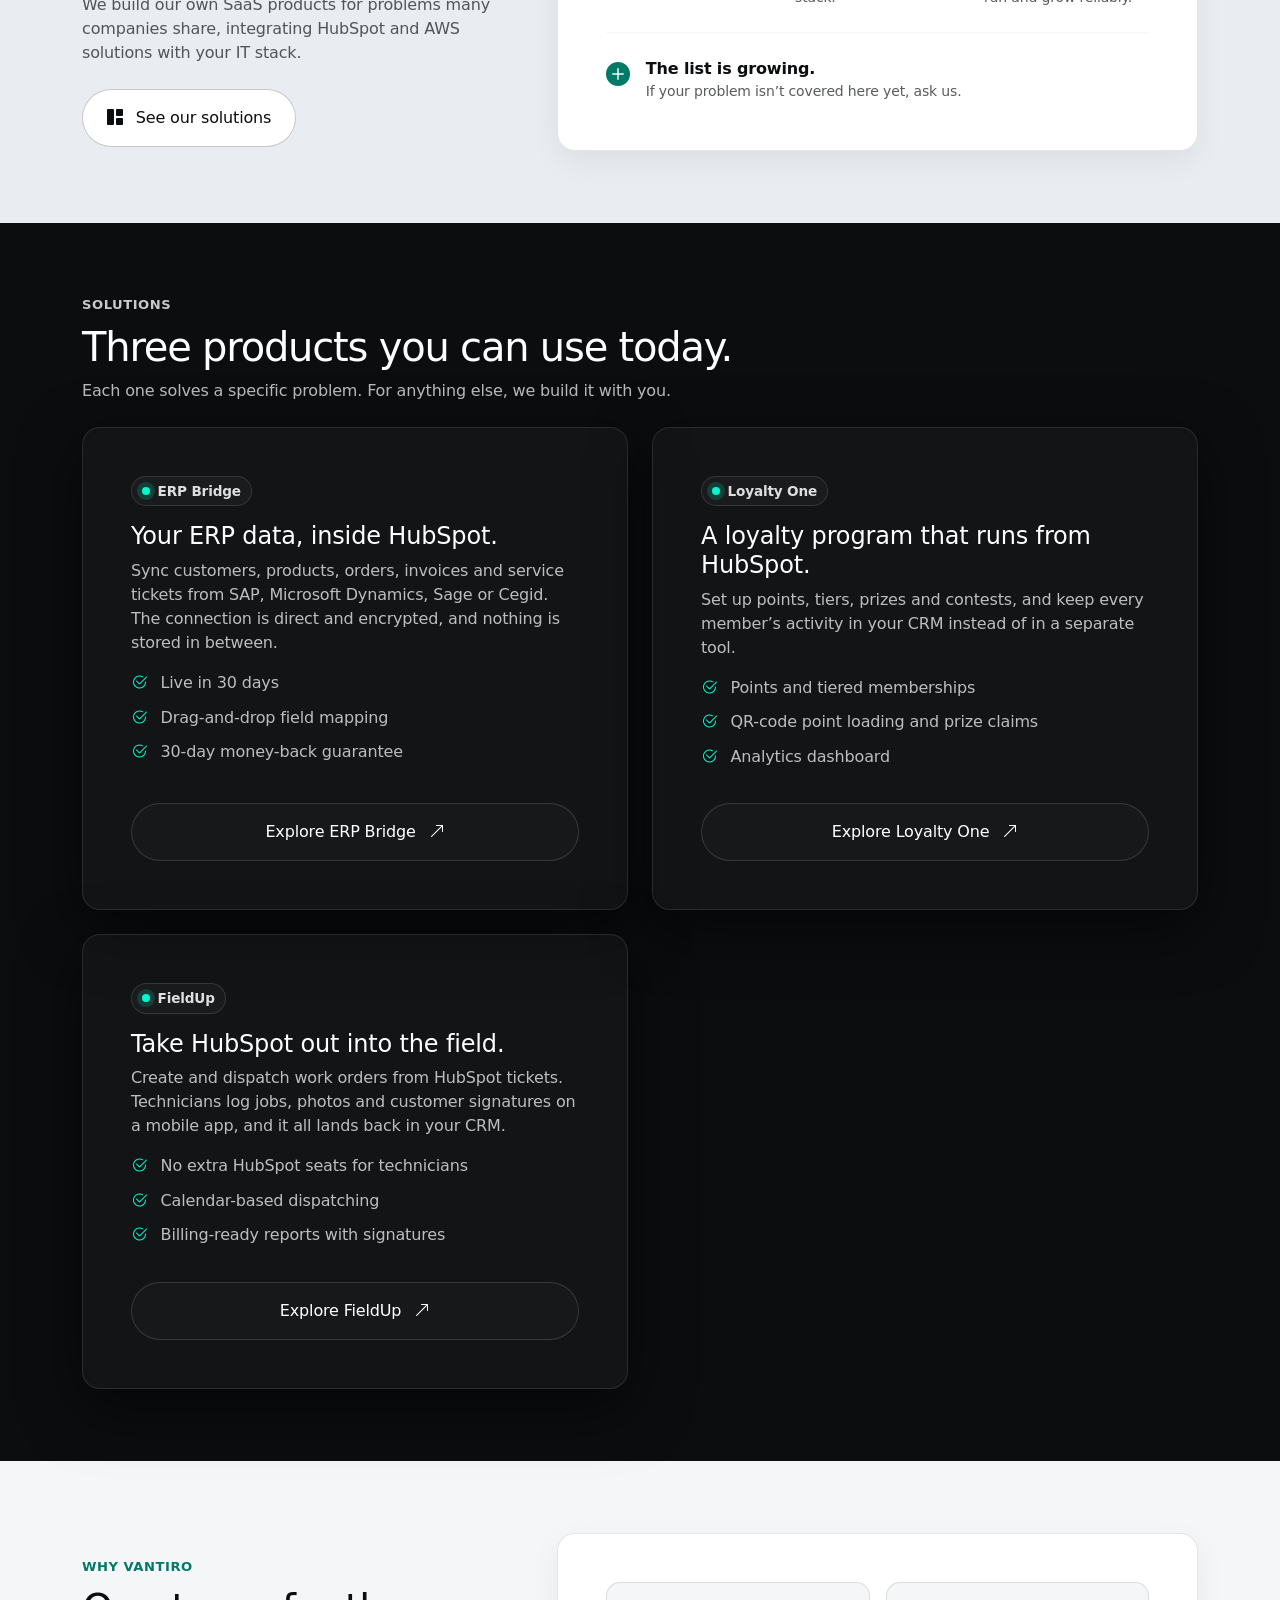
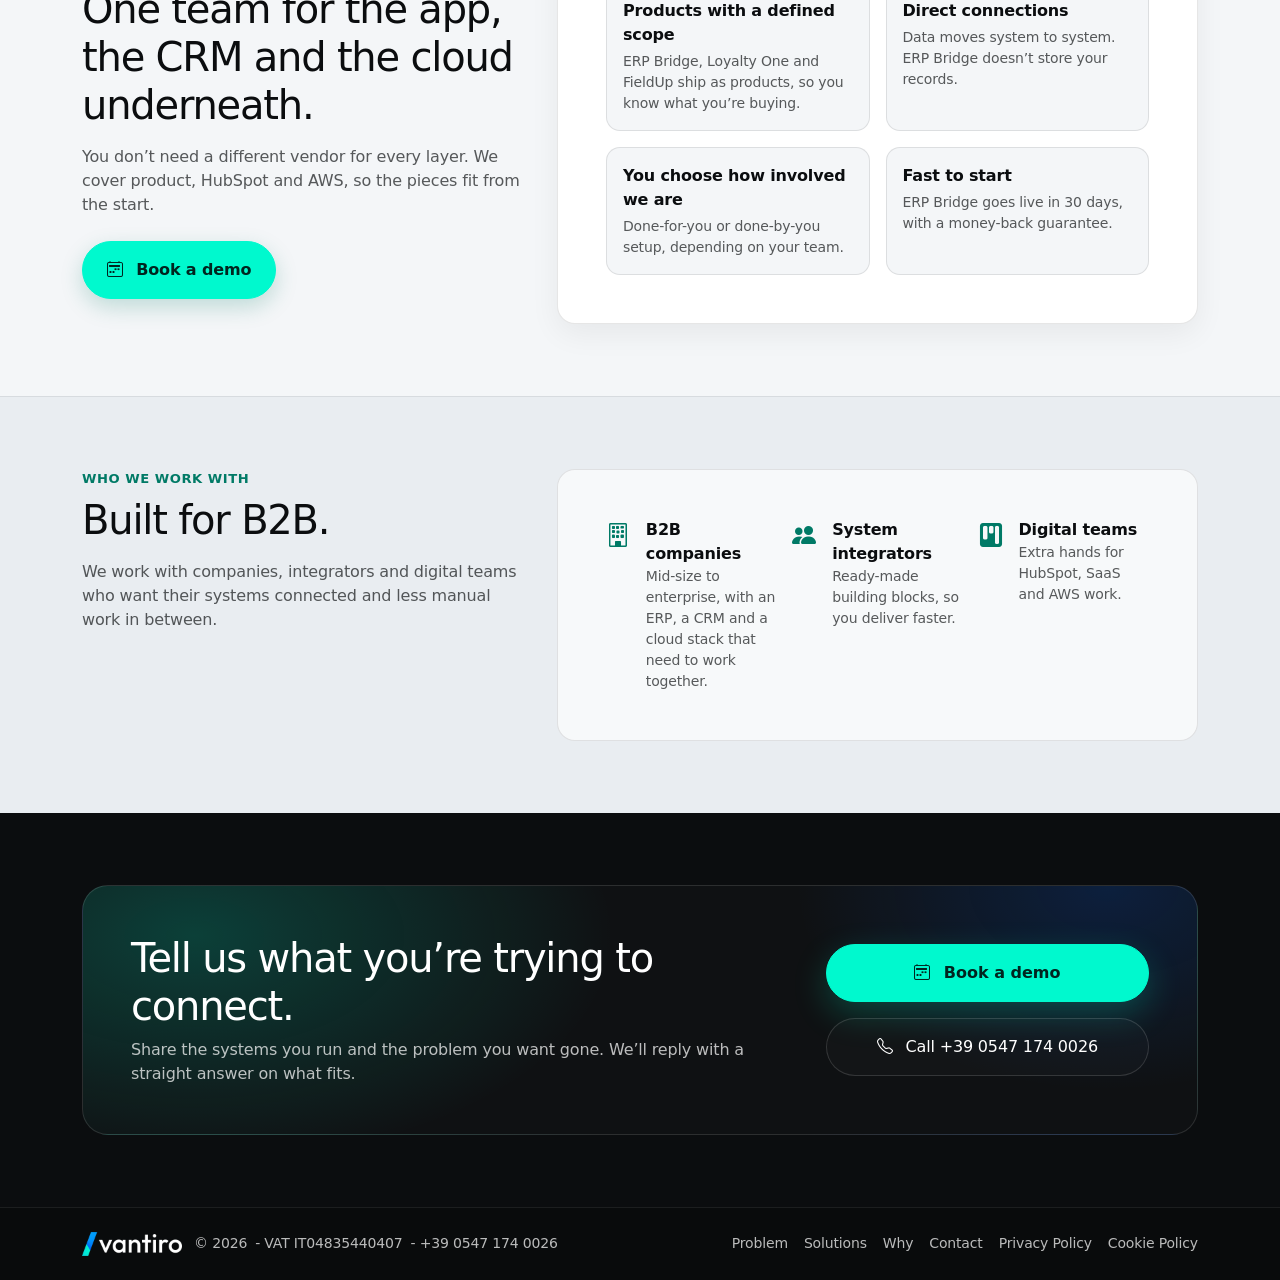
==== commit c2f2e7d9: "ripreso il claim iniziale, tolta sezione consulenza" ====
--- a/index.html
+++ b/index.html
@@ -3,7 +3,7 @@
 <head>
   <meta charset="utf-8" />
   <meta name="viewport" content="width=device-width, initial-scale=1" />
-  <title>Vantiro — SaaS, HubSpot and AWS solutions for B2B companies</title>
+  <title>Vantiro — Your digital vantage point - SaaS, HubSpot and AWS solutions for B2B companies</title>
   <meta name="description" content="Vantiro builds SaaS products, HubSpot solutions and cloud platforms on AWS for B2B companies. Live today: ERP Bridge, Loyalty One and FieldUp." />
 
   <!-- Bootstrap 5 -->
@@ -87,7 +87,8 @@
           </div>
 
           <h1 class="display-hero mb-3">
-            Software that makes your systems work as one.
+            Your digital vantage point.
+            <!-- Software that makes your systems work as one. -->
           </h1>
 
           <p class="lead-hero mb-4">
@@ -234,7 +235,7 @@
           <div class="section-kicker mb-2">Our approach</div>
           <h2 class="h1 mb-3 heading-tight">Products where a product fits. Custom work where it doesn’t.</h2>
           <p class="text-muted-v">
-            We build our own SaaS products for problems many companies share, and design HubSpot and AWS solutions for the ones that are specific to you.
+            We build our own SaaS products for problems many companies share, integrating HubSpot and AWS solutions with your IT stack.
           </p>
           <div class="mt-4">
             <a class="btn btn-v-ghost px-4 py-3" href="#solutions">
@@ -353,7 +354,7 @@
             </a>
           </div>
         </div>
-
+<!--
         <div class="col-md-6">
           <div class="v-surface solution-card p-4 p-md-5 h-100 d-flex flex-column">
             <div class="solution-badge mb-3 align-self-start"><span class="dot"></span> Custom work</div>
@@ -366,6 +367,7 @@
             </button>
           </div>
         </div>
+        //-->
       </div>
     </div>
   </section>
